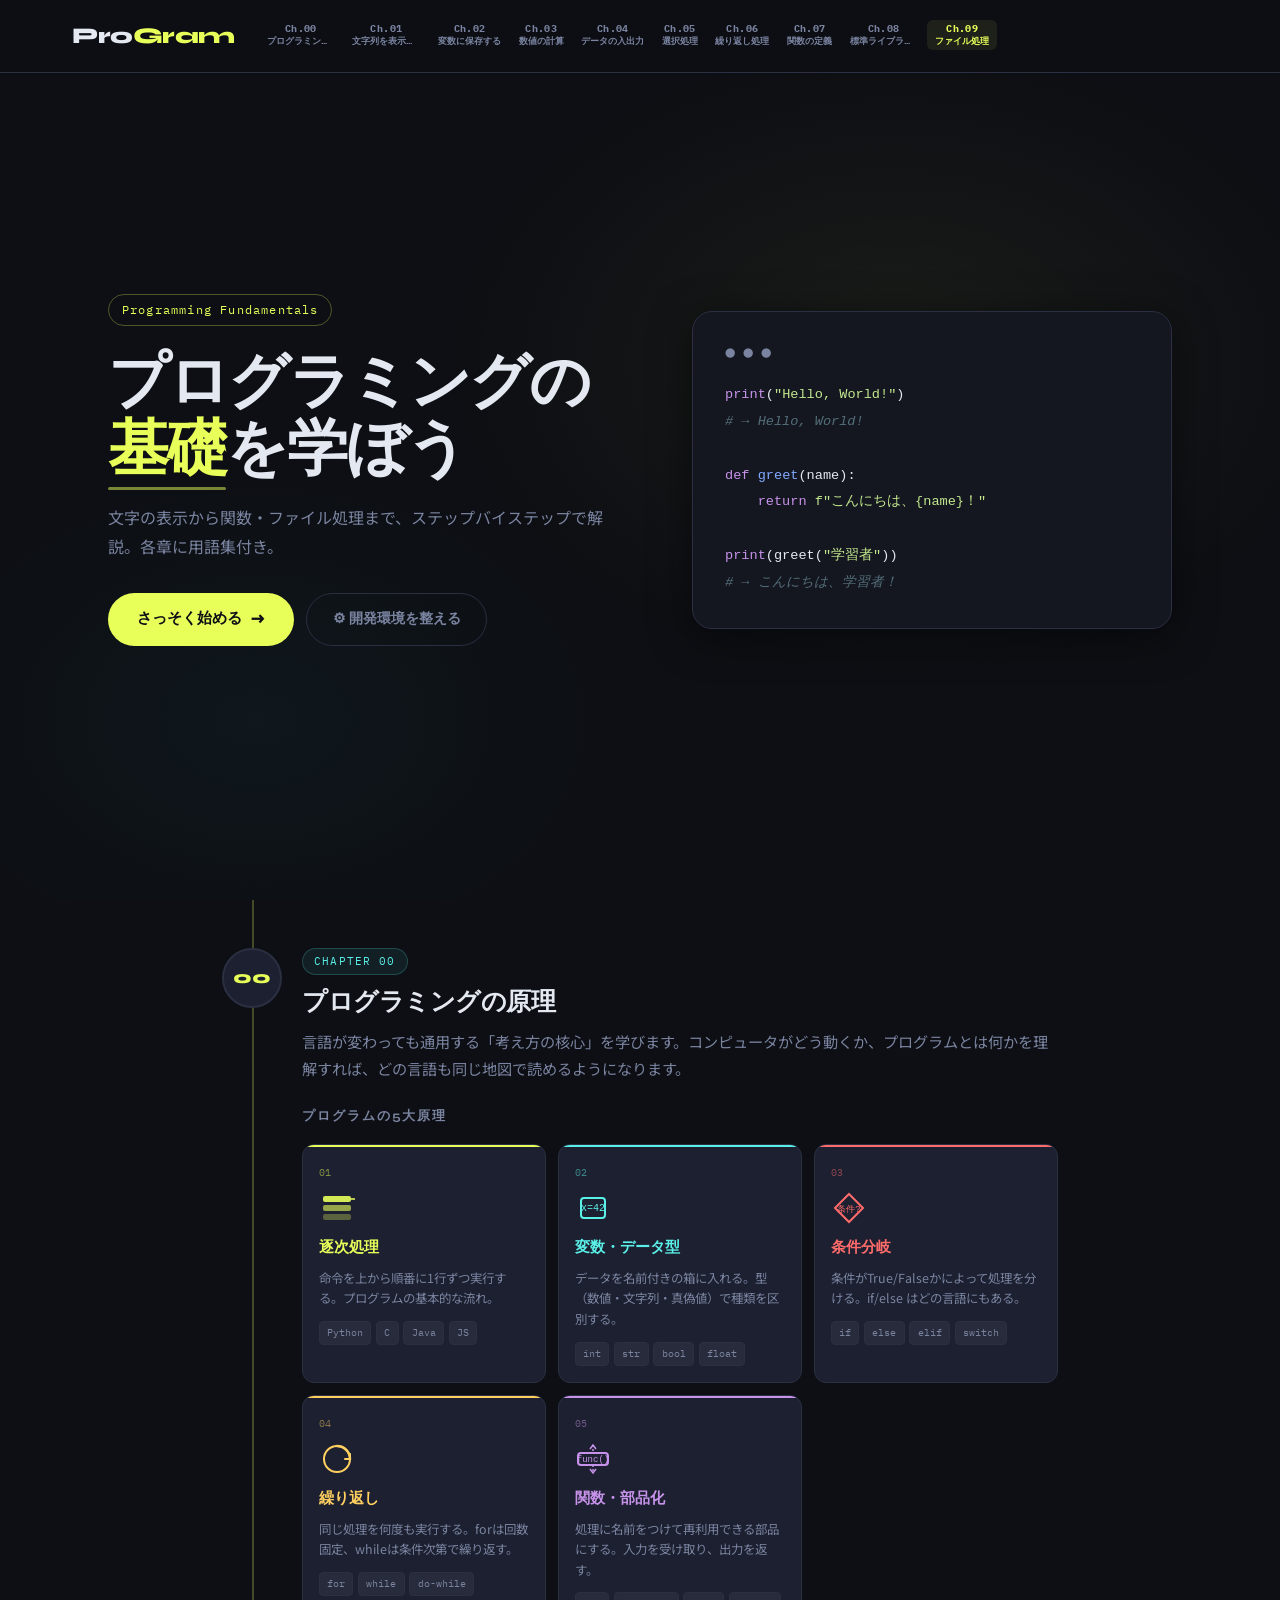
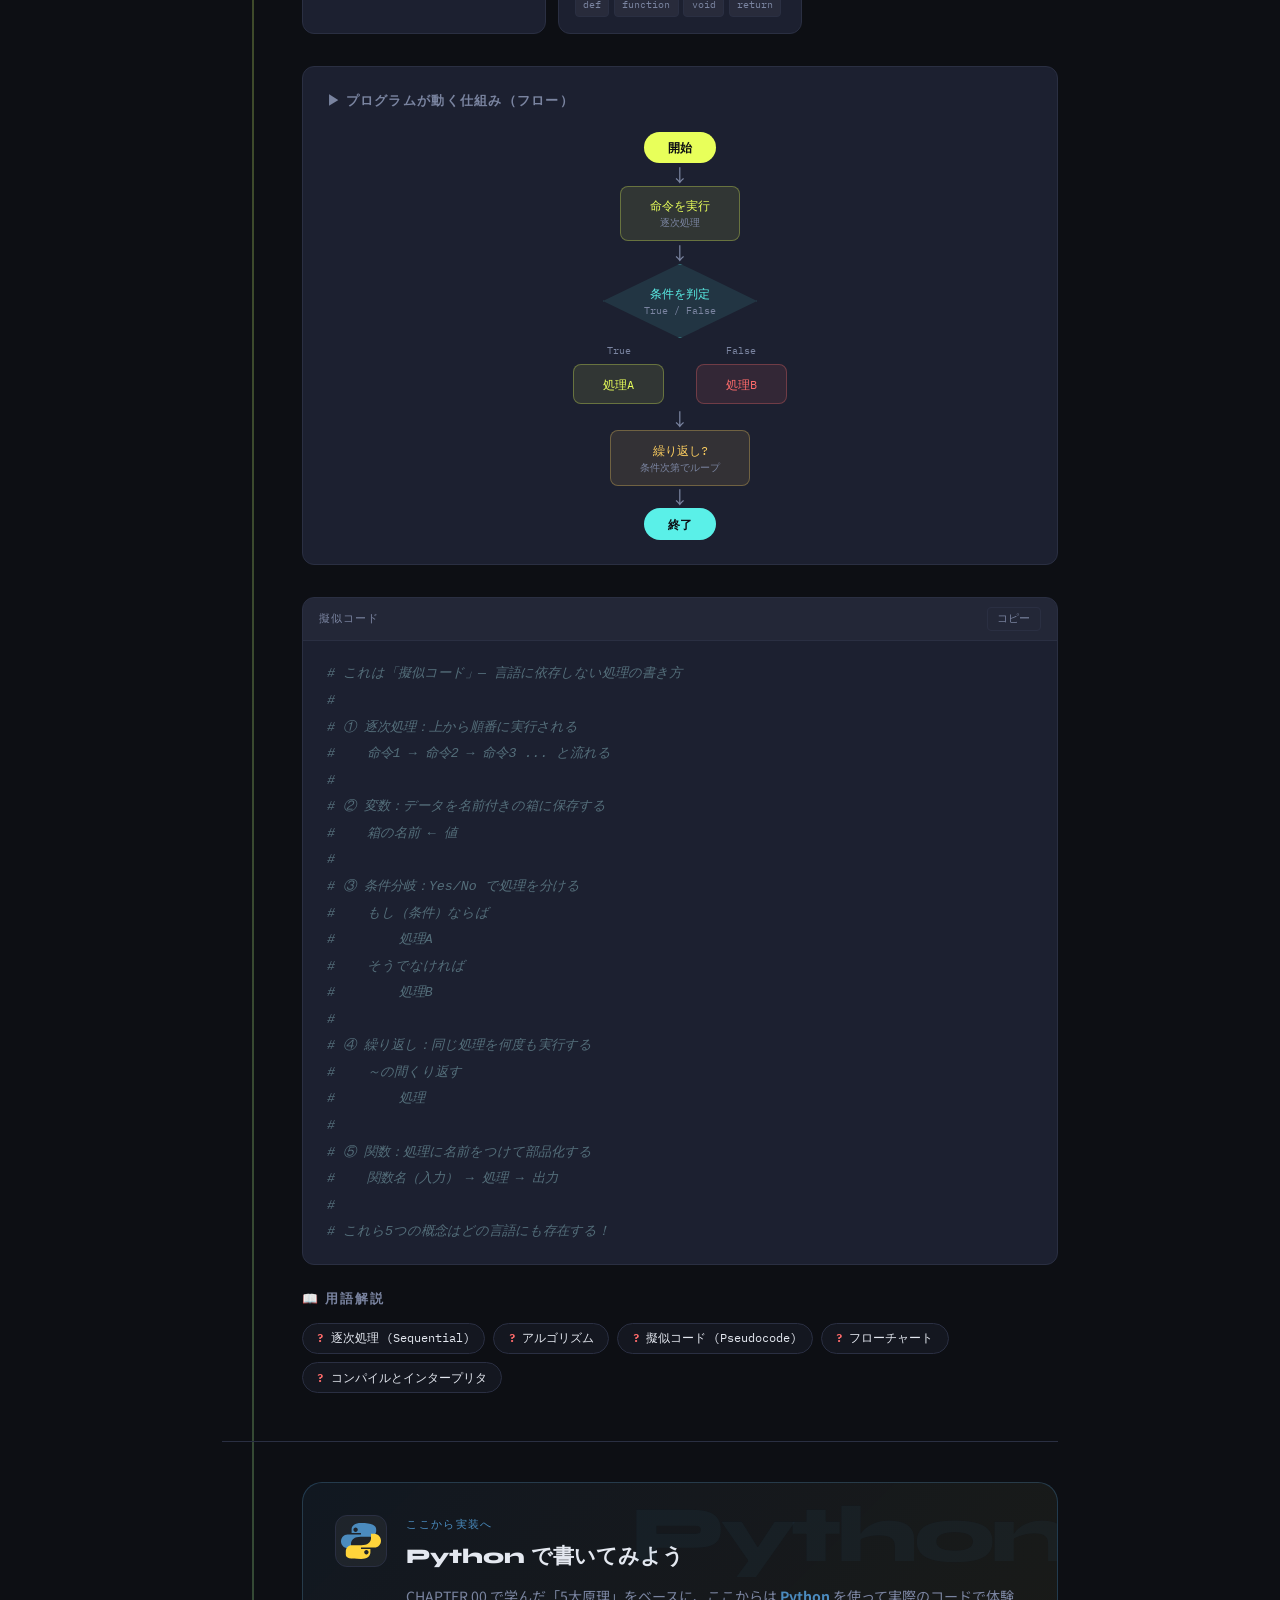
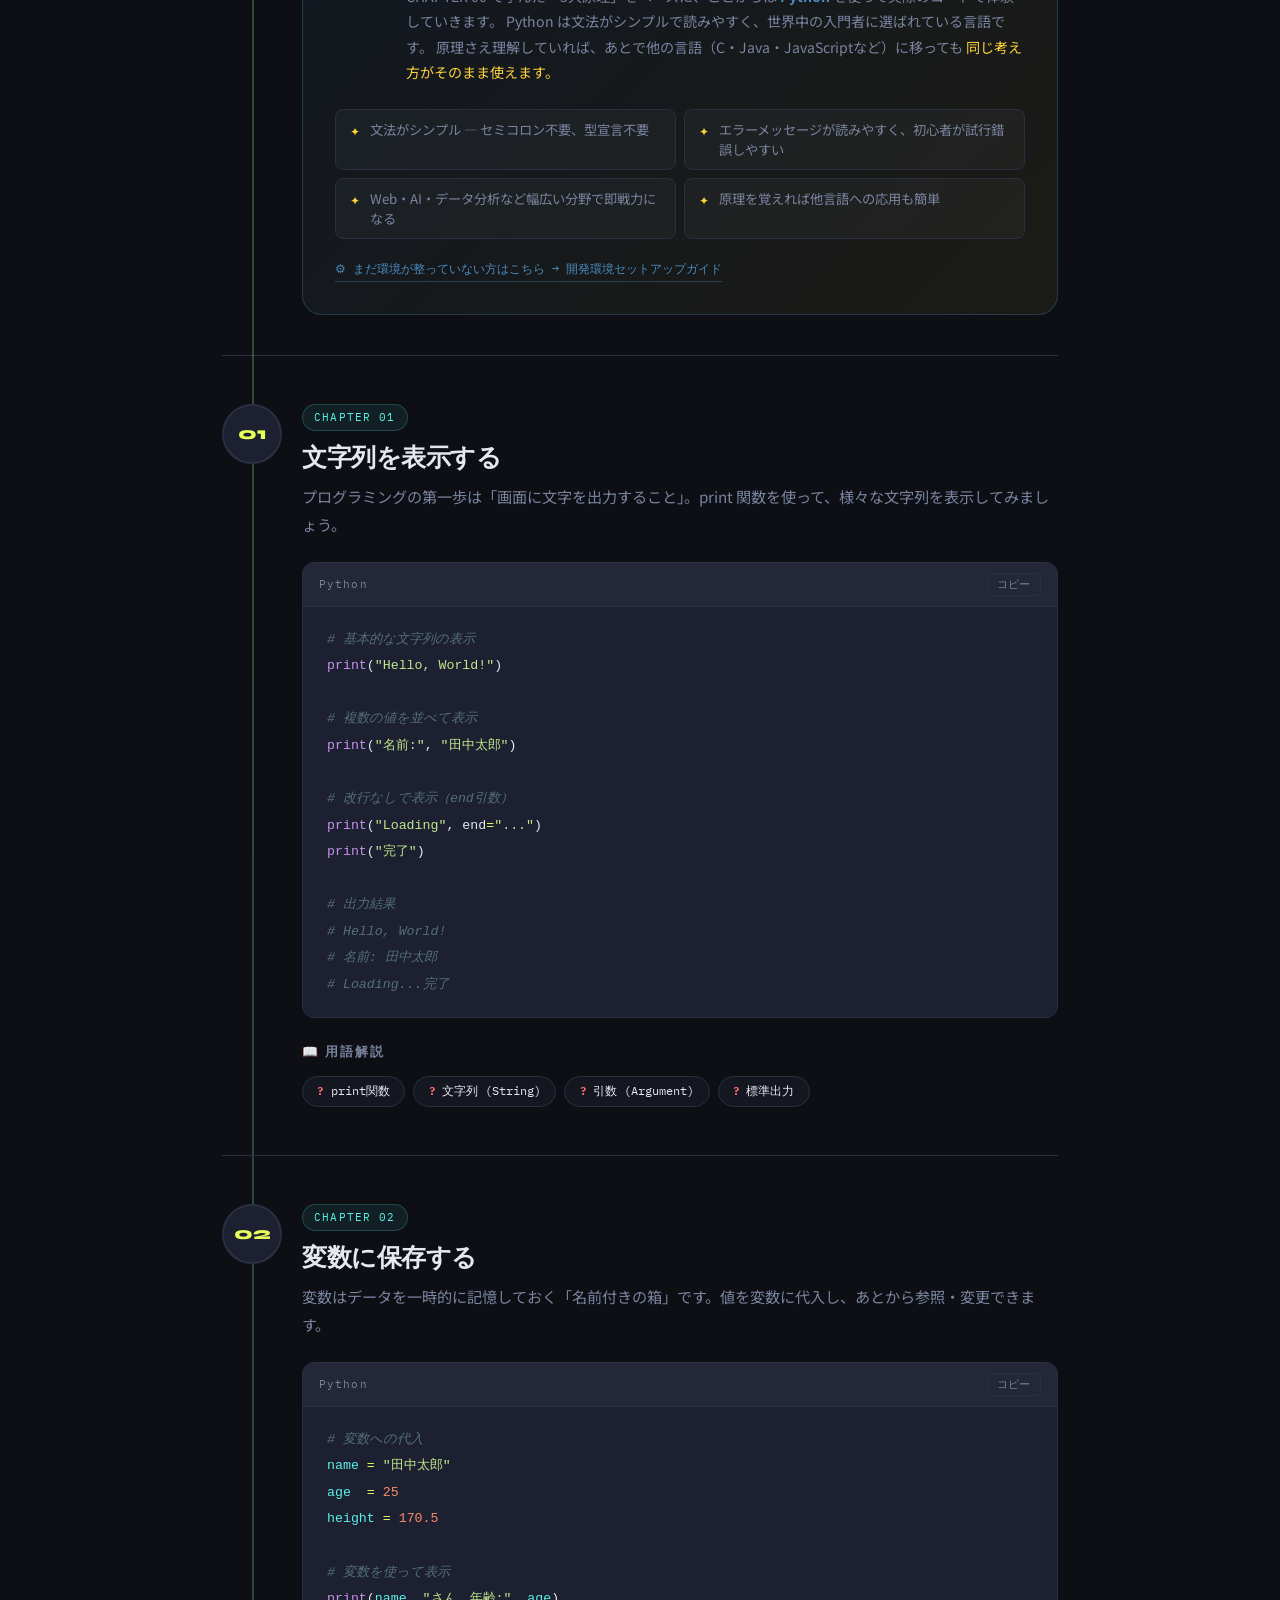
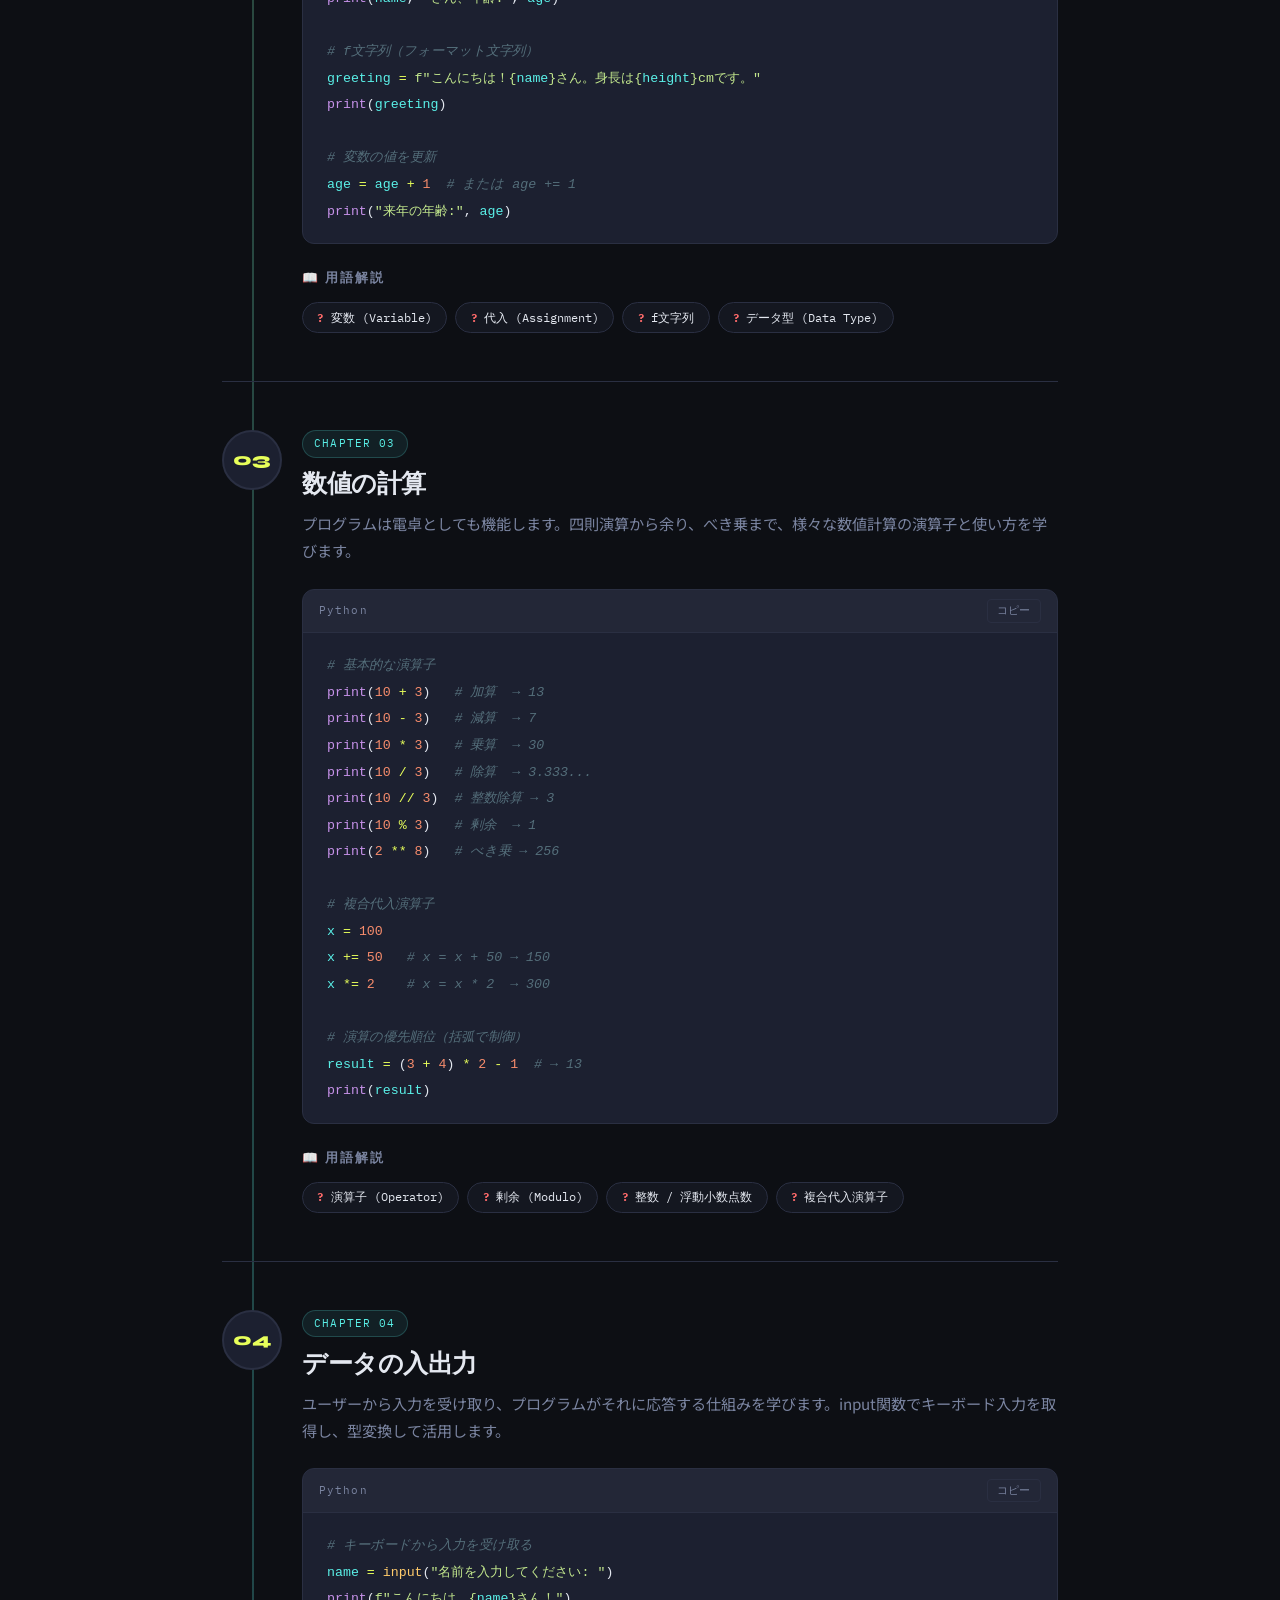
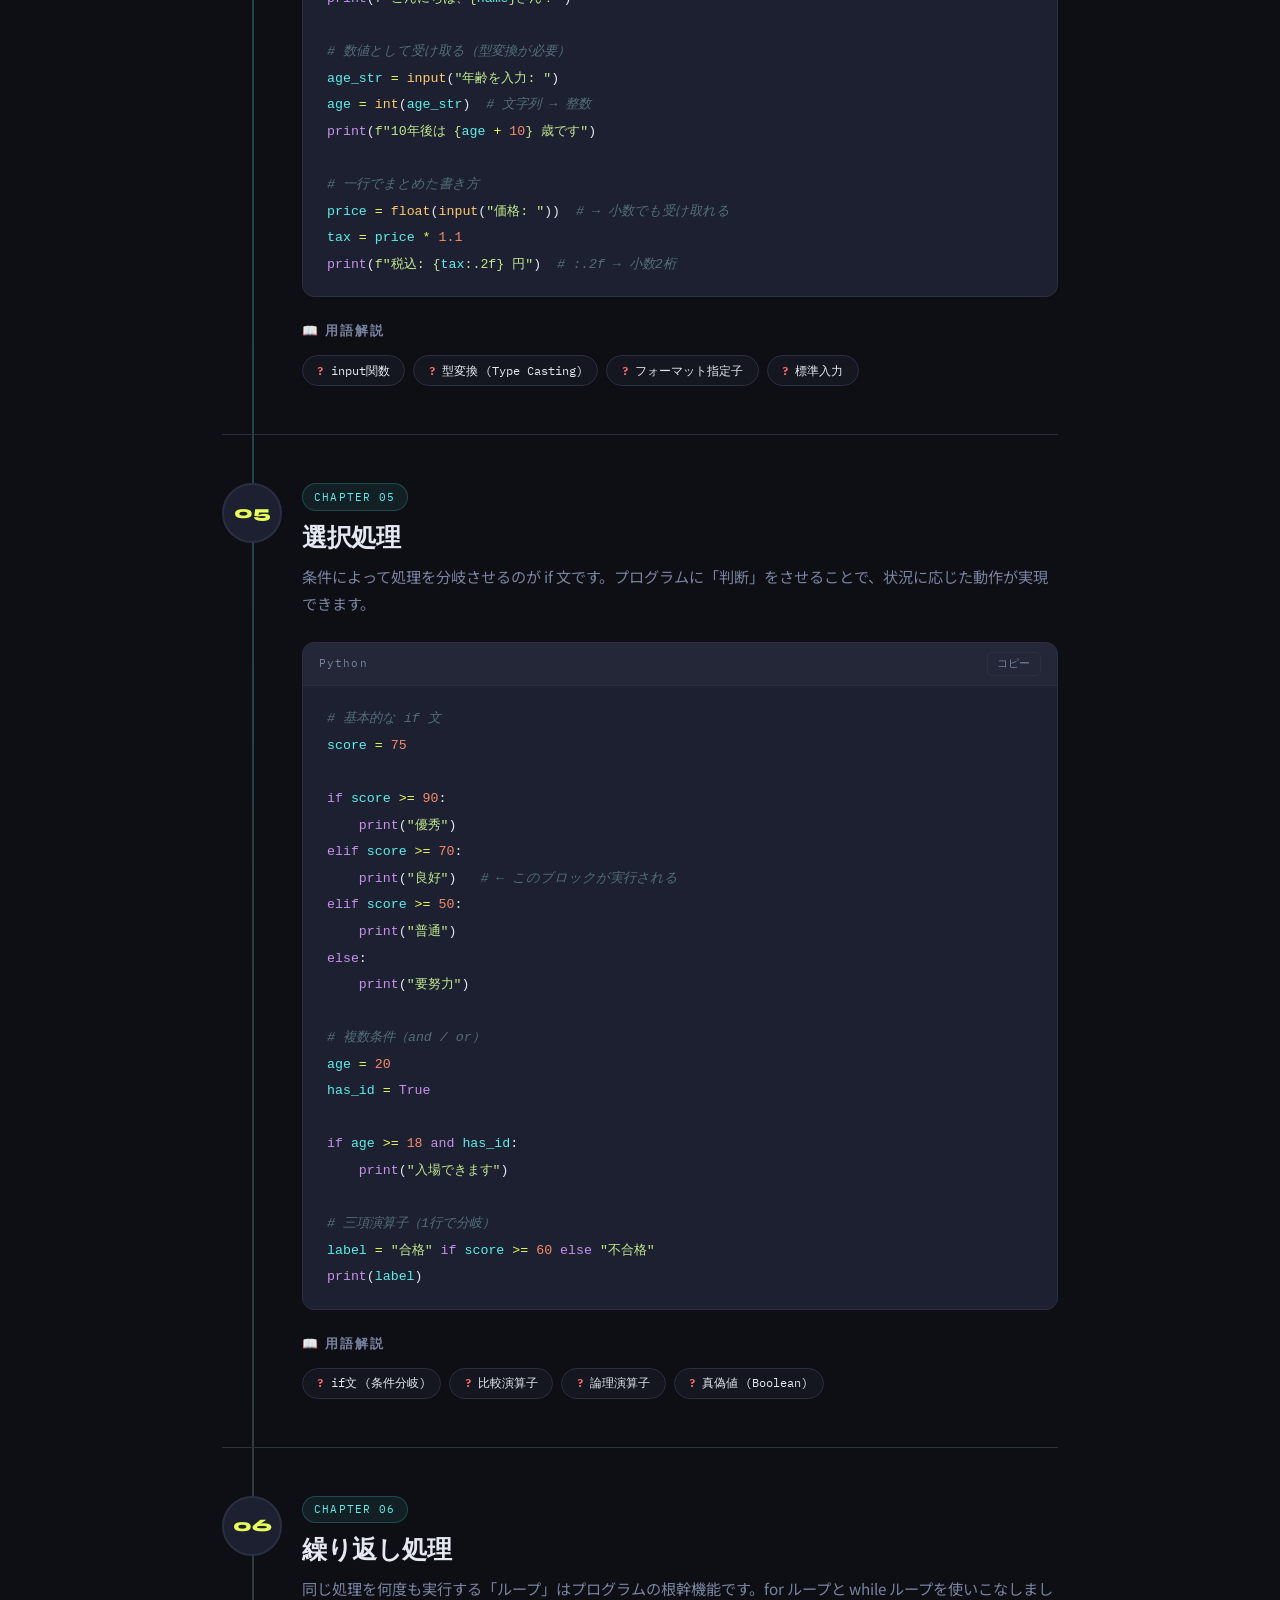
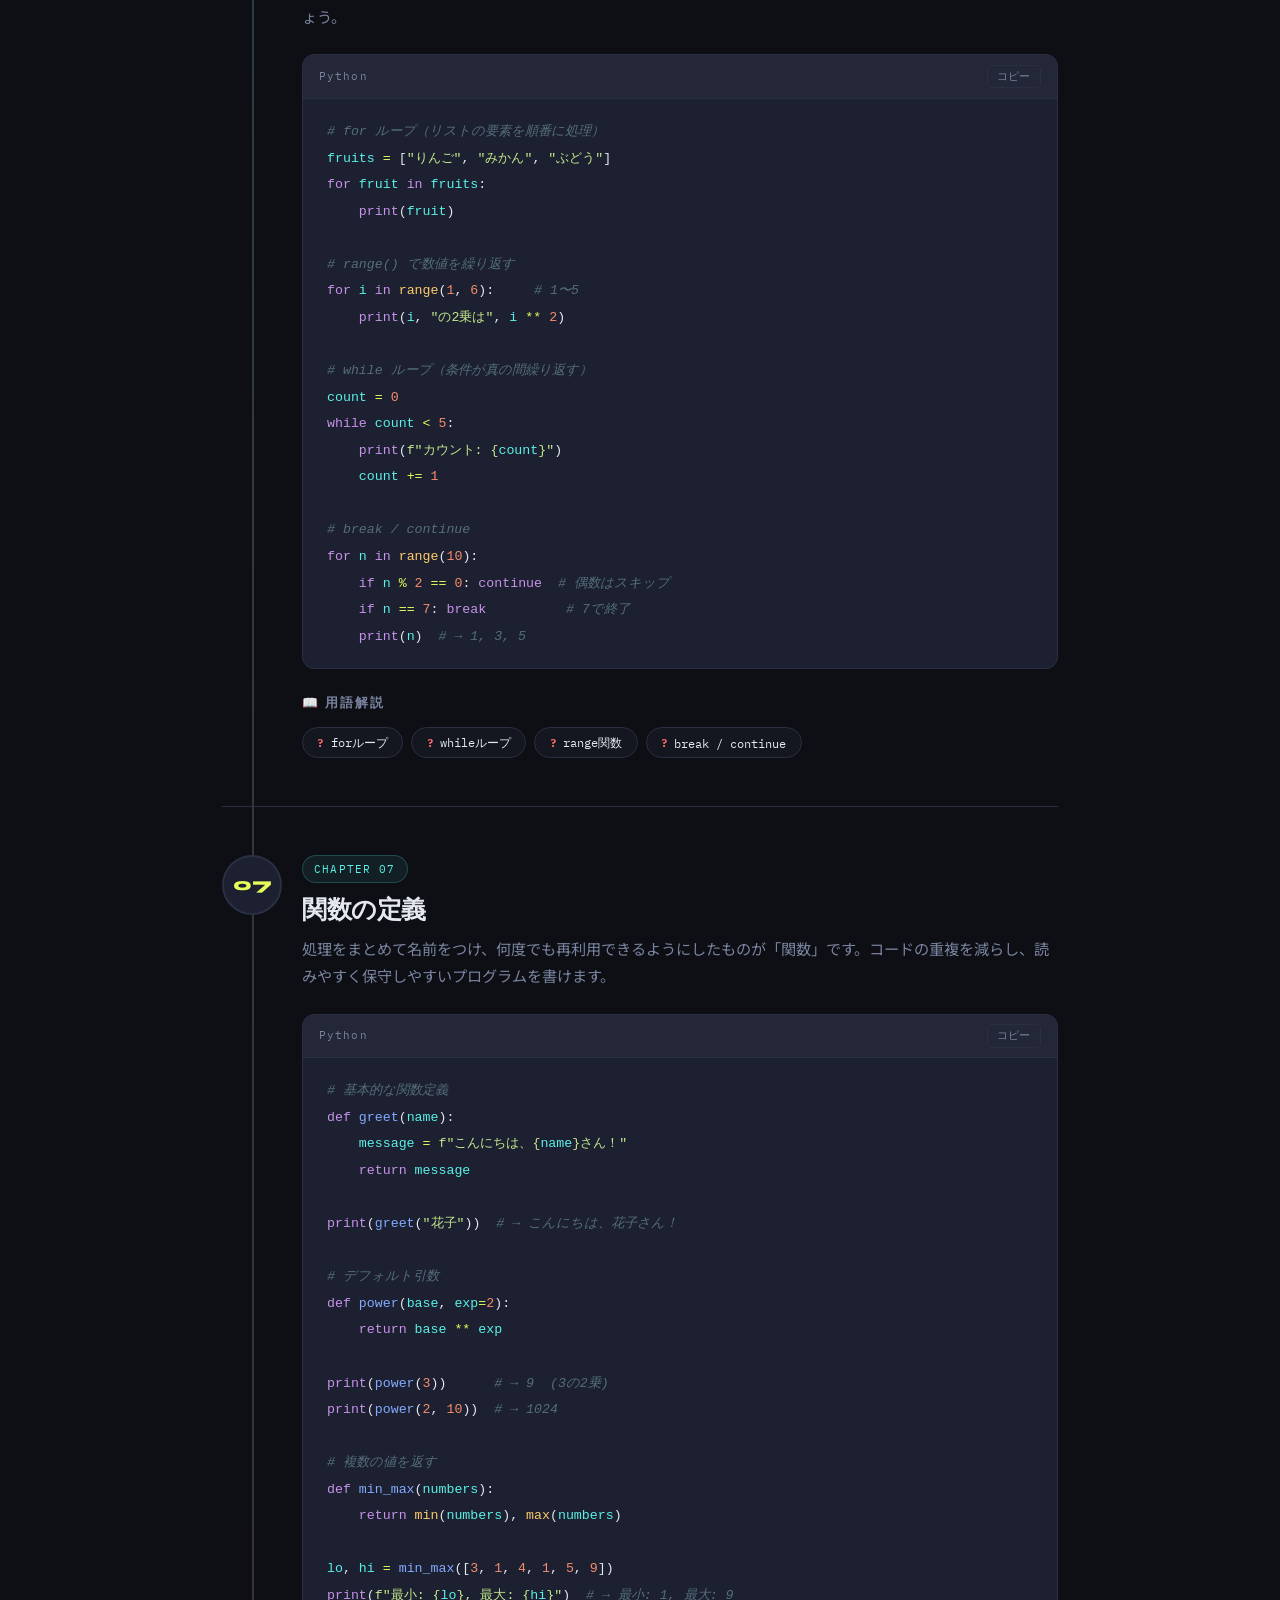
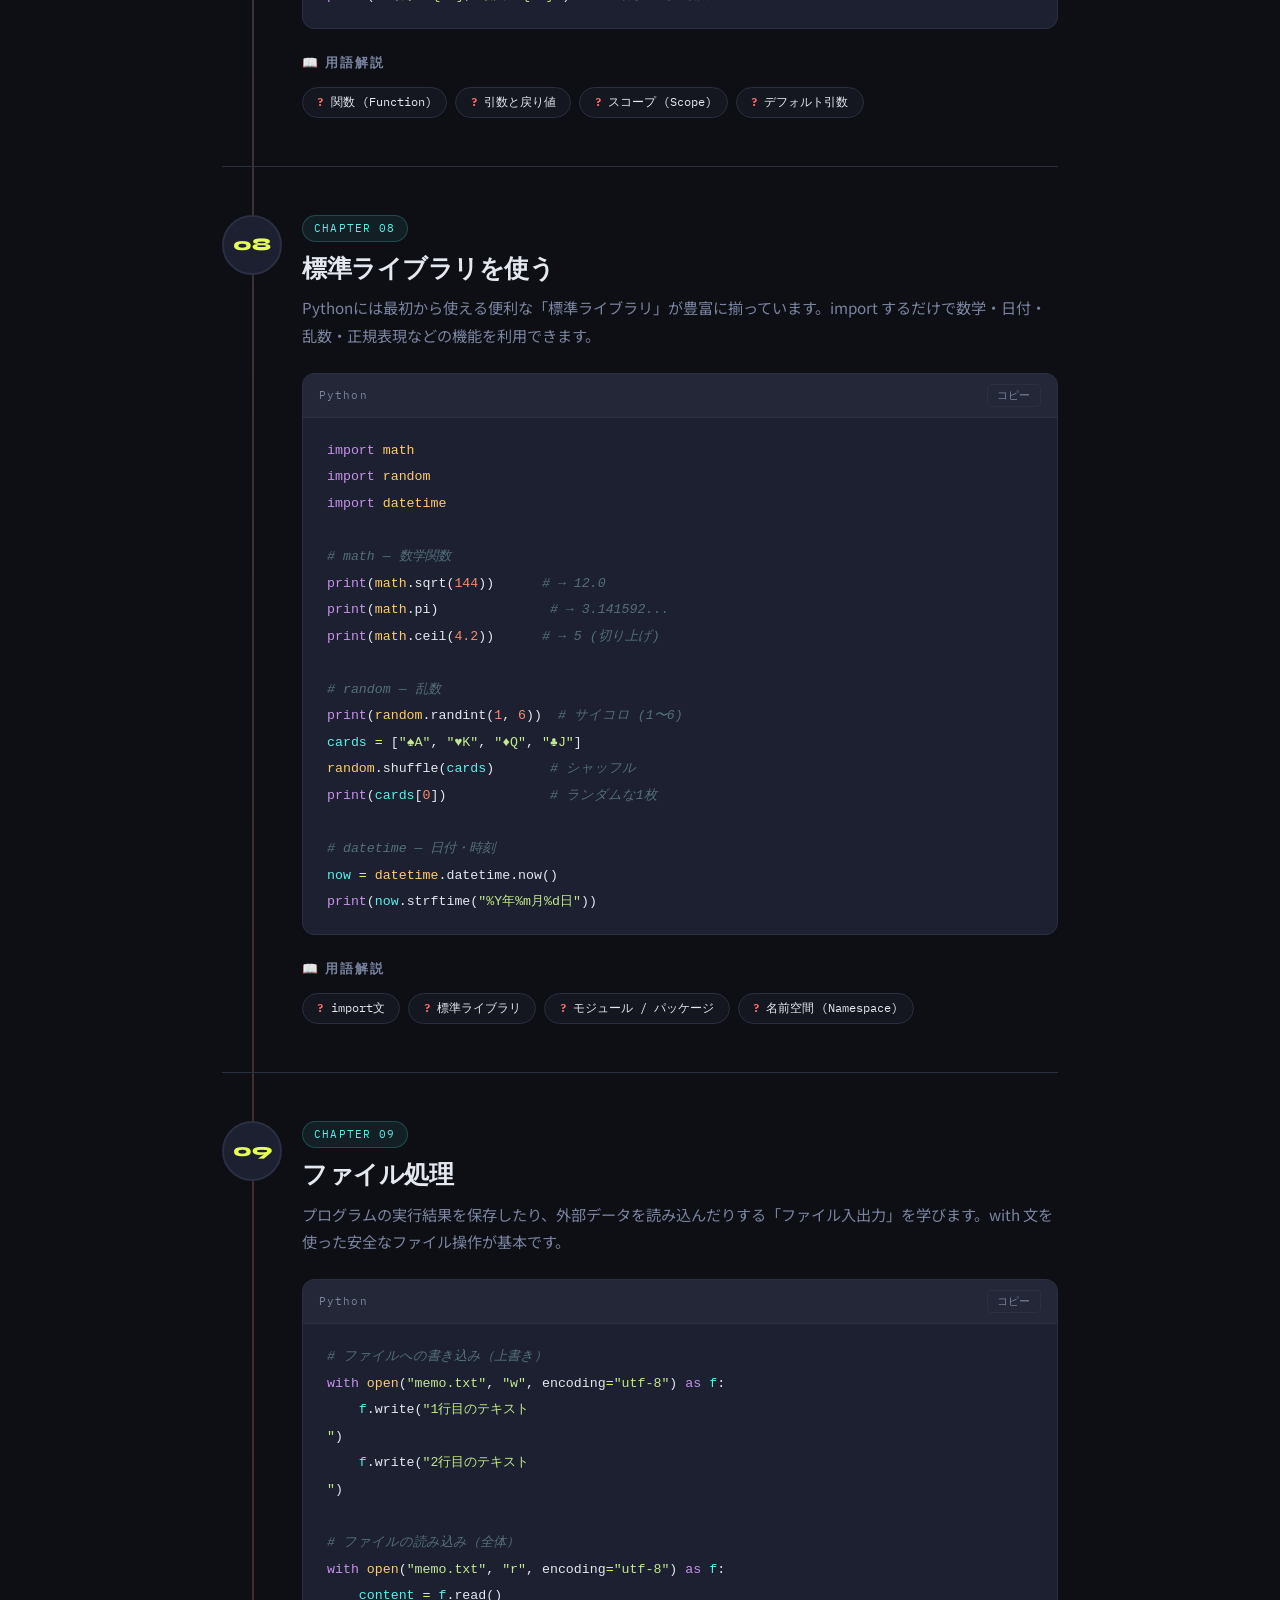
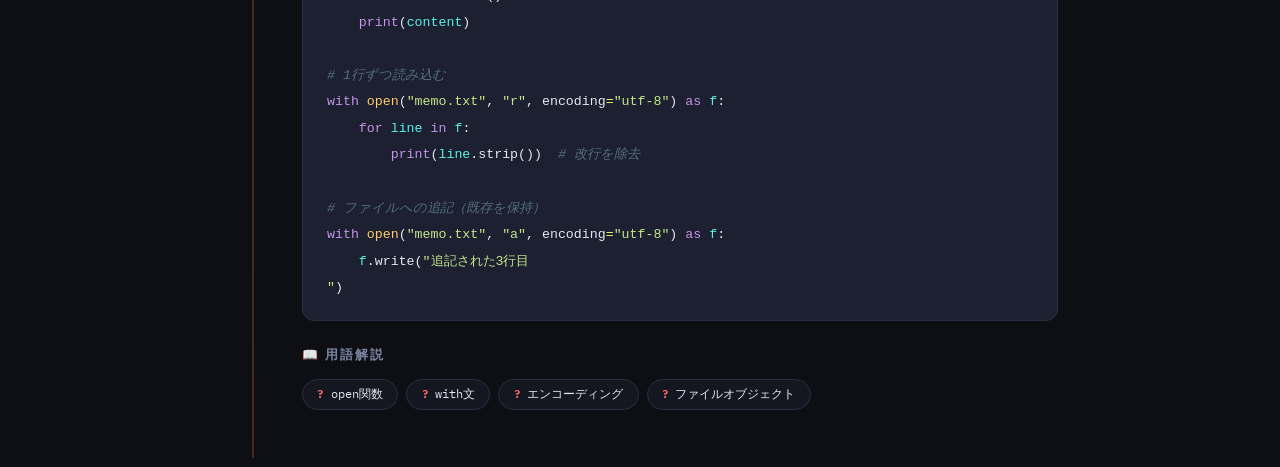
==== program.html @ 0e1cc7a9 "Add files via upload" ====
<!DOCTYPE html>
<html lang="ja">
<head>
  <meta charset="UTF-8">
  <meta name="viewport" content="width=device-width, initial-scale=1.0">
  <title>ProGram — プログラミング基礎ガイド</title>
  <link rel="stylesheet" href="style.css">
  <link rel="preconnect" href="https://fonts.googleapis.com">
  <link href="https://fonts.googleapis.com/css2?family=Syne:wght@400;700;800&family=IBM+Plex+Mono:wght@400;600&family=Noto+Sans+JP:wght@300;400;500;700&display=swap" rel="stylesheet">
</head>
<body>

  <!-- ヘッダー -->
  <header class="site-header">
    <div class="header-inner">
      <div class="logo">Pro<span class="accent">Gram</span></div>
      <nav class="main-nav">
        <ul id="nav-list"></ul>
      </nav>
      <button class="hamburger" id="hamburger" aria-label="メニュー">
        <span></span><span></span><span></span>
      </button>
    </div>
    <div class="progress-bar" id="progress-bar"></div>
  </header>

  <!-- モバイルドロワー -->
  <div class="drawer" id="drawer">
    <ul id="drawer-nav-list"></ul>
  </div>
  <div class="drawer-overlay" id="drawer-overlay"></div>

  <!-- ヒーロー -->
  <section class="hero">
    <div class="hero-bg"></div>
    <div class="hero-content">
      <div class="hero-label">Programming Fundamentals</div>
      <h1 class="hero-title">プログラミングの<br><em>基礎</em>を学ぼう</h1>
      <p class="hero-desc">文字の表示から関数・ファイル処理まで、ステップバイステップで解説。各章に用語集付き。</p>
      <div class="hero-actions">
        <a href="#chapter-1" class="btn-start">さっそく始める <span class="arrow">→</span></a>
        <a href="setup.html" class="btn-setup">⚙ 開発環境を整える</a>
      </div>
    </div>
    <div class="hero-code-preview">
<pre><code><span class="kw">print</span>(<span class="str">"Hello, World!"</span>)
<span class="cm"># → Hello, World!</span>

<span class="kw">def</span> <span class="fn">greet</span>(name):
    <span class="kw">return</span> <span class="str">f"こんにちは、{name}！"</span>

<span class="kw">print</span>(greet(<span class="str">"学習者"</span>))
<span class="cm"># → こんにちは、学習者！</span></code></pre>
    </div>
  </section>

  <!-- チャプター一覧 -->
  <main class="main-content">
    <div class="chapter-timeline" id="chapters-container"></div>
  </main>

  <!-- フッター -->
  <footer class="site-footer">
    <div class="footer-inner">
      <div class="footer-logo">Pro<span class="accent">Gram</span></div>
      <p class="footer-copy">プログラミング学習リファレンス</p>
    </div>
  </footer>

  <!-- 用語モーダル -->
  <div class="modal-overlay" id="modal-overlay">
    <div class="modal" id="modal">
      <button class="modal-close" id="modal-close">×</button>
      <div class="modal-tag">用語解説</div>
      <h3 class="modal-term" id="modal-term"></h3>
      <p class="modal-desc" id="modal-desc"></p>
      <div class="modal-example" id="modal-example"></div>
    </div>
  </div>

  <script src="script.js"></script>
</body>
</html>
---- style.css ----
/* ===========================
   ProGram — style.css
   =========================== */

/* --- リセット & 変数 --- */
*, *::before, *::after { box-sizing: border-box; margin: 0; padding: 0; }

:root {
  --bg:        #0d0f14;
  --bg2:       #141720;
  --bg3:       #1c2030;
  --line:      #2a2f42;
  --accent:    #e8ff5a;
  --accent2:   #5af0e8;
  --accent3:   #ff6b6b;
  --text:      #e4e8f0;
  --text-dim:  #7a84a0;
  --font-head: 'Syne', sans-serif;
  --font-body: 'Noto Sans JP', sans-serif;
  --font-code: 'IBM Plex Mono', monospace;
  --radius:    12px;
  --radius-lg: 20px;
  --shadow:    0 8px 40px rgba(0,0,0,.5);
}

html { scroll-behavior: smooth; }

body {
  background: var(--bg);
  color: var(--text);
  font-family: var(--font-body);
  font-weight: 400;
  line-height: 1.7;
  overflow-x: hidden;
}

/* --- スクロールバー --- */
::-webkit-scrollbar { width: 6px; }
::-webkit-scrollbar-track { background: var(--bg); }
::-webkit-scrollbar-thumb { background: var(--line); border-radius: 3px; }
::-webkit-scrollbar-thumb:hover { background: var(--accent); }

/* ===========================
   ヘッダー
   =========================== */
.site-header {
  position: fixed;
  top: 0; left: 0; right: 0;
  z-index: 100;
  background: rgba(13,15,20,.85);
  backdrop-filter: blur(16px);
  border-bottom: 1px solid var(--line);
}

.header-inner {
  max-width: 1200px;
  margin: 0 auto;
  padding: 0 2rem;
  height: 72px;
  display: flex;
  align-items: center;
  gap: 1.5rem;
}

.logo {
  font-family: var(--font-head);
  font-size: 1.4rem;
  font-weight: 800;
  letter-spacing: -.02em;
  white-space: nowrap;
}
.logo .accent { color: var(--accent); }

.main-nav { flex: 1; overflow: hidden; }
.main-nav ul {
  display: flex;
  gap: .1rem;
  list-style: none;
  flex-wrap: nowrap;
  overflow-x: auto;
  padding-bottom: 2px;
  scrollbar-width: none;
  -ms-overflow-style: none;
}
.main-nav ul::-webkit-scrollbar { display: none; }

.main-nav a {
  display: flex;
  flex-direction: column;
  align-items: center;
  padding: .2rem .5rem;
  border-radius: 6px;
  text-decoration: none;
  transition: color .2s, background .2s;
}
.main-nav a:hover,
.main-nav a.active { background: rgba(232,255,90,.08); }

.nav-num {
  font-family: var(--font-code);
  font-size: .62rem;
  font-weight: 700;
  color: var(--text-dim);
  letter-spacing: .04em;
  line-height: 1.3;
  transition: color .2s;
}
.nav-name {
  font-family: var(--font-head);
  font-size: .58rem;
  font-weight: 700;
  color: var(--text-dim);
  line-height: 1.2;
  transition: color .2s;
  max-width: 68px;
  overflow: hidden;
  text-overflow: ellipsis;
  white-space: nowrap;
}
.main-nav a:hover .nav-num,
.main-nav a:hover .nav-name,
.main-nav a.active .nav-num,
.main-nav a.active .nav-name { color: var(--accent); }

.hamburger {
  display: none;
  flex-direction: column;
  gap: 5px;
  background: none;
  border: none;
  cursor: pointer;
  padding: .4rem;
  margin-left: auto;
}
.hamburger span {
  display: block;
  width: 24px;
  height: 2px;
  background: var(--text);
  border-radius: 2px;
  transition: .3s;
}

.progress-bar {
  height: 2px;
  background: var(--accent);
  width: 0%;
  transition: width .1s;
  position: absolute;
  bottom: -1px; left: 0;
}

/* ドロワー */
.drawer {
  position: fixed;
  top: 64px; right: 0;
  width: 260px;
  height: calc(100vh - 64px);
  background: var(--bg2);
  border-left: 1px solid var(--line);
  z-index: 99;
  transform: translateX(100%);
  transition: transform .3s ease;
  overflow-y: auto;
  padding: 1rem;
}
.drawer.open { transform: translateX(0); }
.drawer ul { list-style: none; display: flex; flex-direction: column; gap: .25rem; }
.drawer a {
  display: block;
  padding: .6rem 1rem;
  font-size: .85rem;
  color: var(--text-dim);
  text-decoration: none;
  border-radius: 8px;
  transition: .2s;
}
.drawer a:hover { color: var(--accent); background: rgba(232,255,90,.08); }

.drawer-overlay {
  position: fixed;
  inset: 64px 0 0 0;
  background: rgba(0,0,0,.6);
  z-index: 98;
  opacity: 0;
  pointer-events: none;
  transition: opacity .3s;
}
.drawer-overlay.open { opacity: 1; pointer-events: auto; }

/* ===========================
   ヒーロー
   =========================== */
.hero {
  min-height: 100vh;
  padding: 120px 2rem 80px;
  display: flex;
  align-items: center;
  justify-content: center;
  gap: 4rem;
  max-width: 1200px;
  margin: 0 auto;
  flex-wrap: wrap;
  position: relative;
}

.hero-bg {
  position: fixed;
  inset: 0;
  background: radial-gradient(ellipse 60% 60% at 70% 40%, rgba(232,255,90,.06) 0%, transparent 60%),
              radial-gradient(ellipse 50% 50% at 20% 80%, rgba(90,240,232,.04) 0%, transparent 60%);
  pointer-events: none;
  z-index: 0;
}

.hero-content {
  flex: 1 1 380px;
  max-width: 520px;
  position: relative;
  z-index: 1;
}

.hero-label {
  display: inline-block;
  font-family: var(--font-code);
  font-size: .75rem;
  color: var(--accent);
  border: 1px solid rgba(232,255,90,.3);
  padding: .3rem .8rem;
  border-radius: 100px;
  margin-bottom: 1.5rem;
  letter-spacing: .1em;
}

.hero-title {
  font-family: var(--font-head);
  font-size: clamp(2.4rem, 5vw, 3.8rem);
  font-weight: 800;
  line-height: 1.1;
  letter-spacing: -.03em;
  margin-bottom: 1.2rem;
}
.hero-title em {
  font-style: normal;
  color: var(--accent);
  position: relative;
}
.hero-title em::after {
  content: '';
  position: absolute;
  left: 0; bottom: -4px;
  width: 100%; height: 3px;
  background: var(--accent);
  border-radius: 2px;
  opacity: .5;
}

.hero-desc {
  font-size: 1rem;
  color: var(--text-dim);
  margin-bottom: 2rem;
  line-height: 1.8;
}

.btn-start {
  display: inline-flex;
  align-items: center;
  gap: .6rem;
  background: var(--accent);
  color: #0d0f14;
  font-family: var(--font-head);
  font-weight: 800;
  font-size: .95rem;
  padding: .85rem 1.8rem;
  border-radius: 100px;
  text-decoration: none;
  transition: transform .2s, box-shadow .2s;
}
.btn-start:hover {
  transform: translateY(-2px);
  box-shadow: 0 12px 32px rgba(232,255,90,.35);
}
.btn-start .arrow { transition: transform .2s; }
.btn-start:hover .arrow { transform: translateX(4px); }

.hero-code-preview {
  flex: 1 1 320px;
  max-width: 480px;
  background: var(--bg2);
  border: 1px solid var(--line);
  border-radius: var(--radius-lg);
  padding: 2rem;
  position: relative;
  z-index: 1;
  box-shadow: var(--shadow);
}
.hero-code-preview::before {
  content: '● ● ●';
  display: block;
  color: var(--text-dim);
  font-size: .65rem;
  letter-spacing: .3em;
  margin-bottom: 1.2rem;
}

.hero-code-preview pre {
  font-family: var(--font-code);
  font-size: .85rem;
  line-height: 1.9;
  overflow-x: auto;
}

/* ===========================
   メインコンテンツ
   =========================== */
.main-content {
  max-width: 900px;
  margin: 0 auto;
  padding: 0 2rem 6rem;
  position: relative;
  z-index: 1;
}

/* タイムライン */
.chapter-timeline {
  position: relative;
  display: flex;
  flex-direction: column;
  gap: 0;
}
.chapter-timeline::before {
  content: '';
  position: absolute;
  left: 30px;
  top: 0; bottom: 0;
  width: 2px;
  background: linear-gradient(to bottom, var(--accent) 0%, var(--accent2) 50%, var(--accent3) 100%);
  opacity: .25;
}

/* --- チャプターカード --- */
.chapter {
  position: relative;
  padding: 3rem 0 3rem 80px;
  border-bottom: 1px solid var(--line);
  opacity: 0;
  transform: translateY(30px);
  transition: opacity .6s ease, transform .6s ease;
}
.chapter.visible { opacity: 1; transform: translateY(0); }
.chapter:last-child { border-bottom: none; }

/* ナンバーバッジ */
.chapter-badge {
  position: absolute;
  left: 0;
  top: 3rem;
  width: 60px;
  height: 60px;
  border-radius: 50%;
  background: var(--bg3);
  border: 2px solid var(--line);
  display: flex;
  align-items: center;
  justify-content: center;
  font-family: var(--font-head);
  font-weight: 800;
  font-size: 1.1rem;
  color: var(--accent);
  transition: border-color .3s, box-shadow .3s;
  z-index: 2;
}
.chapter:hover .chapter-badge {
  border-color: var(--accent);
  box-shadow: 0 0 20px rgba(232,255,90,.2);
}

.chapter-meta {
  display: flex;
  align-items: center;
  gap: .75rem;
  margin-bottom: .8rem;
}
.chapter-tag {
  font-family: var(--font-code);
  font-size: .7rem;
  letter-spacing: .1em;
  color: var(--accent2);
  background: rgba(90,240,232,.08);
  border: 1px solid rgba(90,240,232,.2);
  padding: .2rem .7rem;
  border-radius: 100px;
}

.chapter-title {
  font-family: var(--font-head);
  font-size: 1.55rem;
  font-weight: 800;
  letter-spacing: -.02em;
  margin-bottom: .6rem;
  line-height: 1.2;
}

.chapter-intro {
  font-size: .95rem;
  color: var(--text-dim);
  margin-bottom: 1.5rem;
  line-height: 1.8;
}

/* コードブロック */
.code-block {
  background: var(--bg3);
  border: 1px solid var(--line);
  border-radius: var(--radius);
  overflow: hidden;
  margin-bottom: 1.5rem;
}

.code-header {
  display: flex;
  align-items: center;
  justify-content: space-between;
  padding: .6rem 1rem;
  background: rgba(255,255,255,.03);
  border-bottom: 1px solid var(--line);
}

.code-lang {
  font-family: var(--font-code);
  font-size: .7rem;
  letter-spacing: .1em;
  color: var(--text-dim);
}

.copy-btn {
  font-family: var(--font-code);
  font-size: .7rem;
  color: var(--text-dim);
  background: none;
  border: 1px solid var(--line);
  padding: .2rem .6rem;
  border-radius: 4px;
  cursor: pointer;
  transition: .2s;
}
.copy-btn:hover { color: var(--accent); border-color: var(--accent); }
.copy-btn.copied { color: var(--accent2); border-color: var(--accent2); }

.code-block pre {
  padding: 1.2rem 1.5rem;
  font-family: var(--font-code);
  font-size: .83rem;
  line-height: 1.85;
  overflow-x: auto;
  tab-size: 2;
}

/* --- 用語集セクション --- */
.terms-section {
  margin-top: 1.2rem;
}

.terms-title {
  font-family: var(--font-head);
  font-size: .8rem;
  font-weight: 700;
  letter-spacing: .15em;
  color: var(--text-dim);
  text-transform: uppercase;
  margin-bottom: .75rem;
}

.terms-grid {
  display: flex;
  flex-wrap: wrap;
  gap: .5rem;
}

.term-pill {
  display: inline-flex;
  align-items: center;
  gap: .4rem;
  font-family: var(--font-code);
  font-size: .78rem;
  color: var(--text);
  background: var(--bg2);
  border: 1px solid var(--line);
  padding: .35rem .9rem;
  border-radius: 100px;
  cursor: pointer;
  transition: border-color .2s, color .2s, background .2s, transform .15s;
  user-select: none;
}
.term-pill::before { content: '?'; font-size: .7rem; color: var(--accent3); font-weight: 700; }
.term-pill:hover {
  border-color: var(--accent3);
  color: var(--accent3);
  background: rgba(255,107,107,.06);
  transform: translateY(-1px);
}

/* コードシンタックスカラー */
.kw  { color: #c792ea; }
.fn  { color: #82aaff; }
.str { color: #c3e88d; }
.cm  { color: #546e7a; font-style: italic; }
.num { color: #f78c6c; }
.op  { color: var(--accent); }
.var { color: var(--accent2); }
.bi  { color: #ffcb6b; }


/* ===========================
   0章 プログラミング原理ビジュアル
   =========================== */
.principle-visual { margin-bottom: 2rem; }

.pv-title {
  font-family: var(--font-head);
  font-size: .8rem; font-weight: 700;
  letter-spacing: .15em; color: var(--text-dim);
  text-transform: uppercase; margin-bottom: 1rem;
}

.pv-grid {
  display: grid;
  grid-template-columns: repeat(auto-fill, minmax(185px, 1fr));
  gap: .75rem; margin-bottom: 2rem;
}

.pv-card {
  background: var(--bg3); border: 1px solid var(--line);
  border-radius: var(--radius); padding: 1.2rem 1rem 1rem;
  transition: border-color .25s, transform .2s, box-shadow .25s;
  position: relative; overflow: hidden;
}
.pv-card::before {
  content: ""; position: absolute;
  top: 0; left: 0; right: 0; height: 2px; border-radius: 2px 2px 0 0;
}
.pv-card[data-color="accent"]::before  { background: var(--accent); }
.pv-card[data-color="accent2"]::before { background: var(--accent2); }
.pv-card[data-color="accent3"]::before { background: var(--accent3); }
.pv-card[data-color="yellow"]::before  { background: #ffd060; }
.pv-card[data-color="purple"]::before  { background: #c792ea; }
.pv-card[data-color="accent"]  { color: var(--accent); }
.pv-card[data-color="accent2"] { color: var(--accent2); }
.pv-card[data-color="accent3"] { color: var(--accent3); }
.pv-card[data-color="yellow"]  { color: #ffd060; }
.pv-card[data-color="purple"]  { color: #c792ea; }
.pv-card:hover { transform: translateY(-3px); box-shadow: 0 8px 24px rgba(0,0,0,.4); }
.pv-card[data-color="accent"]:hover   { border-color: var(--accent); }
.pv-card[data-color="accent2"]:hover  { border-color: var(--accent2); }
.pv-card[data-color="accent3"]:hover  { border-color: var(--accent3); }
.pv-card[data-color="yellow"]:hover   { border-color: #ffd060; }
.pv-card[data-color="purple"]:hover   { border-color: #c792ea; }

.pv-num { font-family: var(--font-code); font-size: .65rem; opacity: .5; margin-bottom: .5rem; }
.pv-icon { margin-bottom: .6rem; }
.pv-icon svg { display: block; }
.pv-name { font-family: var(--font-head); font-size: .95rem; font-weight: 700; margin-bottom: .4rem; }
.pv-desc { font-size: .78rem; color: var(--text-dim); line-height: 1.65; margin-bottom: .75rem; }
.pv-langs { display: flex; flex-wrap: wrap; gap: .3rem; }
.pv-langs span {
  font-family: var(--font-code); font-size: .65rem;
  background: rgba(255,255,255,.05); border: 1px solid var(--line);
  border-radius: 4px; padding: .15rem .45rem; color: var(--text-dim);
}

.pv-flow { background: var(--bg3); border: 1px solid var(--line); border-radius: var(--radius); padding: 1.5rem; }
.pv-flow-title { font-family: var(--font-head); font-size: .8rem; font-weight: 700; color: var(--text-dim); letter-spacing: .1em; margin-bottom: 1.2rem; }
.pv-flow-diagram { display: flex; flex-direction: column; align-items: center; gap: 0; }

.pf-node { padding: .6rem 1.8rem; border-radius: 8px; font-family: var(--font-code); font-size: .78rem; text-align: center; line-height: 1.5; }
.pf-node small { font-size: .65rem; color: var(--text-dim); display: block; }
.pf-start, .pf-end { background: var(--accent); color: #0d0f14; font-weight: 700; border-radius: 100px; padding: .4rem 1.5rem; }
.pf-end { background: var(--accent2); }
.pf-seq  { background: rgba(232,255,90,.1);  border: 1px solid rgba(232,255,90,.3);  color: var(--accent); }
.pf-branch { background: rgba(90,240,232,.1); border: 1px solid rgba(90,240,232,.3); color: var(--accent2); clip-path: polygon(50% 0%,100% 50%,50% 100%,0% 50%); padding: 1.2rem 2.5rem; }
.pf-loop { background: rgba(255,208,96,.1); border: 1px solid rgba(255,208,96,.3); color: #ffd060; }
.pf-yes  { background: rgba(232,255,90,.1);  border: 1px solid rgba(232,255,90,.3);  color: var(--accent); }
.pf-no   { background: rgba(255,107,107,.1); border: 1px solid rgba(255,107,107,.3); color: var(--accent3); }
.pf-arrow { font-size: 1.1rem; color: var(--text-dim); line-height: 1; padding: .15rem 0; }
.pf-branch-row { display: flex; gap: 2rem; margin: .25rem 0; }
.pf-branch-col { display: flex; flex-direction: column; align-items: center; gap: .25rem; }
.pf-label { font-family: var(--font-code); font-size: .65rem; color: var(--text-dim); }

/* ===========================
   モーダル
   =========================== */
.modal-overlay {
  position: fixed;
  inset: 0;
  background: rgba(0,0,0,.75);
  z-index: 200;
  display: flex;
  align-items: center;
  justify-content: center;
  padding: 1.5rem;
  opacity: 0;
  pointer-events: none;
  transition: opacity .25s;
  backdrop-filter: blur(8px);
}
.modal-overlay.open { opacity: 1; pointer-events: auto; }

.modal {
  background: var(--bg2);
  border: 1px solid var(--accent3);
  border-radius: var(--radius-lg);
  padding: 2rem 2rem 1.8rem;
  max-width: 480px;
  width: 100%;
  position: relative;
  transform: scale(.92) translateY(20px);
  transition: transform .3s cubic-bezier(.34,1.56,.64,1);
  box-shadow: 0 0 60px rgba(255,107,107,.15);
}
.modal-overlay.open .modal { transform: scale(1) translateY(0); }

.modal-close {
  position: absolute;
  top: 1rem; right: 1rem;
  background: none;
  border: 1px solid var(--line);
  color: var(--text-dim);
  width: 28px; height: 28px;
  border-radius: 50%;
  font-size: 1rem;
  cursor: pointer;
  transition: .2s;
  display: flex; align-items: center; justify-content: center;
}
.modal-close:hover { border-color: var(--accent3); color: var(--accent3); }

.modal-tag {
  font-family: var(--font-code);
  font-size: .7rem;
  letter-spacing: .12em;
  color: var(--accent3);
  margin-bottom: .6rem;
  text-transform: uppercase;
}

.modal-term {
  font-family: var(--font-head);
  font-size: 1.5rem;
  font-weight: 800;
  margin-bottom: .8rem;
  color: var(--text);
}

.modal-desc {
  font-size: .93rem;
  color: var(--text-dim);
  line-height: 1.8;
  margin-bottom: 1.2rem;
}

.modal-example {
  background: var(--bg3);
  border-radius: var(--radius);
  padding: 1rem 1.2rem;
  font-family: var(--font-code);
  font-size: .8rem;
  line-height: 1.8;
  color: var(--text);
  border: 1px solid var(--line);
  white-space: pre-wrap;
  display: none;
}
.modal-example.visible { display: block; }

/* ===========================
   フッター
   =========================== */
.site-footer {
  border-top: 1px solid var(--line);
  background: var(--bg2);
}
.footer-inner {
  max-width: 1200px;
  margin: 0 auto;
  padding: 2rem;
  display: flex;
  align-items: center;
  gap: 1.5rem;
}
.footer-logo {
  font-family: var(--font-head);
  font-weight: 800;
  font-size: 1.1rem;
}
.footer-copy {
  font-size: .8rem;
  color: var(--text-dim);
}

/* ===========================
   レスポンシブ
   =========================== */
@media (max-width: 768px) {
  .main-nav { display: none; }
  .hamburger { display: flex; }

  .hero {
    flex-direction: column;
    padding-top: 100px;
    gap: 2.5rem;
  }
  .hero-code-preview { display: none; }
  .chapter-timeline::before { left: 20px; }
  .chapter { padding-left: 56px; }
  .chapter-badge { width: 42px; height: 42px; font-size: .9rem; }
  .chapter-title { font-size: 1.25rem; }
}

/* アニメーション delay */
.chapter:nth-child(1)  { transition-delay: .05s; }
.chapter:nth-child(2)  { transition-delay: .1s; }
.chapter:nth-child(3)  { transition-delay: .15s; }
.chapter:nth-child(4)  { transition-delay: .2s; }
.chapter:nth-child(5)  { transition-delay: .05s; }
.chapter:nth-child(6)  { transition-delay: .1s; }
.chapter:nth-child(7)  { transition-delay: .15s; }
.chapter:nth-child(8)  { transition-delay: .2s; }
.chapter:nth-child(9)  { transition-delay: .25s; }

/* ===========================
   Python移行バナー
   =========================== */
.chapter-banner-wrap {
  padding: 2.5rem 0 2.5rem 80px;
  border-bottom: 1px solid var(--line);
}

.python-banner {
  background: linear-gradient(135deg, rgba(75,139,190,.08) 0%, rgba(255,212,59,.06) 100%);
  border: 1px solid rgba(75,139,190,.3);
  border-radius: var(--radius-lg);
  padding: 2rem;
  position: relative;
  overflow: hidden;
}
.python-banner::before {
  content: 'Python';
  position: absolute;
  right: -10px; top: -16px;
  font-family: var(--font-head);
  font-size: 5rem;
  font-weight: 800;
  color: rgba(75,139,190,.06);
  pointer-events: none;
  letter-spacing: -.05em;
}

.pb-left {
  display: flex;
  gap: 1.2rem;
  align-items: flex-start;
  margin-bottom: 1.5rem;
}

.pb-logo {
  flex-shrink: 0;
  width: 52px; height: 52px;
  background: rgba(255,255,255,.05);
  border: 1px solid var(--line);
  border-radius: 12px;
  display: flex; align-items: center; justify-content: center;
}

.pb-label {
  font-family: var(--font-code);
  font-size: .7rem;
  letter-spacing: .12em;
  color: #4B8BBE;
  margin-bottom: .3rem;
  text-transform: uppercase;
}

.pb-title {
  font-family: var(--font-head);
  font-size: 1.3rem;
  font-weight: 800;
  color: var(--text);
  margin-bottom: .6rem;
}

.pb-desc {
  font-size: .88rem;
  color: var(--text-dim);
  line-height: 1.8;
}
.pb-desc strong { color: #4B8BBE; font-weight: 700; }
.pb-desc em { font-style: normal; color: #FFD43B; }

.pb-reasons {
  display: grid;
  grid-template-columns: repeat(auto-fill, minmax(260px, 1fr));
  gap: .5rem;
}

.pb-reason {
  display: flex;
  align-items: flex-start;
  gap: .6rem;
  font-size: .83rem;
  color: var(--text-dim);
  background: rgba(255,255,255,.03);
  border: 1px solid var(--line);
  border-radius: 8px;
  padding: .6rem .9rem;
  line-height: 1.5;
}

.pb-icon {
  color: #FFD43B;
  font-size: .75rem;
  flex-shrink: 0;
  margin-top: .15rem;
}

@media (max-width: 768px) {
  .chapter-banner-wrap {
    padding-left: 56px;
  }
}

/* ===========================
   ヒーロー ボタン群
   =========================== */
.hero-actions {
  display: flex;
  flex-wrap: wrap;
  gap: .75rem;
  align-items: center;
}

.btn-setup {
  display: inline-flex;
  align-items: center;
  gap: .5rem;
  background: transparent;
  color: var(--text-dim);
  font-family: var(--font-head);
  font-weight: 700;
  font-size: .9rem;
  padding: .82rem 1.6rem;
  border-radius: 100px;
  text-decoration: none;
  border: 1px solid var(--line);
  transition: color .2s, border-color .2s, background .2s;
}
.btn-setup:hover {
  color: var(--accent2);
  border-color: var(--accent2);
  background: rgba(90,240,232,.06);
}

/* Python バナー内セットアップリンク */
.pb-setup-link {
  display: inline-flex;
  align-items: center;
  margin-top: 1.2rem;
  font-family: var(--font-code);
  font-size: .78rem;
  color: var(--blue, #4B8BBE);
  text-decoration: none;
  border-bottom: 1px solid rgba(75,139,190,.35);
  padding-bottom: 1px;
  transition: border-color .2s, color .2s;
}
.pb-setup-link:hover {
  color: var(--accent2);
  border-bottom-color: var(--accent2);
}
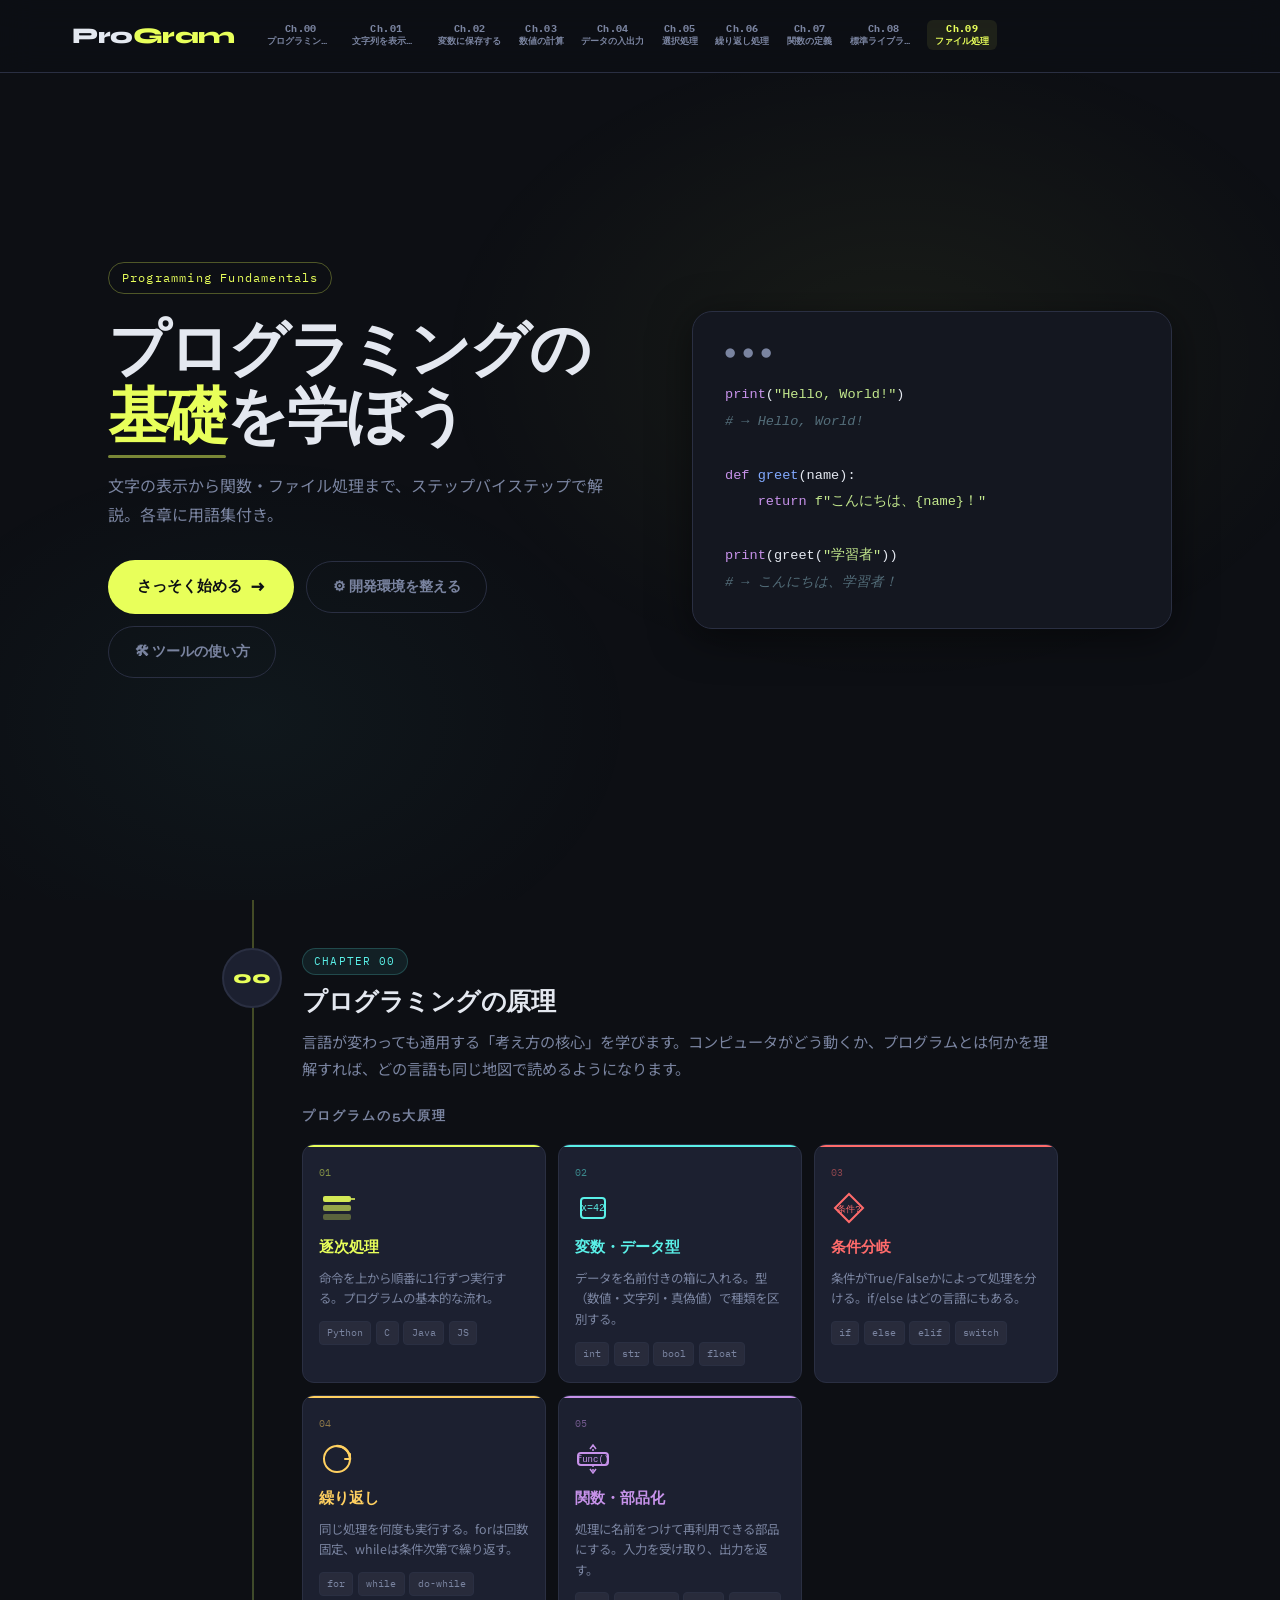
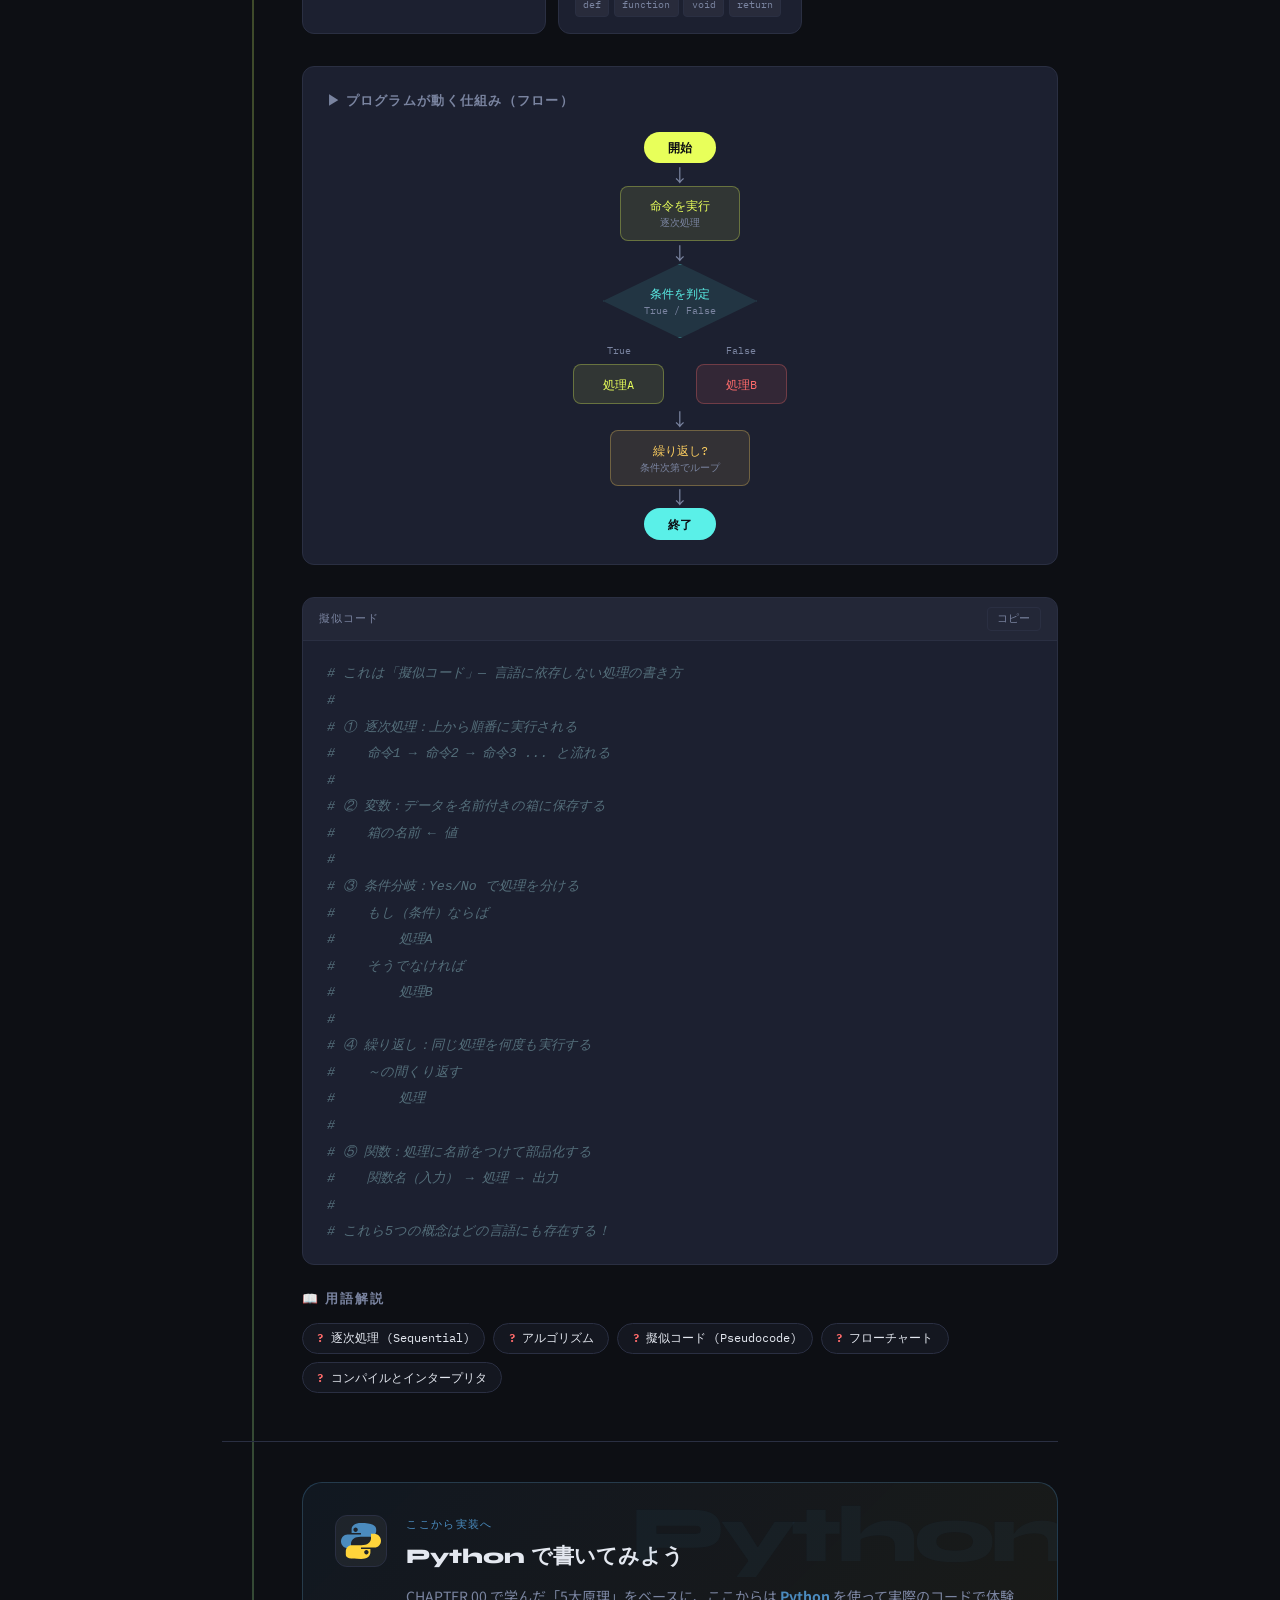
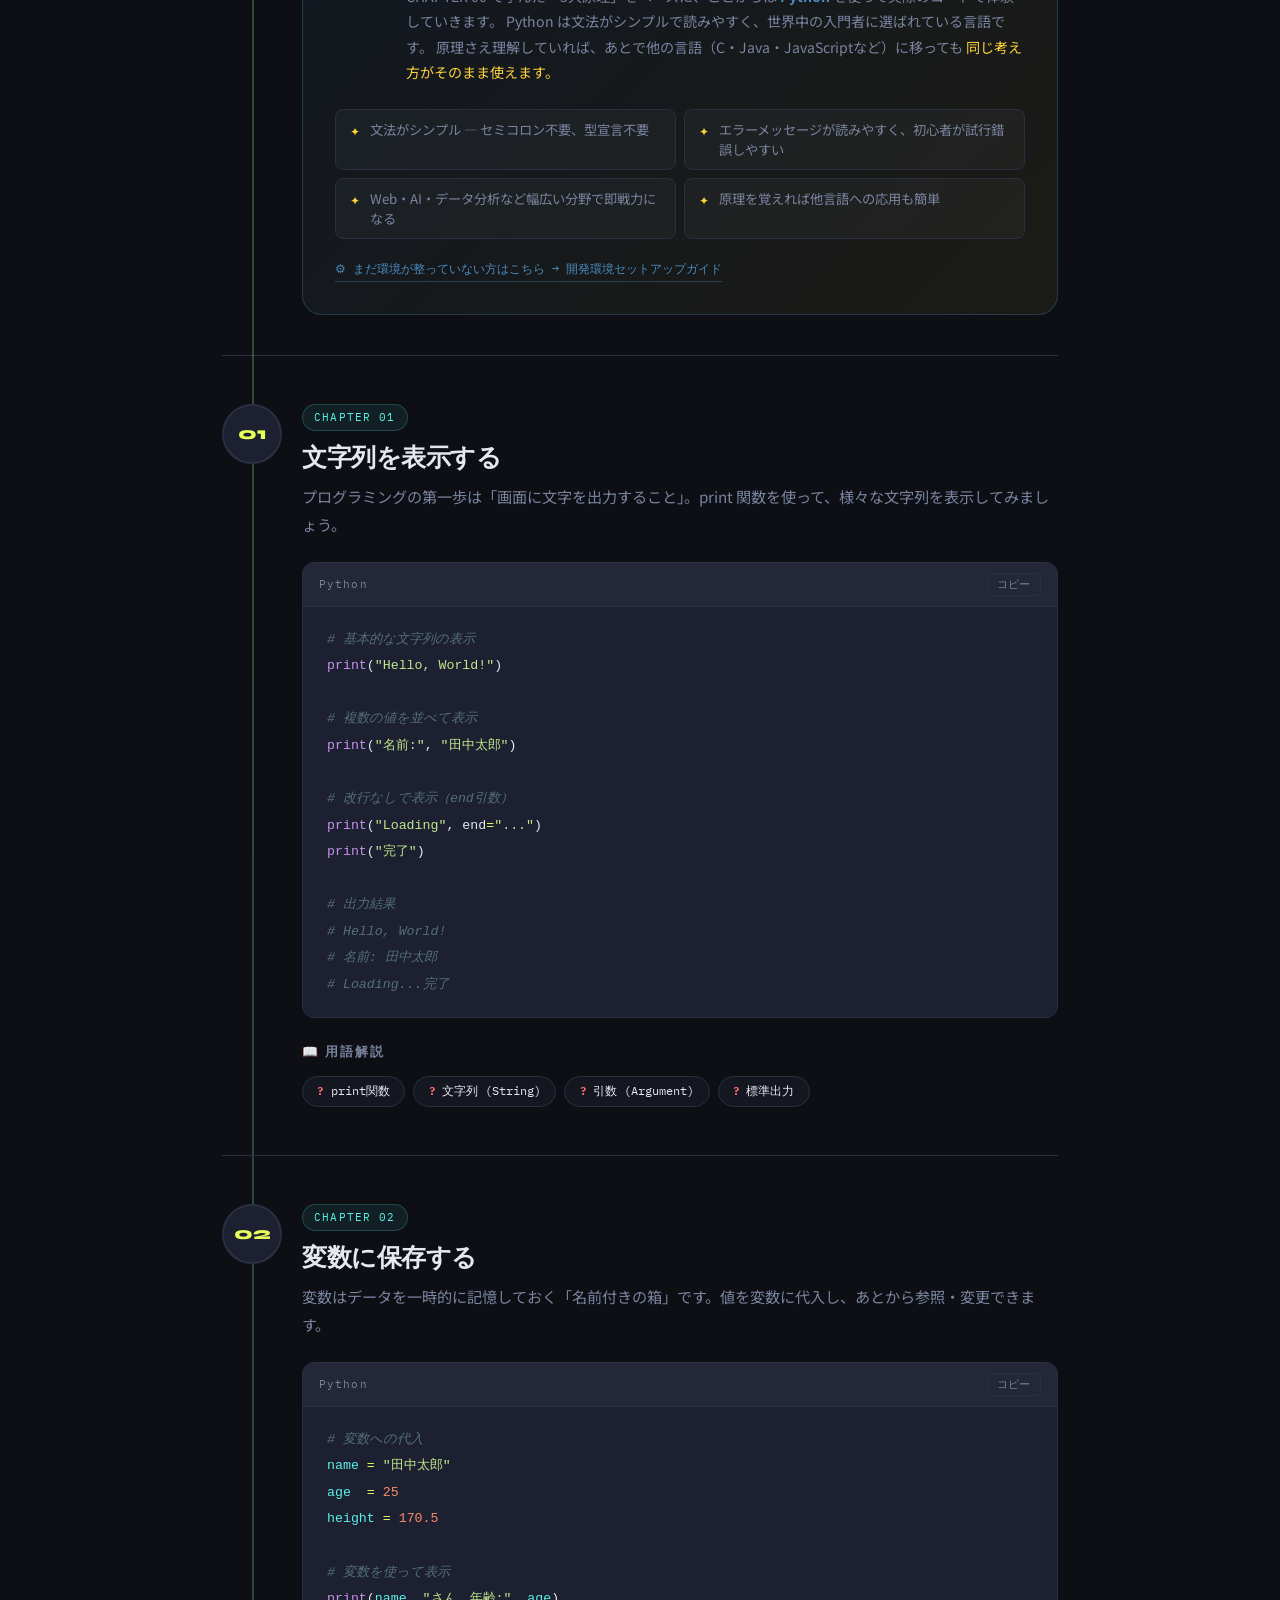
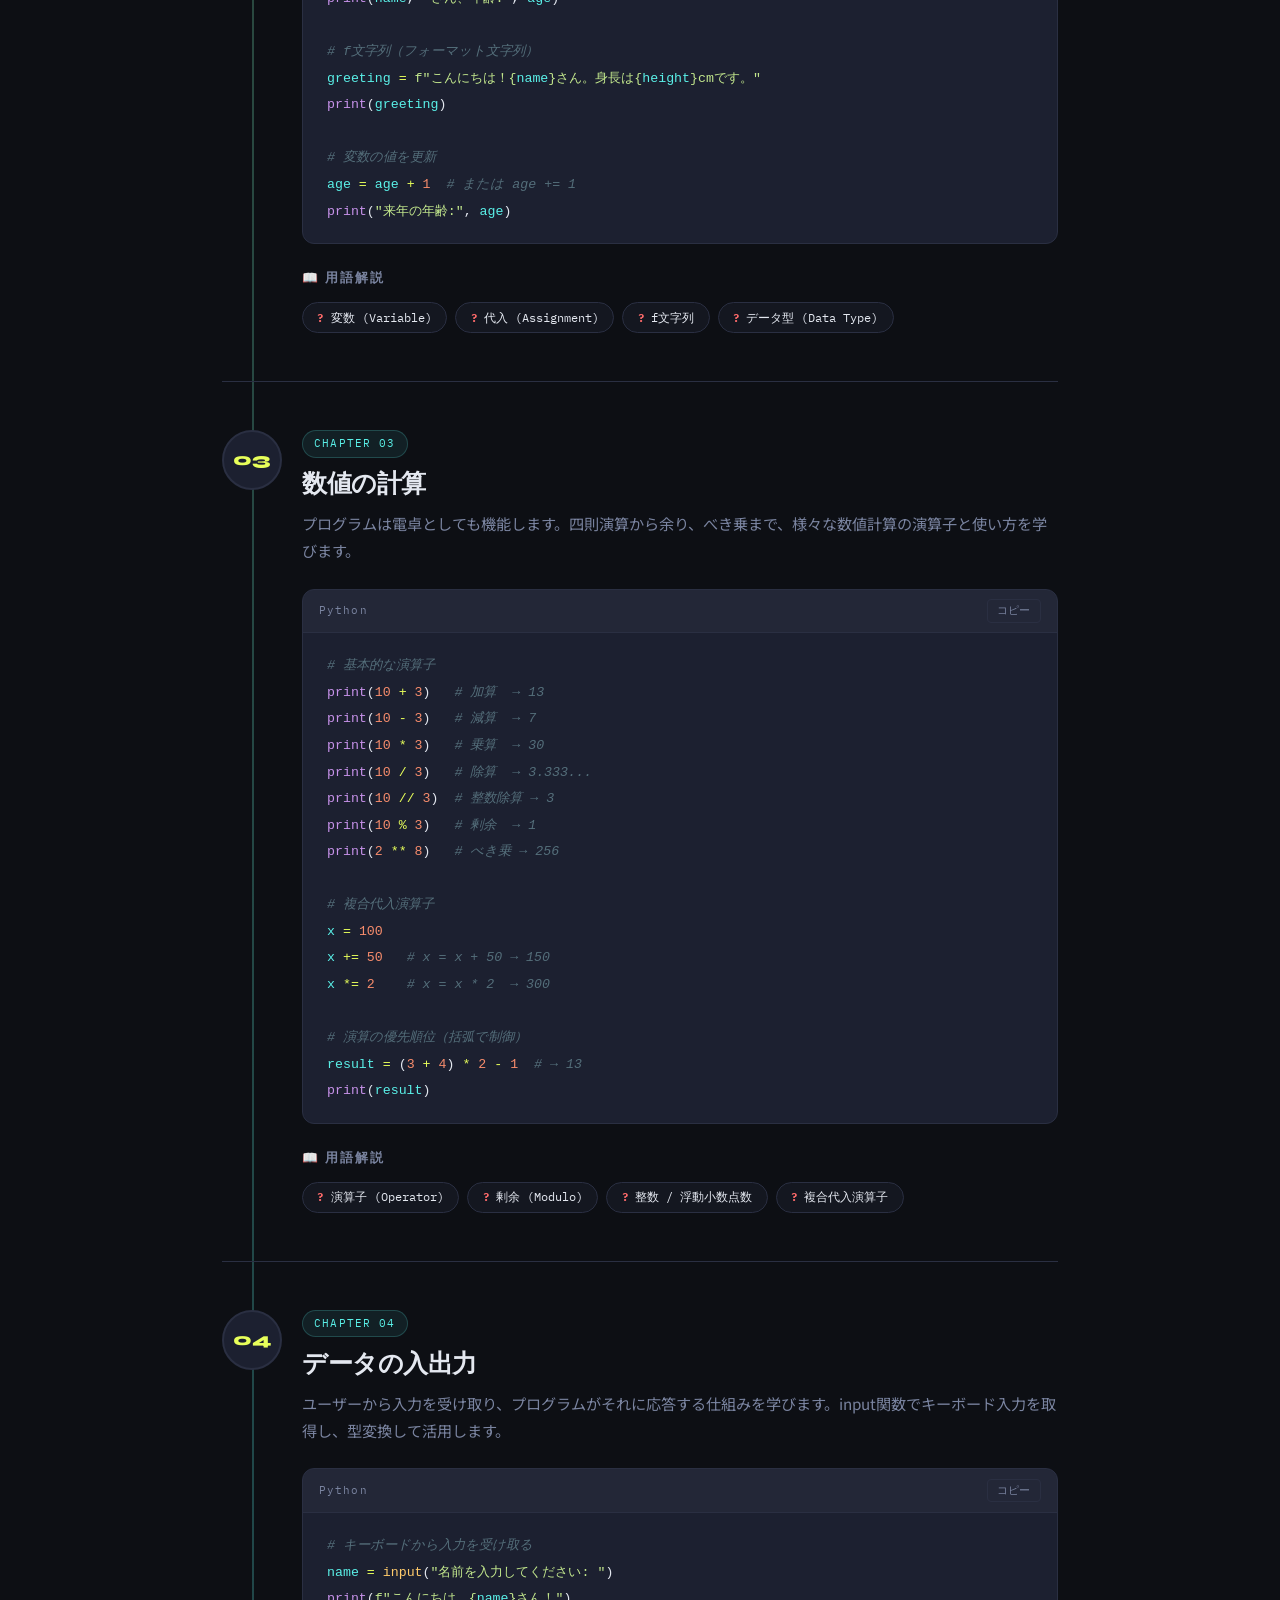
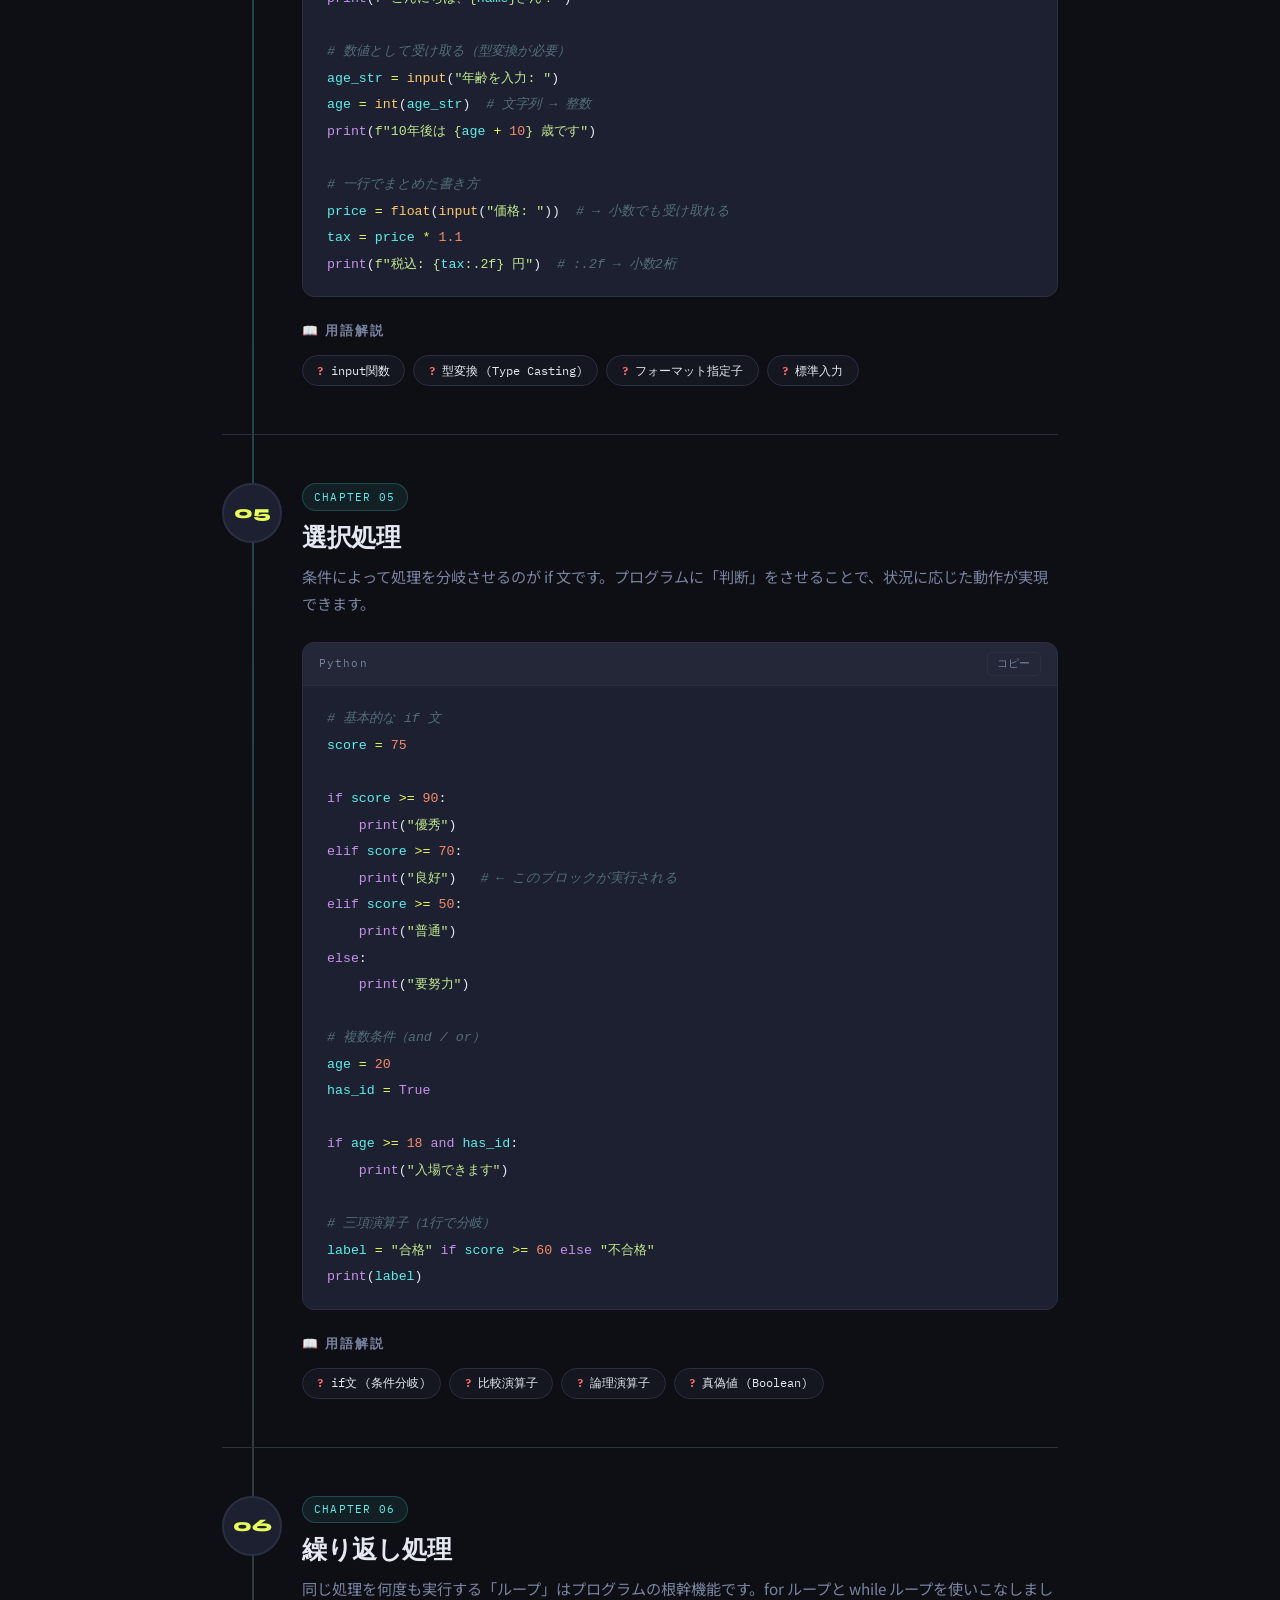
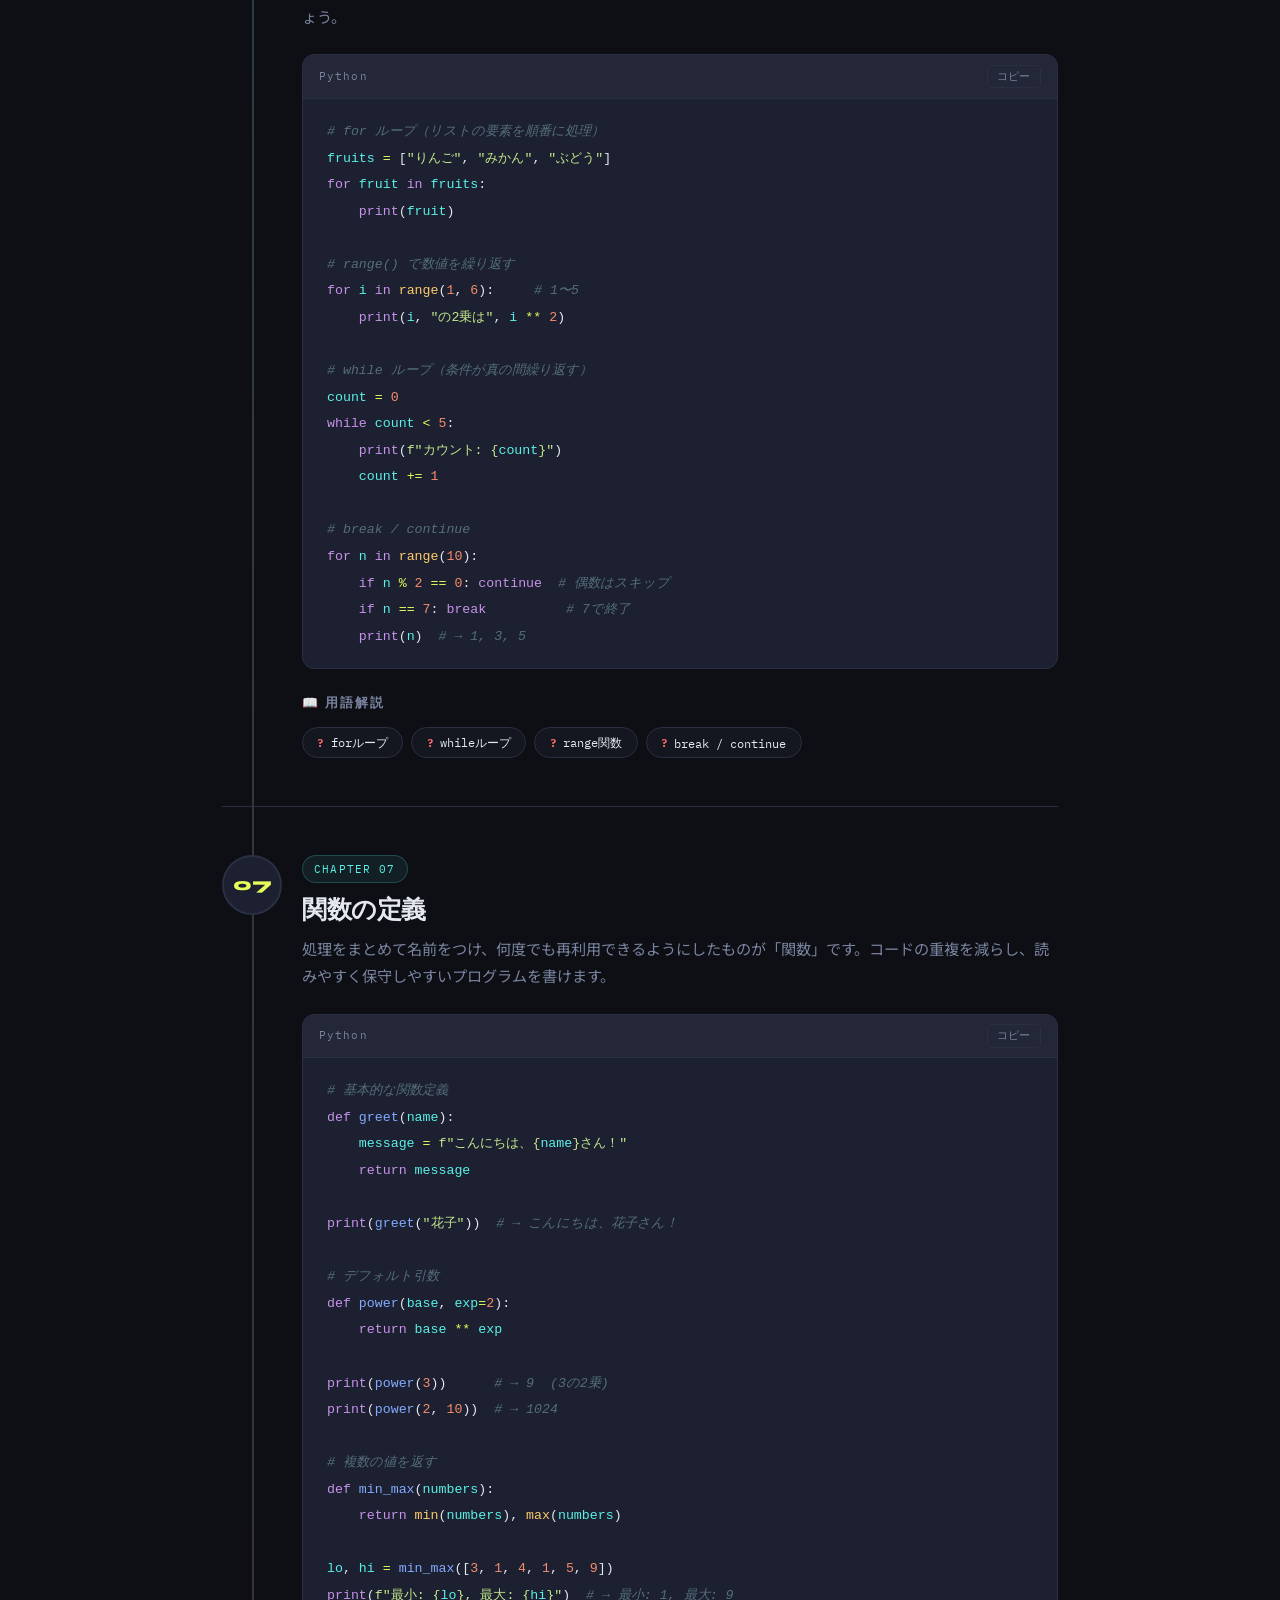
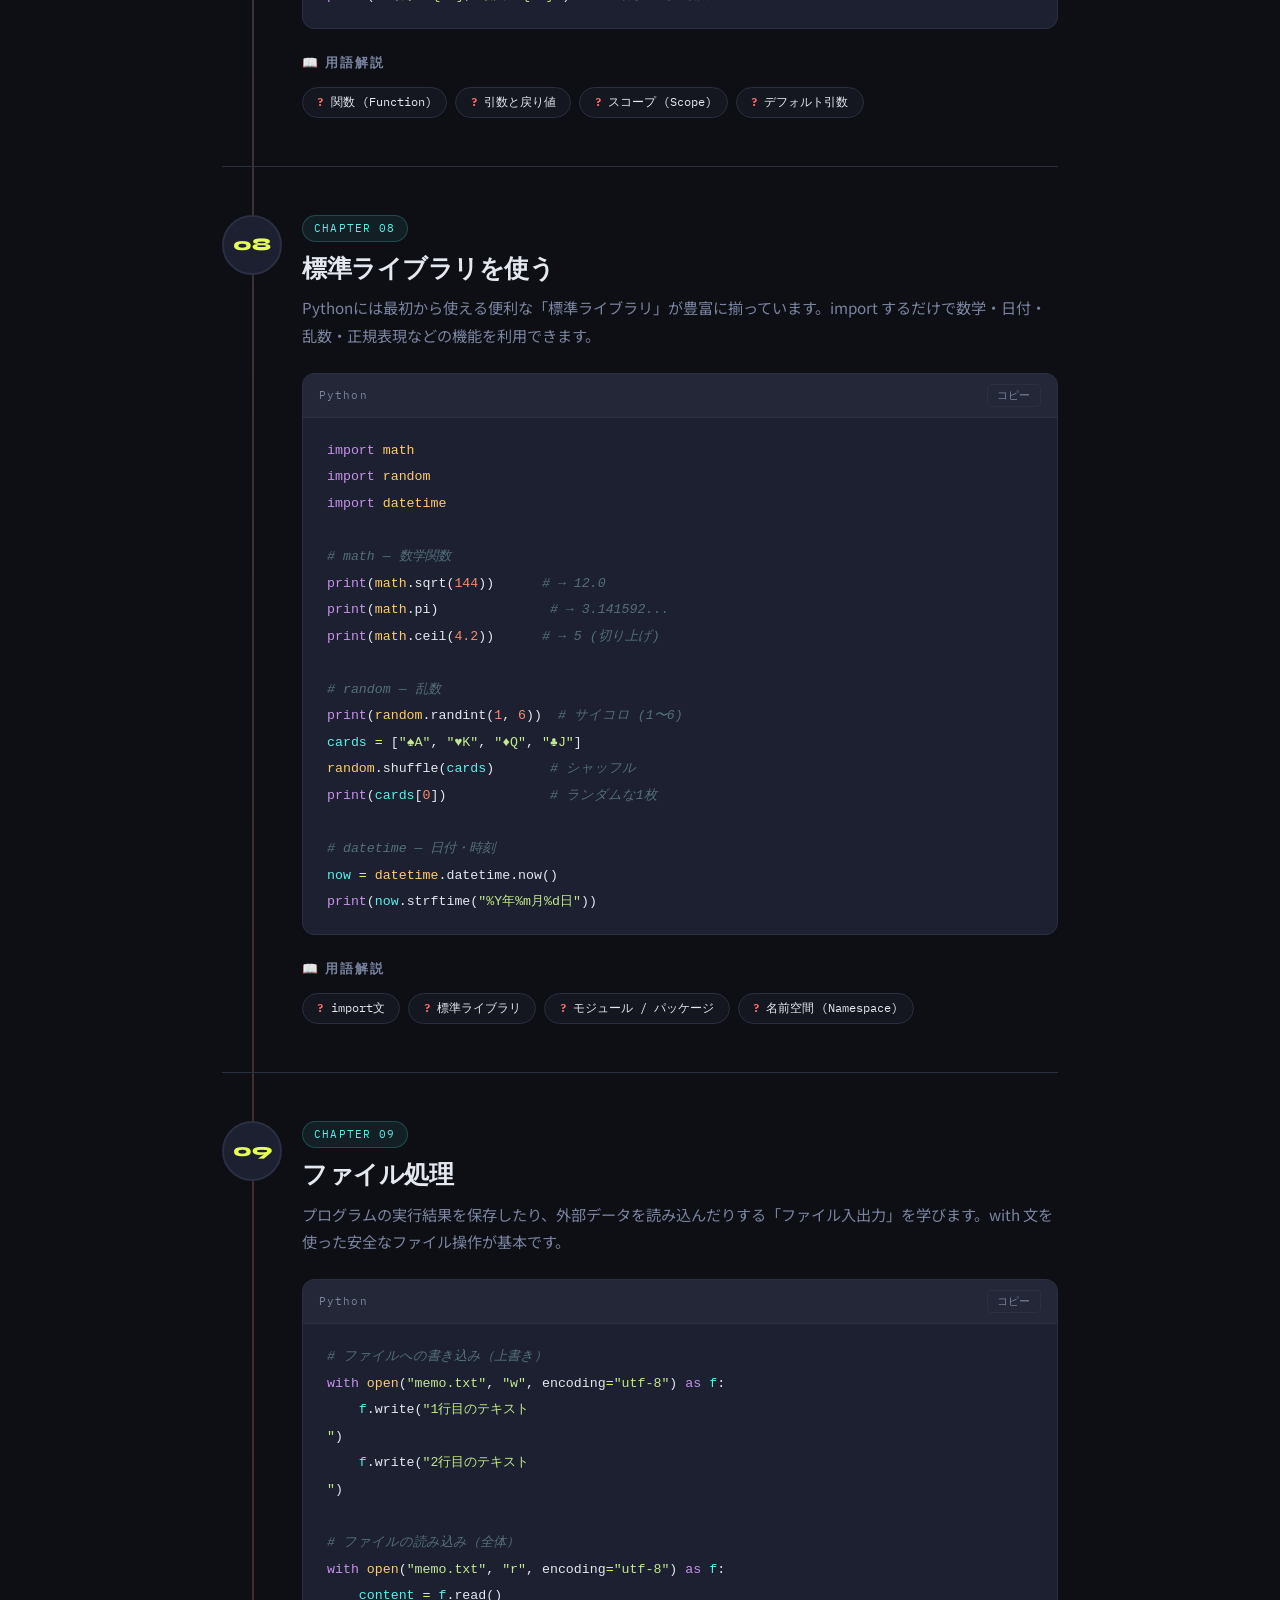
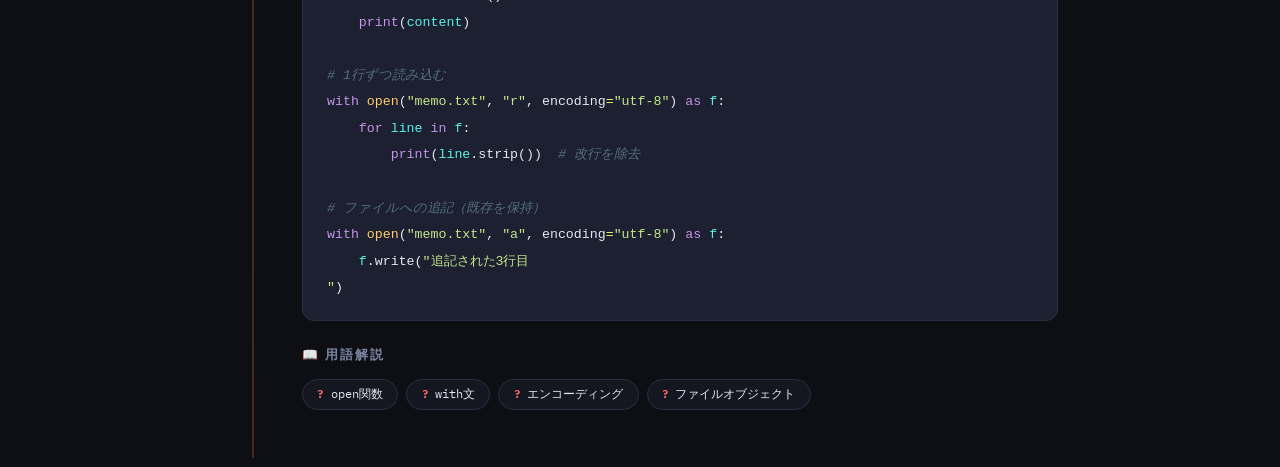
==== commit c877ddfa: "Add tools page link in hero section Added a link to the tools page in the hero section." ====
--- a/program.html
+++ b/program.html
@@ -40,6 +40,7 @@
       <div class="hero-actions">
         <a href="#chapter-1" class="btn-start">さっそく始める <span class="arrow">→</span></a>
         <a href="setup.html" class="btn-setup">⚙ 開発環境を整える</a>
+        <a href="tools.html" class="btn-setup btn-tools">🛠 ツールの使い方</a>
       </div>
     </div>
     <div class="hero-code-preview">
@@ -80,4 +81,4 @@
 
   <script src="script.js"></script>
 </body>
-</html>+</html>
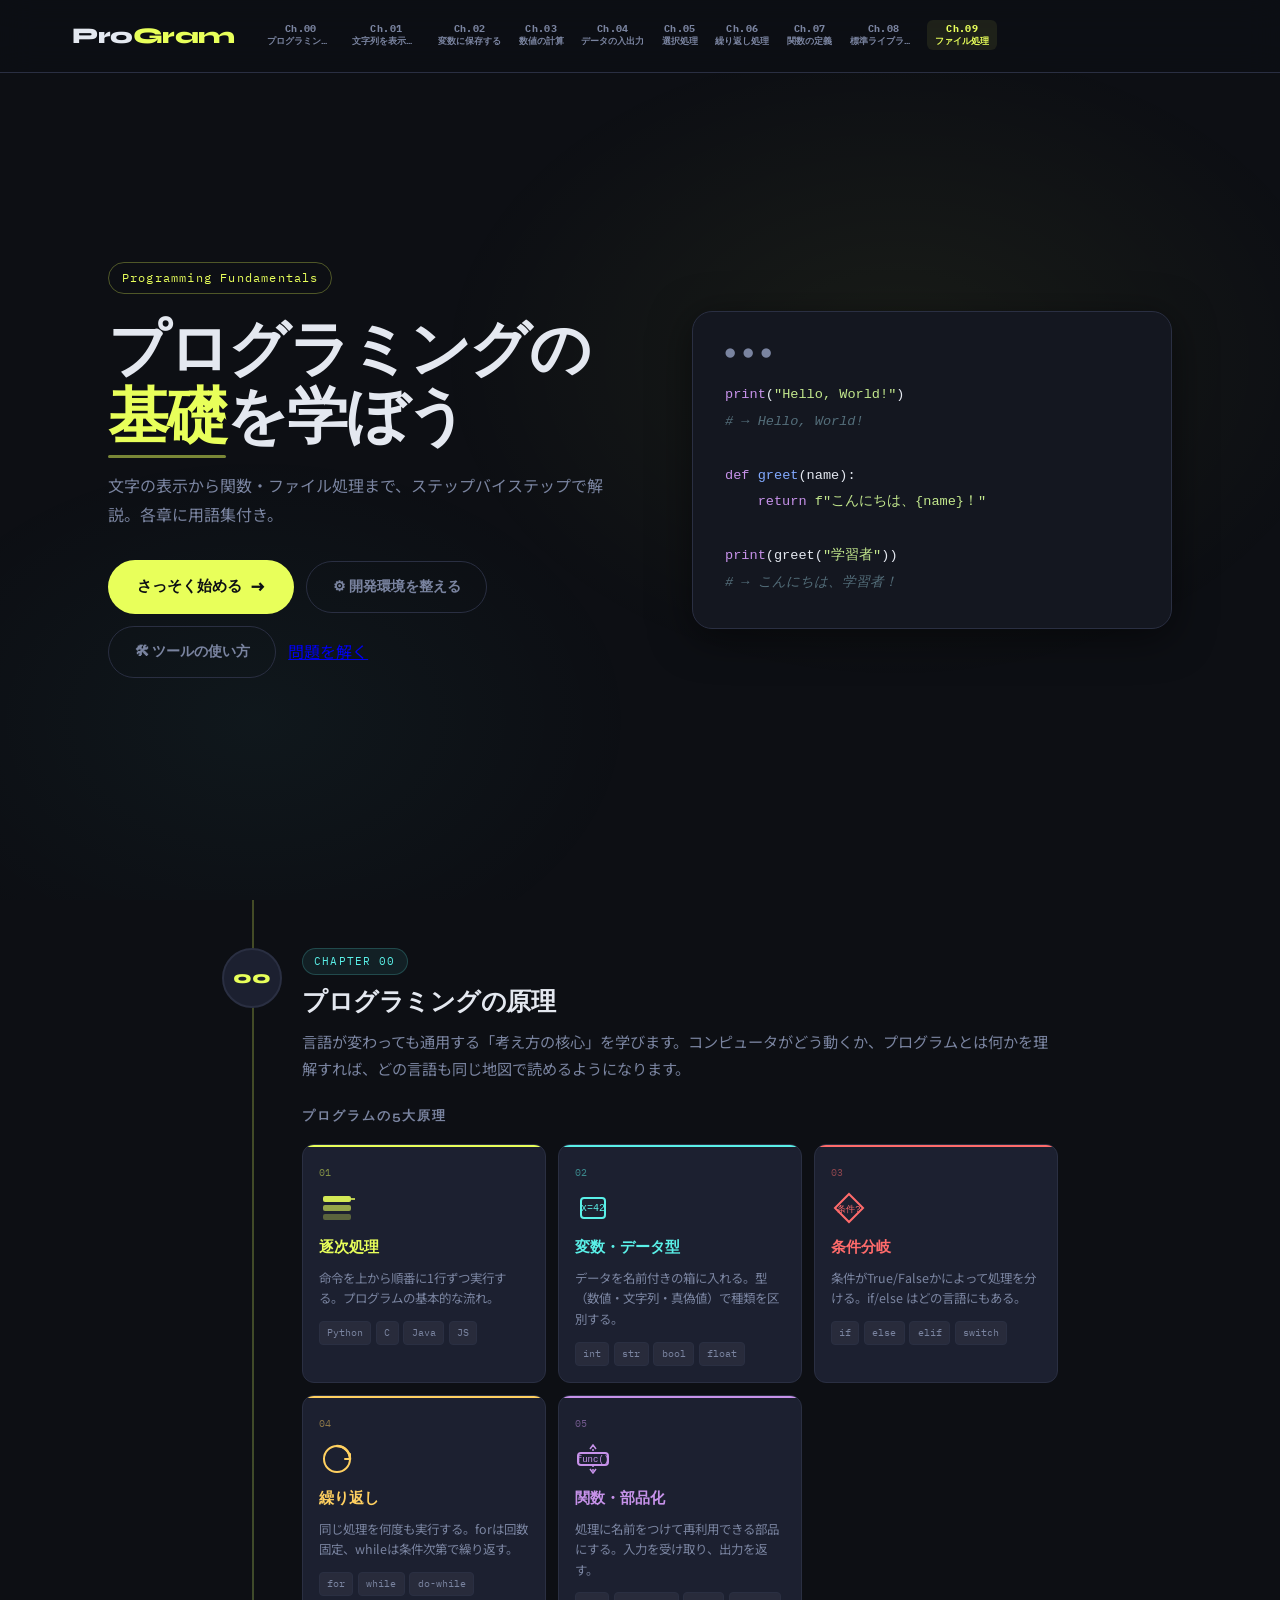
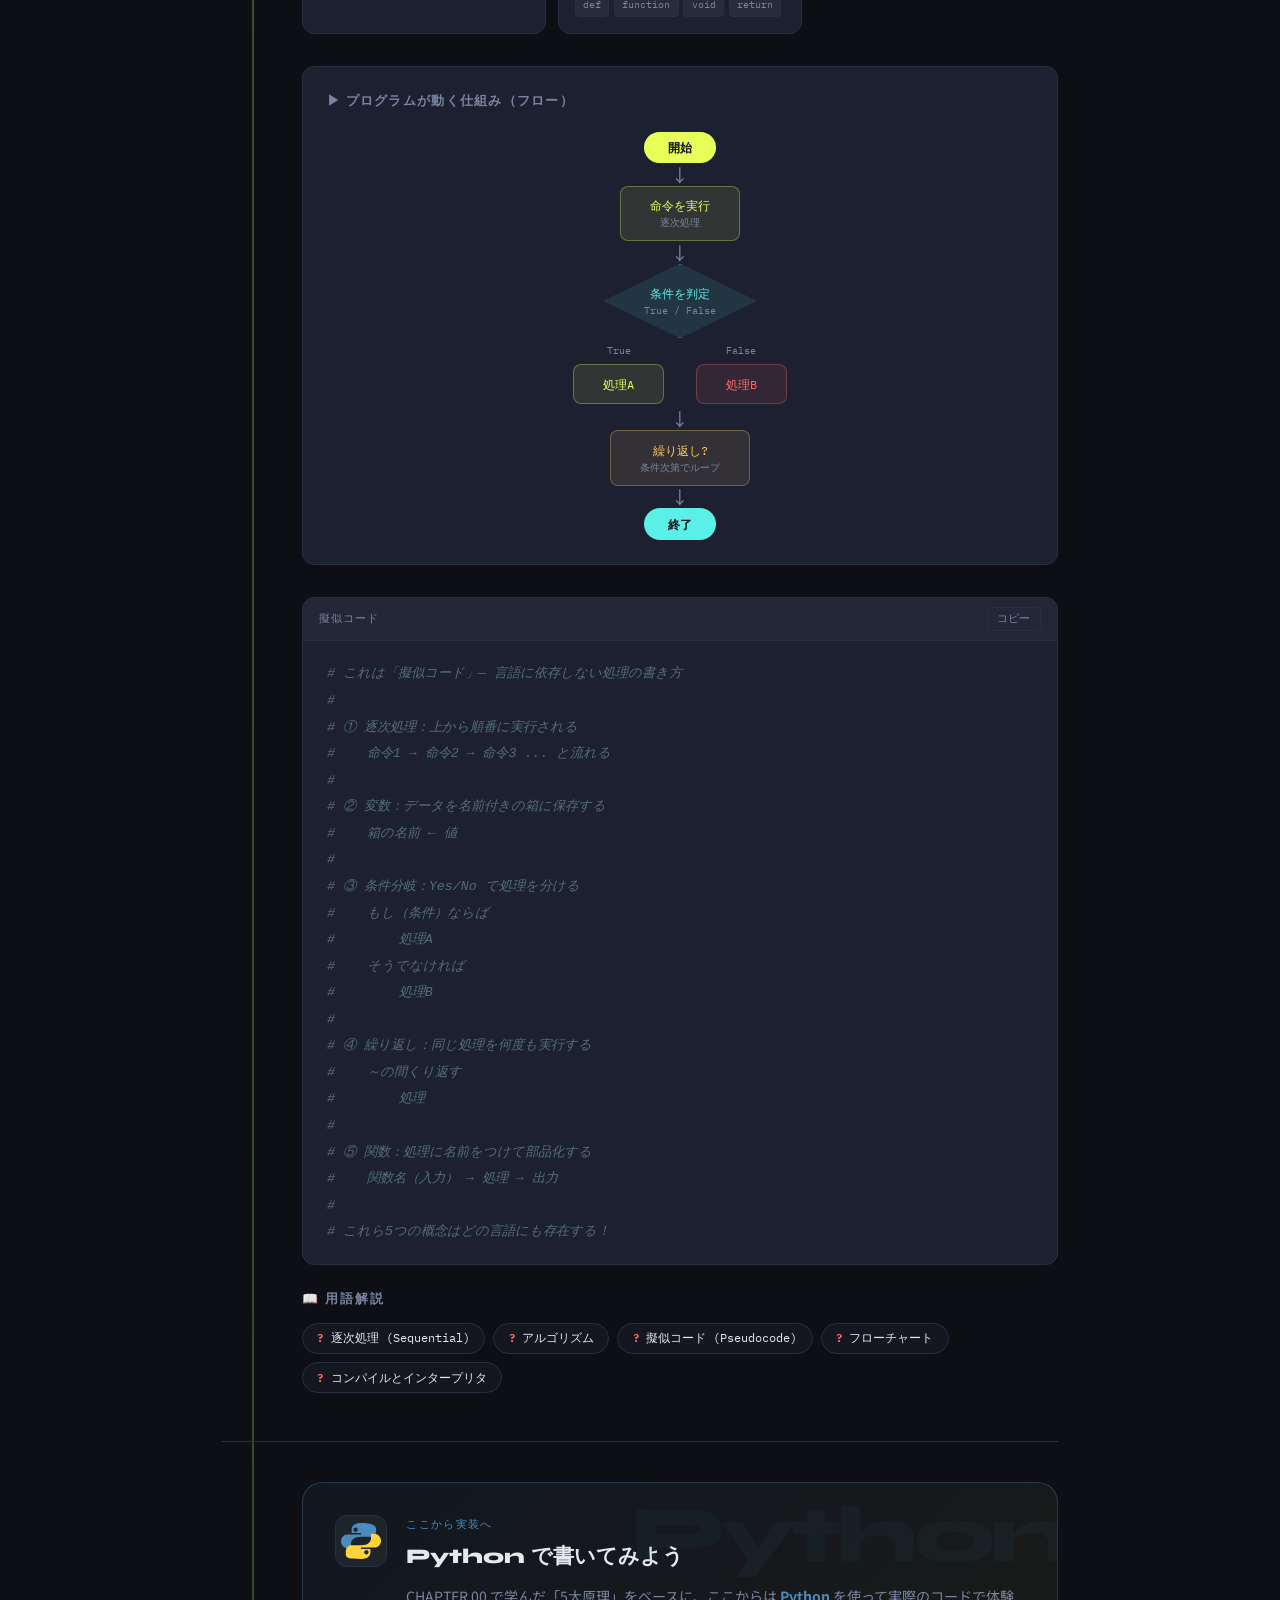
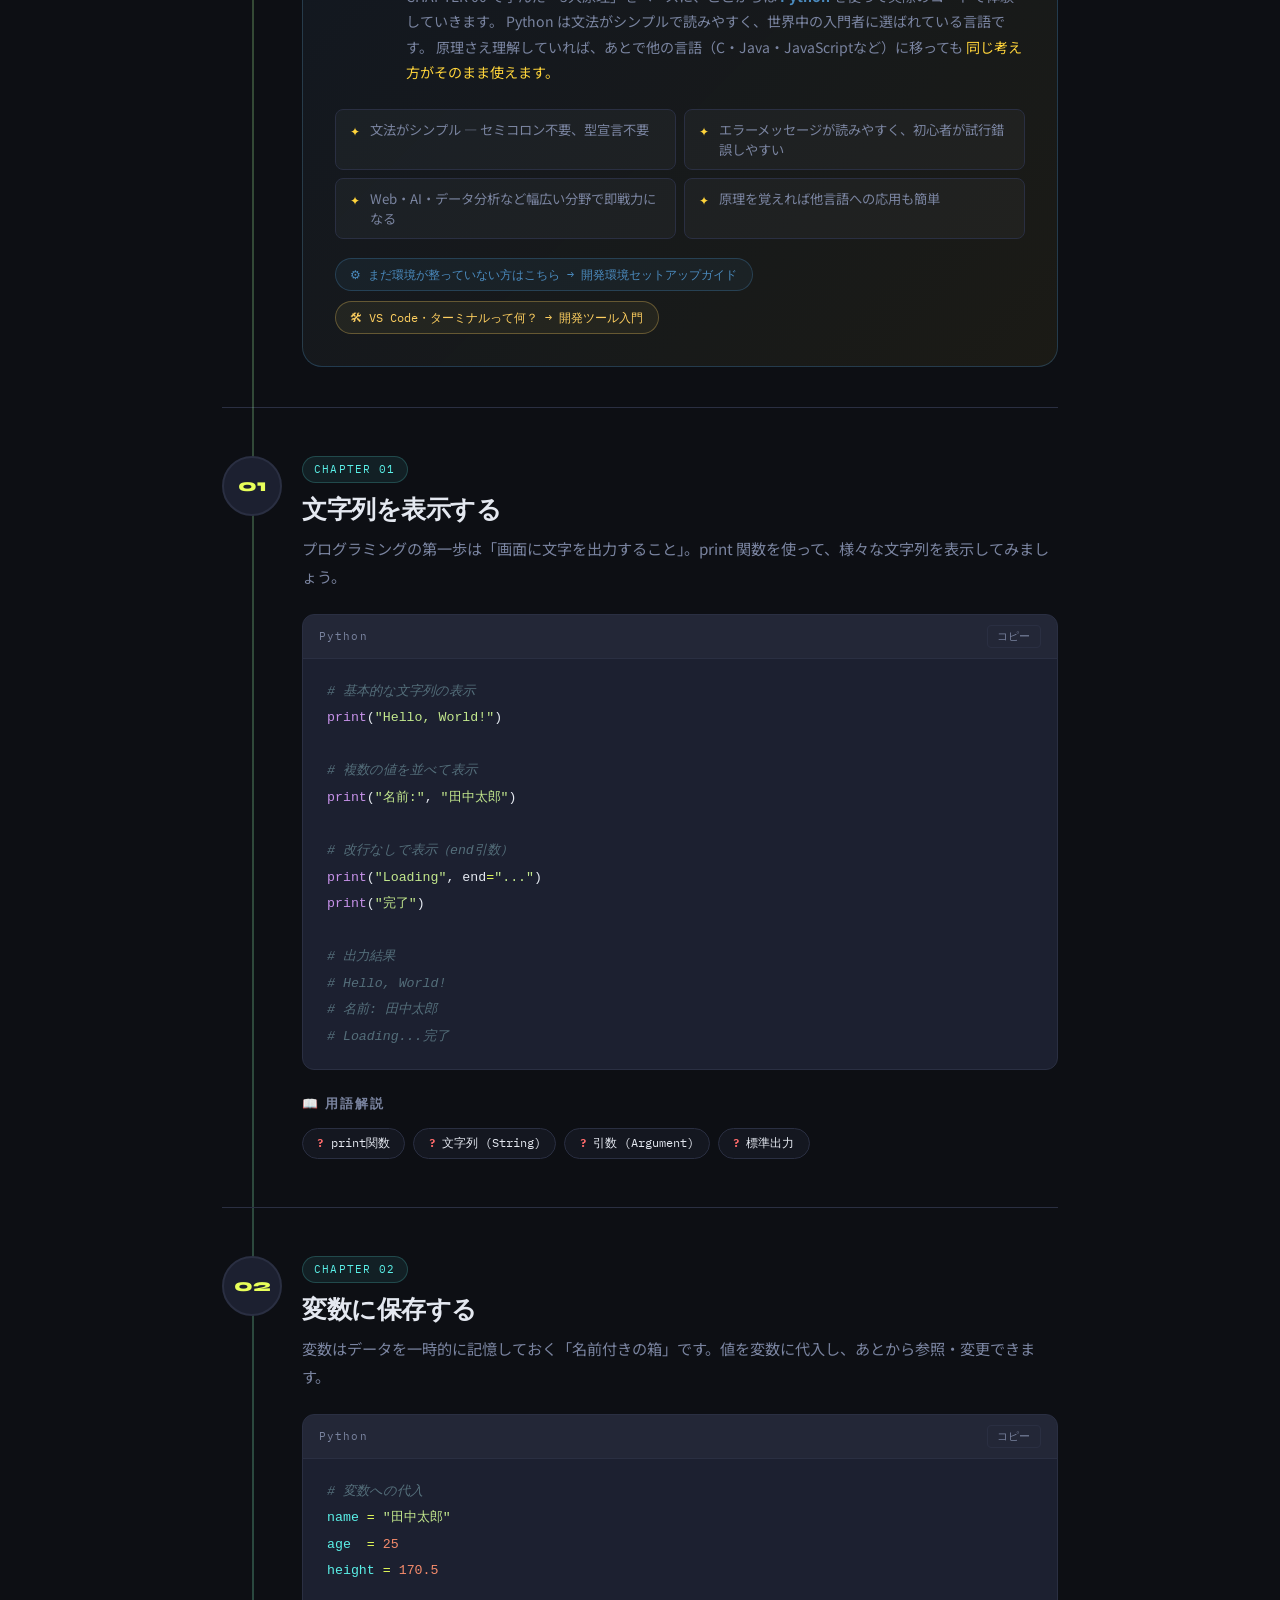
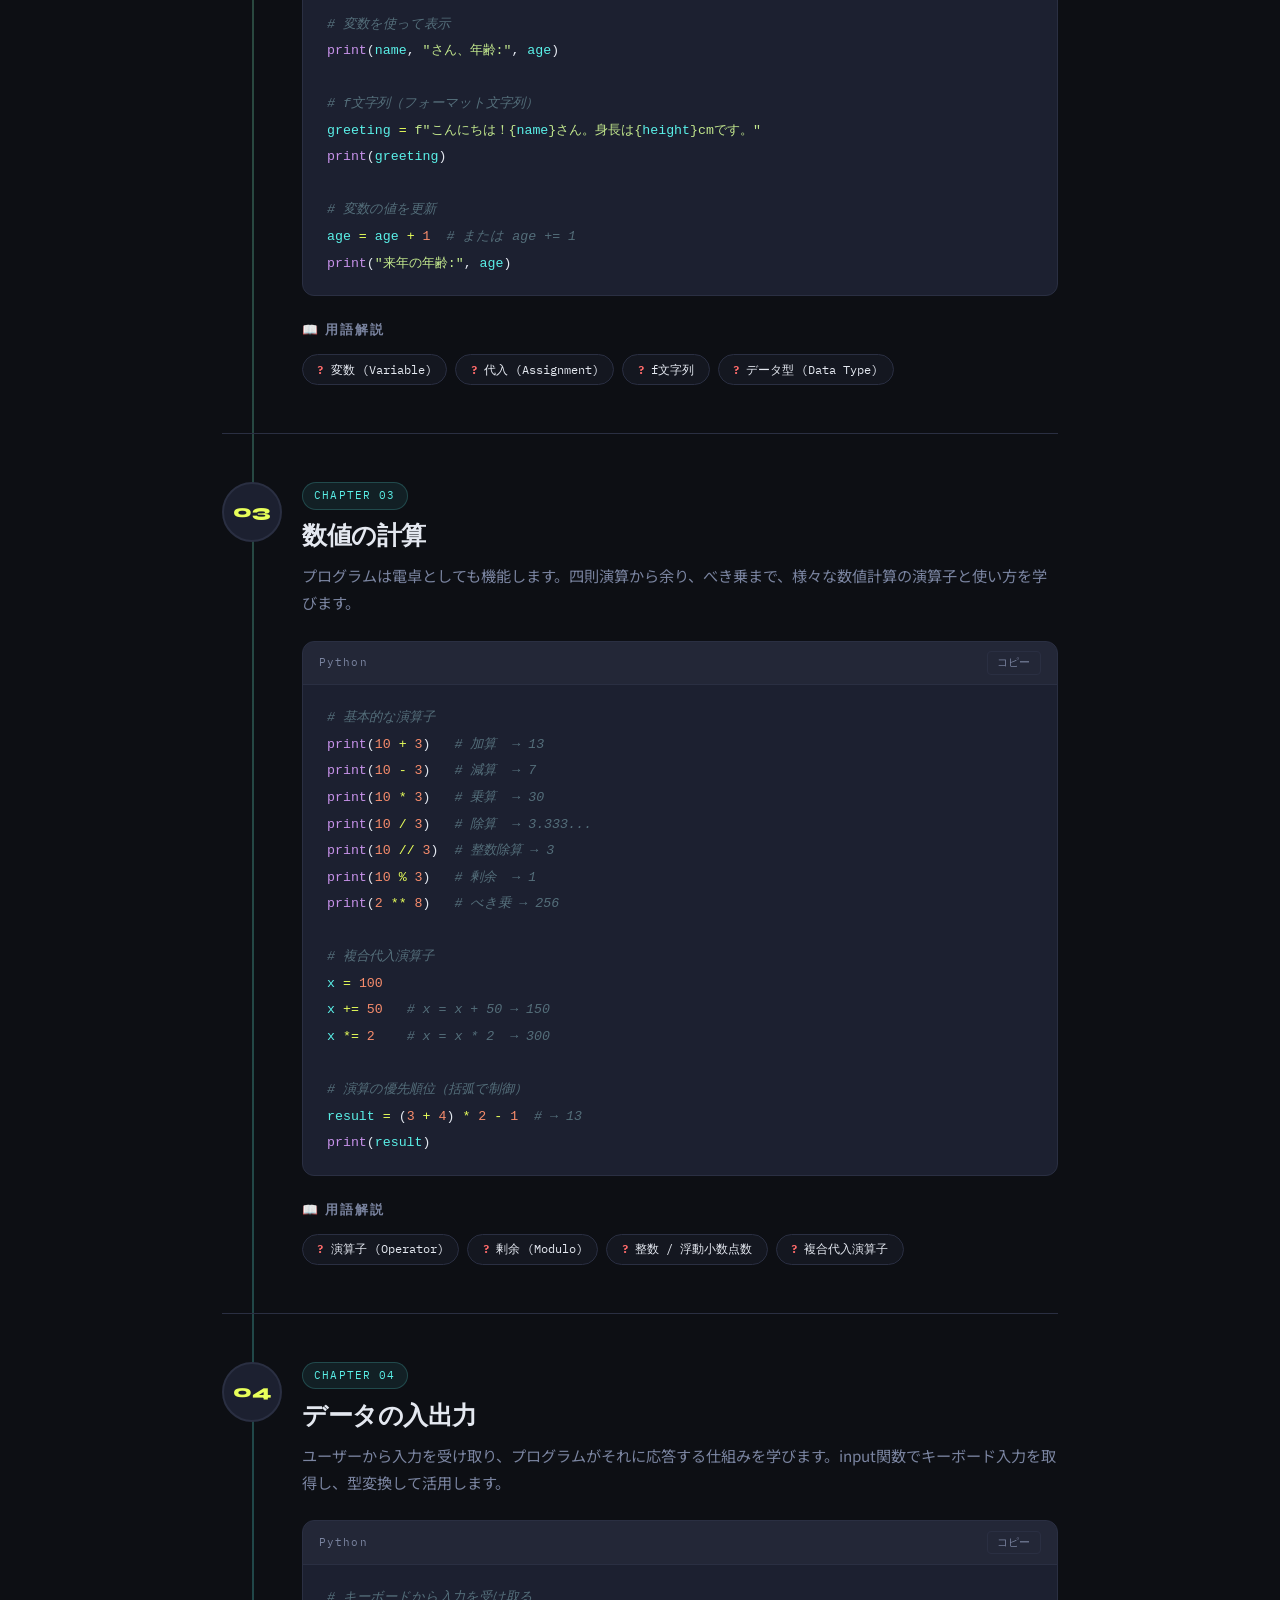
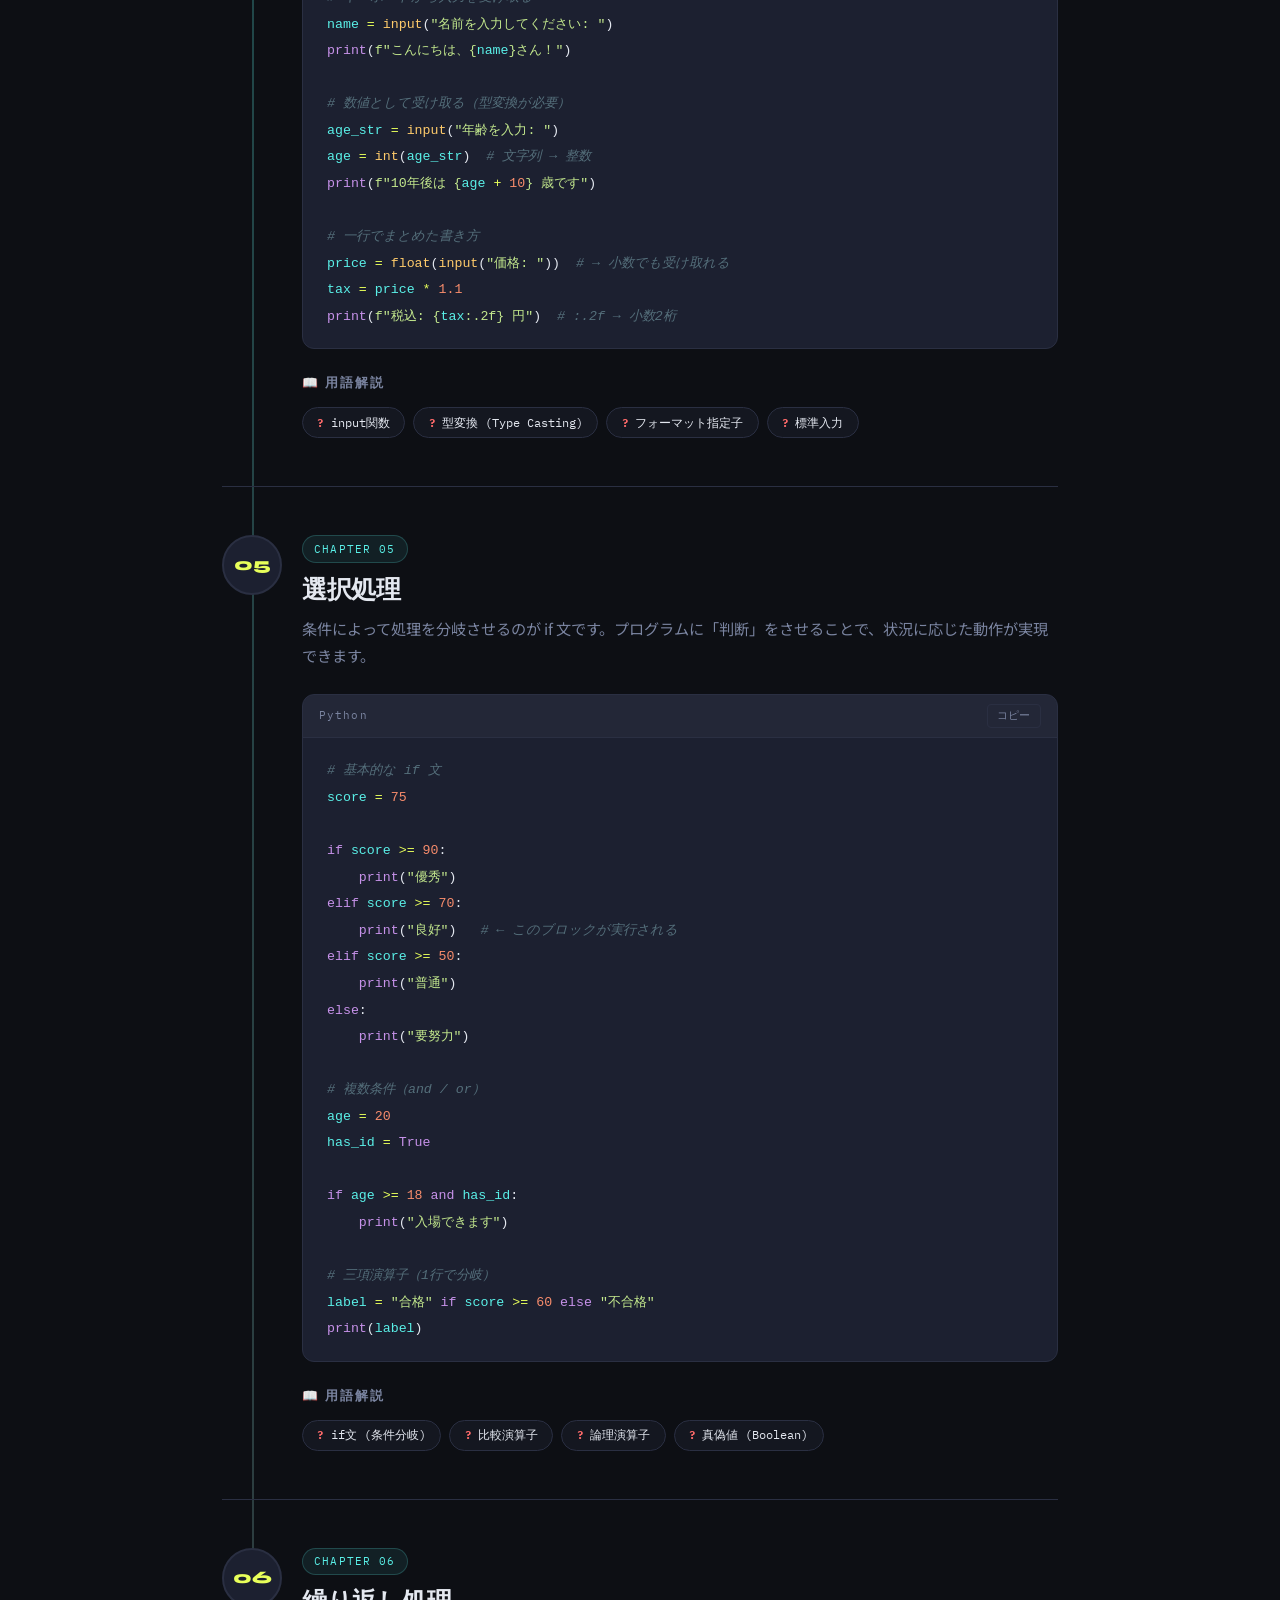
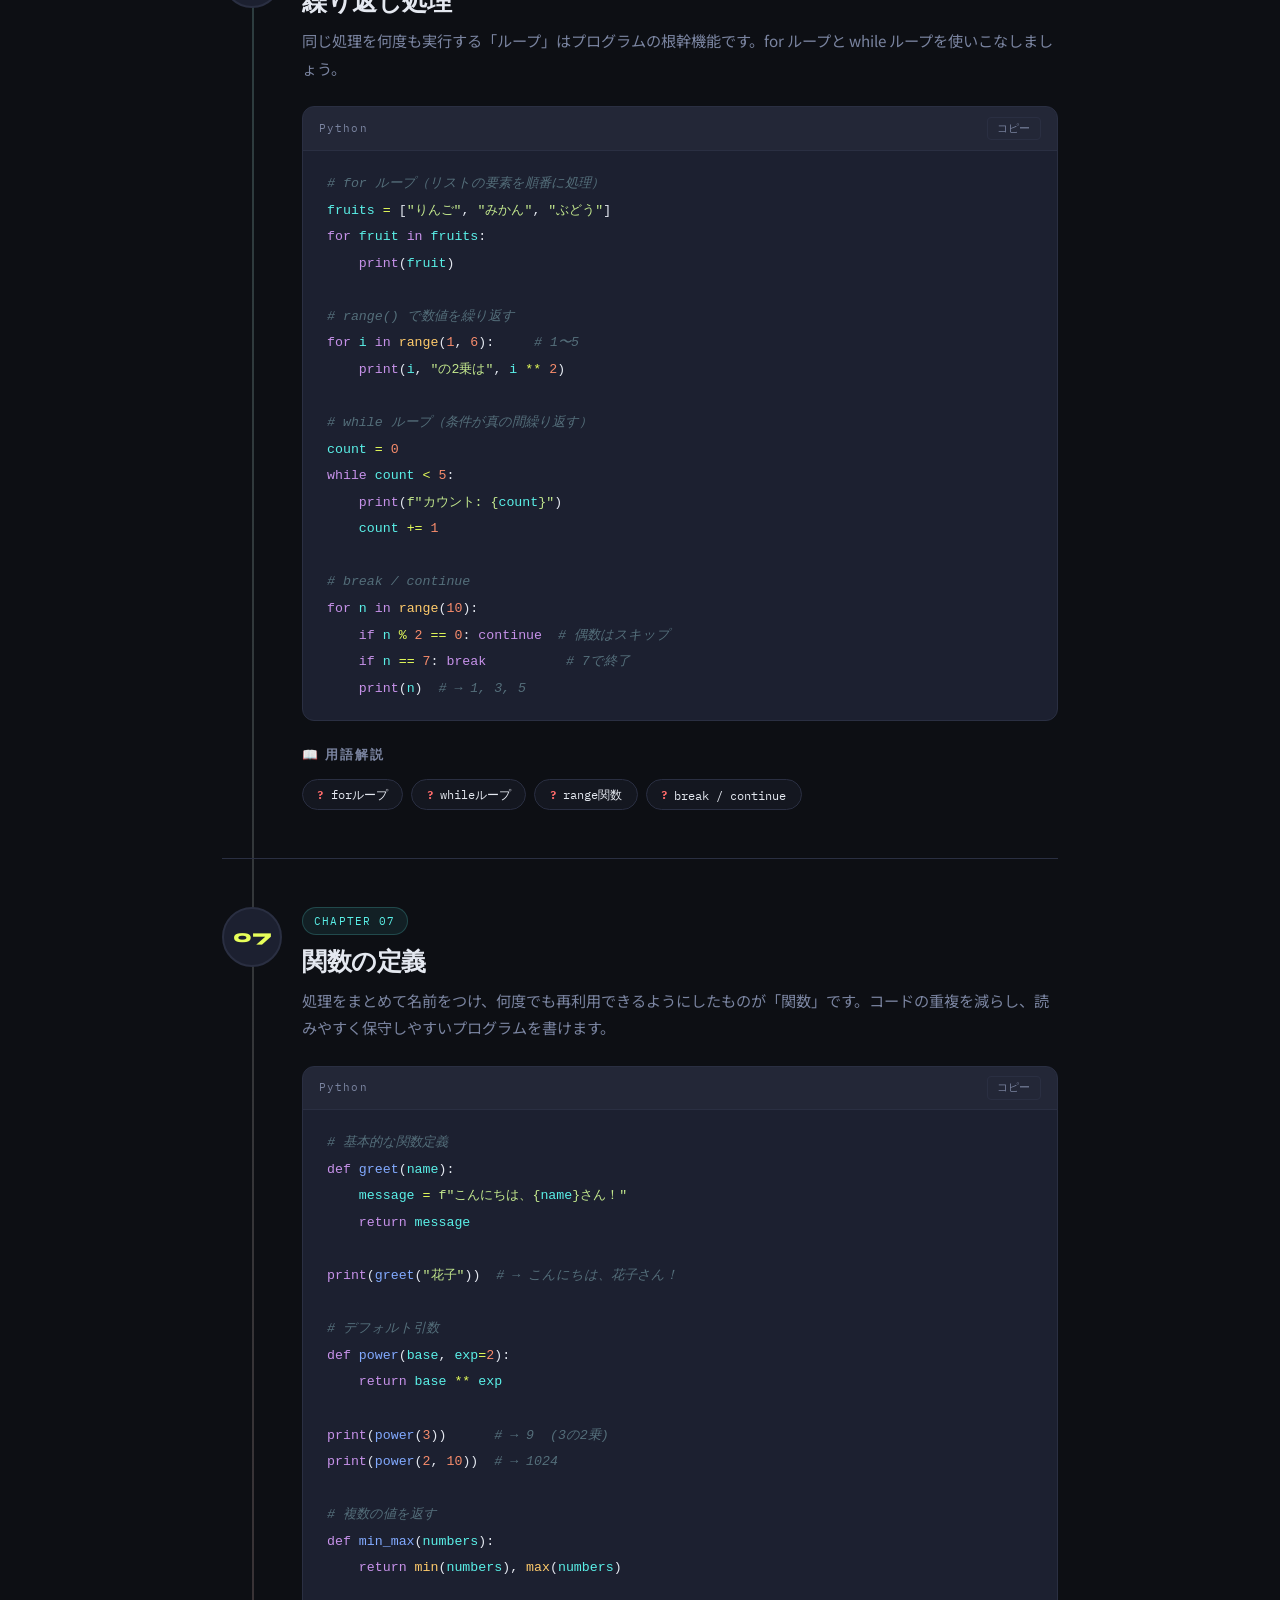
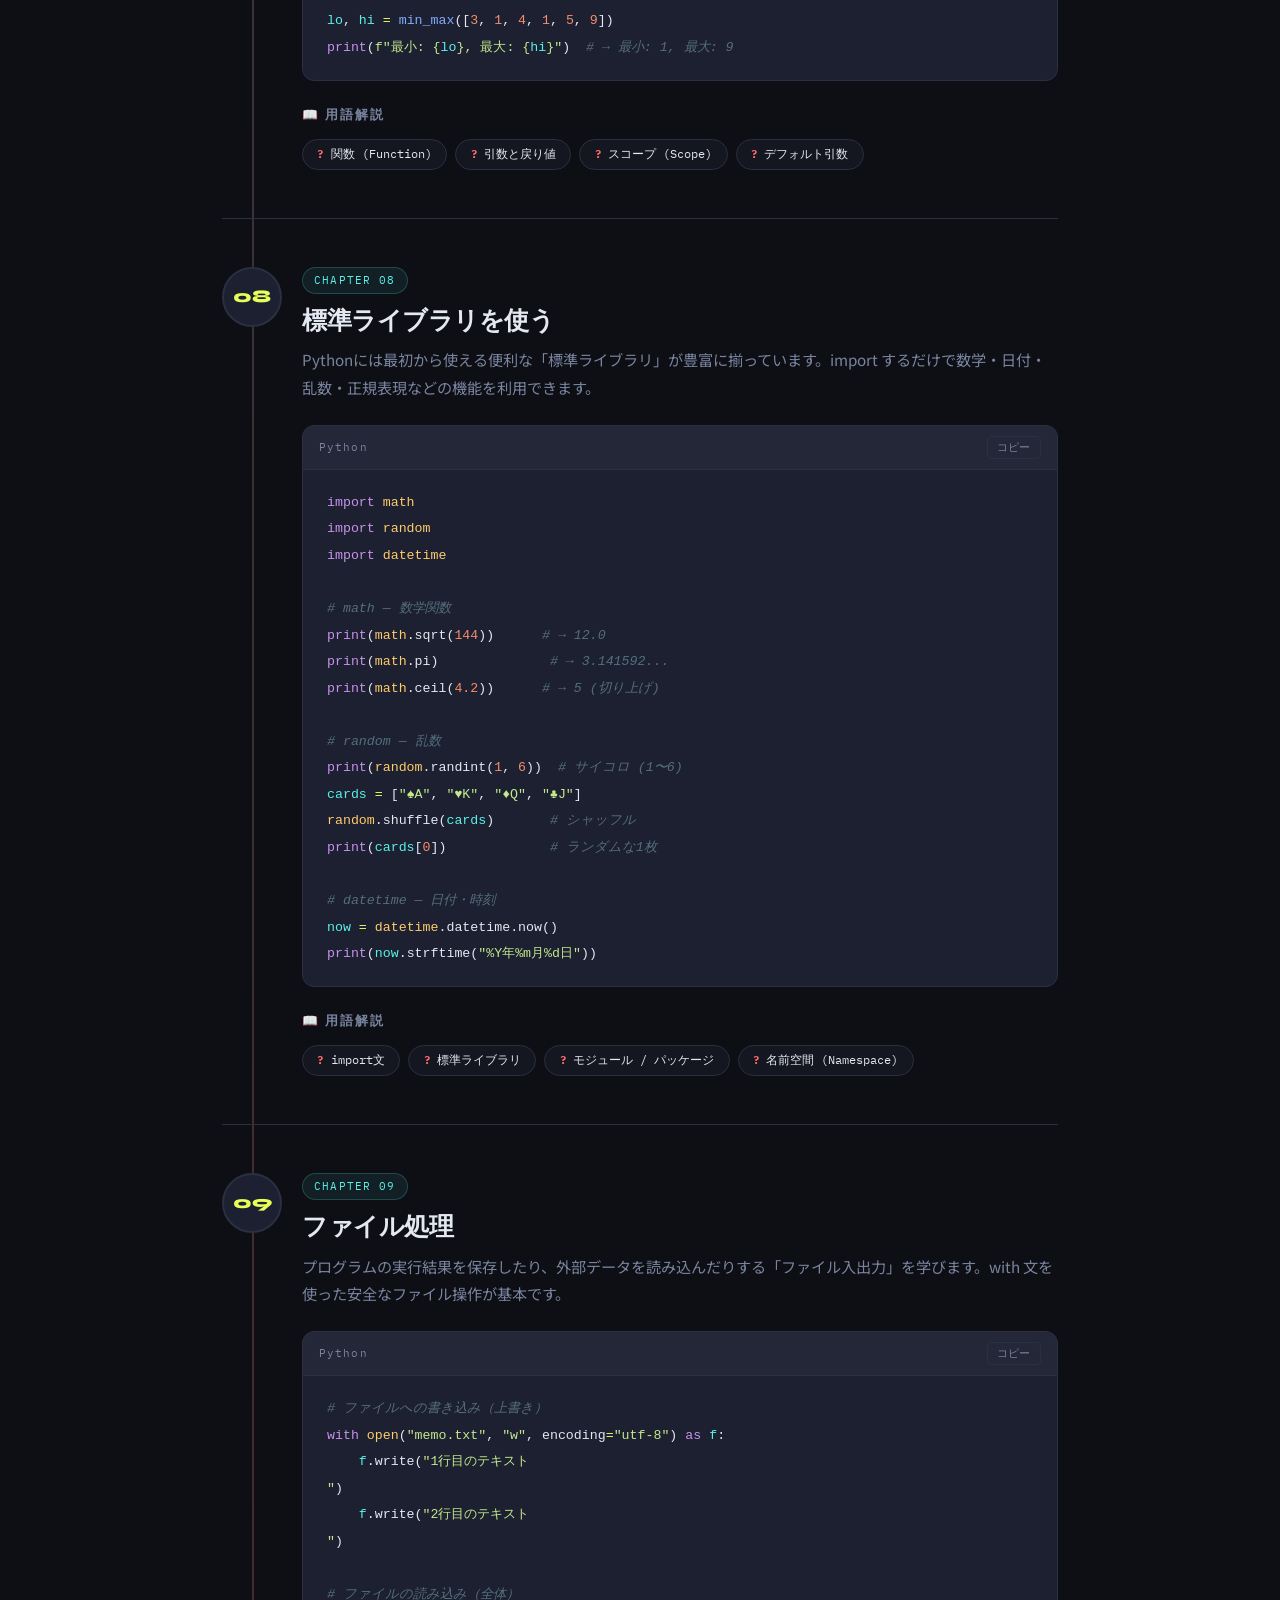
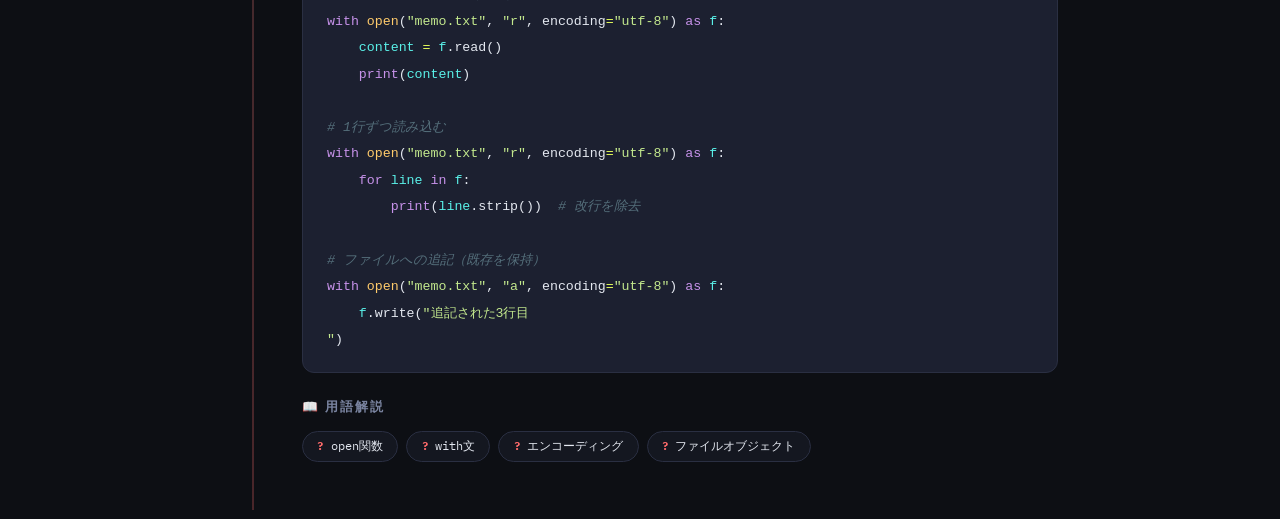
==== commit efc79b9f: "Add files via upload" ====
--- a/program.html
+++ b/program.html
@@ -41,6 +41,7 @@
         <a href="#chapter-1" class="btn-start">さっそく始める <span class="arrow">→</span></a>
         <a href="setup.html" class="btn-setup">⚙ 開発環境を整える</a>
         <a href="tools.html" class="btn-setup btn-tools">🛠 ツールの使い方</a>
+        <a href="problem.html" class="btn-setupbtn-problem">問題を解く</a>
       </div>
     </div>
     <div class="hero-code-preview">
@@ -81,4 +82,4 @@
 
   <script src="script.js"></script>
 </body>
-</html>
+</html>
--- a/style.css
+++ b/style.css
@@ -177,6 +177,31 @@
 }
 .drawer a:hover { color: var(--accent); background: rgba(232,255,90,.08); }
 
+/* ドロワー内のリンクセクション（他ページへのナビ） */
+.drawer-links {
+  margin-top: 1rem;
+  padding-top: 1rem;
+  border-top: 1px solid var(--line);
+  display: flex;
+  flex-direction: column;
+  gap: .25rem;
+}
+.drawer-link-item {
+  display: block;
+  padding: .6rem 1rem;
+  font-size: .82rem;
+  color: var(--text-dim);
+  text-decoration: none;
+  border-radius: 8px;
+  border: 1px solid transparent;
+  transition: .2s;
+}
+.drawer-link-item:hover {
+  color: var(--accent2);
+  border-color: rgba(90,240,232,.25);
+  background: rgba(90,240,232,.05);
+}
+
 .drawer-overlay {
   position: fixed;
   inset: 64px 0 0 0;
@@ -822,6 +847,14 @@
   margin-top: .15rem;
 }
 
+/* バナー内リンク群 */
+.pb-links {
+  display: flex;
+  flex-wrap: wrap;
+  gap: .6rem;
+  margin-top: 1.2rem;
+}
+
 @media (max-width: 768px) {
   .chapter-banner-wrap {
     padding-left: 56px;
@@ -859,20 +892,64 @@
   background: rgba(90,240,232,.06);
 }
 
+/* ツールボタン：accent3（赤橙系）でsetupと区別 */
+.btn-tools {
+  color: var(--text-dim);
+  border-color: var(--line);
+}
+.btn-tools:hover {
+  color: #ffd060;
+  border-color: rgba(255,208,96,.4);
+  background: rgba(255,208,96,.06);
+}
+
+.btn-problem {
+  color:var(--text-dim);
+  border-color: var(--line);
+}
+
+.btn-problem:hover {
+  color:#ff6b6b;
+  border-color: rgba(255,107,107,.4);
+  background:rgba(255,208,96,.06);
+}
+
 /* Python バナー内セットアップリンク */
 .pb-setup-link {
   display: inline-flex;
   align-items: center;
-  margin-top: 1.2rem;
   font-family: var(--font-code);
   font-size: .78rem;
-  color: var(--blue, #4B8BBE);
+  color: #4B8BBE;
   text-decoration: none;
-  border-bottom: 1px solid rgba(75,139,190,.35);
-  padding-bottom: 1px;
-  transition: border-color .2s, color .2s;
+  border: 1px solid rgba(75,139,190,.3);
+  background: rgba(75,139,190,.07);
+  padding: .3rem .9rem;
+  border-radius: 100px;
+  transition: border-color .2s, color .2s, background .2s;
 }
 .pb-setup-link:hover {
   color: var(--accent2);
-  border-bottom-color: var(--accent2);
+  border-color: rgba(90,240,232,.4);
+  background: rgba(90,240,232,.07);
+}
+
+/* バナー内ツールリンク */
+.pb-tools-link {
+  display: inline-flex;
+  align-items: center;
+  font-family: var(--font-code);
+  font-size: .78rem;
+  color: #ffd060;
+  text-decoration: none;
+  border: 1px solid rgba(255,208,96,.3);
+  background: rgba(255,208,96,.06);
+  padding: .3rem .9rem;
+  border-radius: 100px;
+  transition: border-color .2s, color .2s, background .2s;
+}
+.pb-tools-link:hover {
+  color: var(--accent);
+  border-color: rgba(232,255,90,.4);
+  background: rgba(232,255,90,.07);
 }
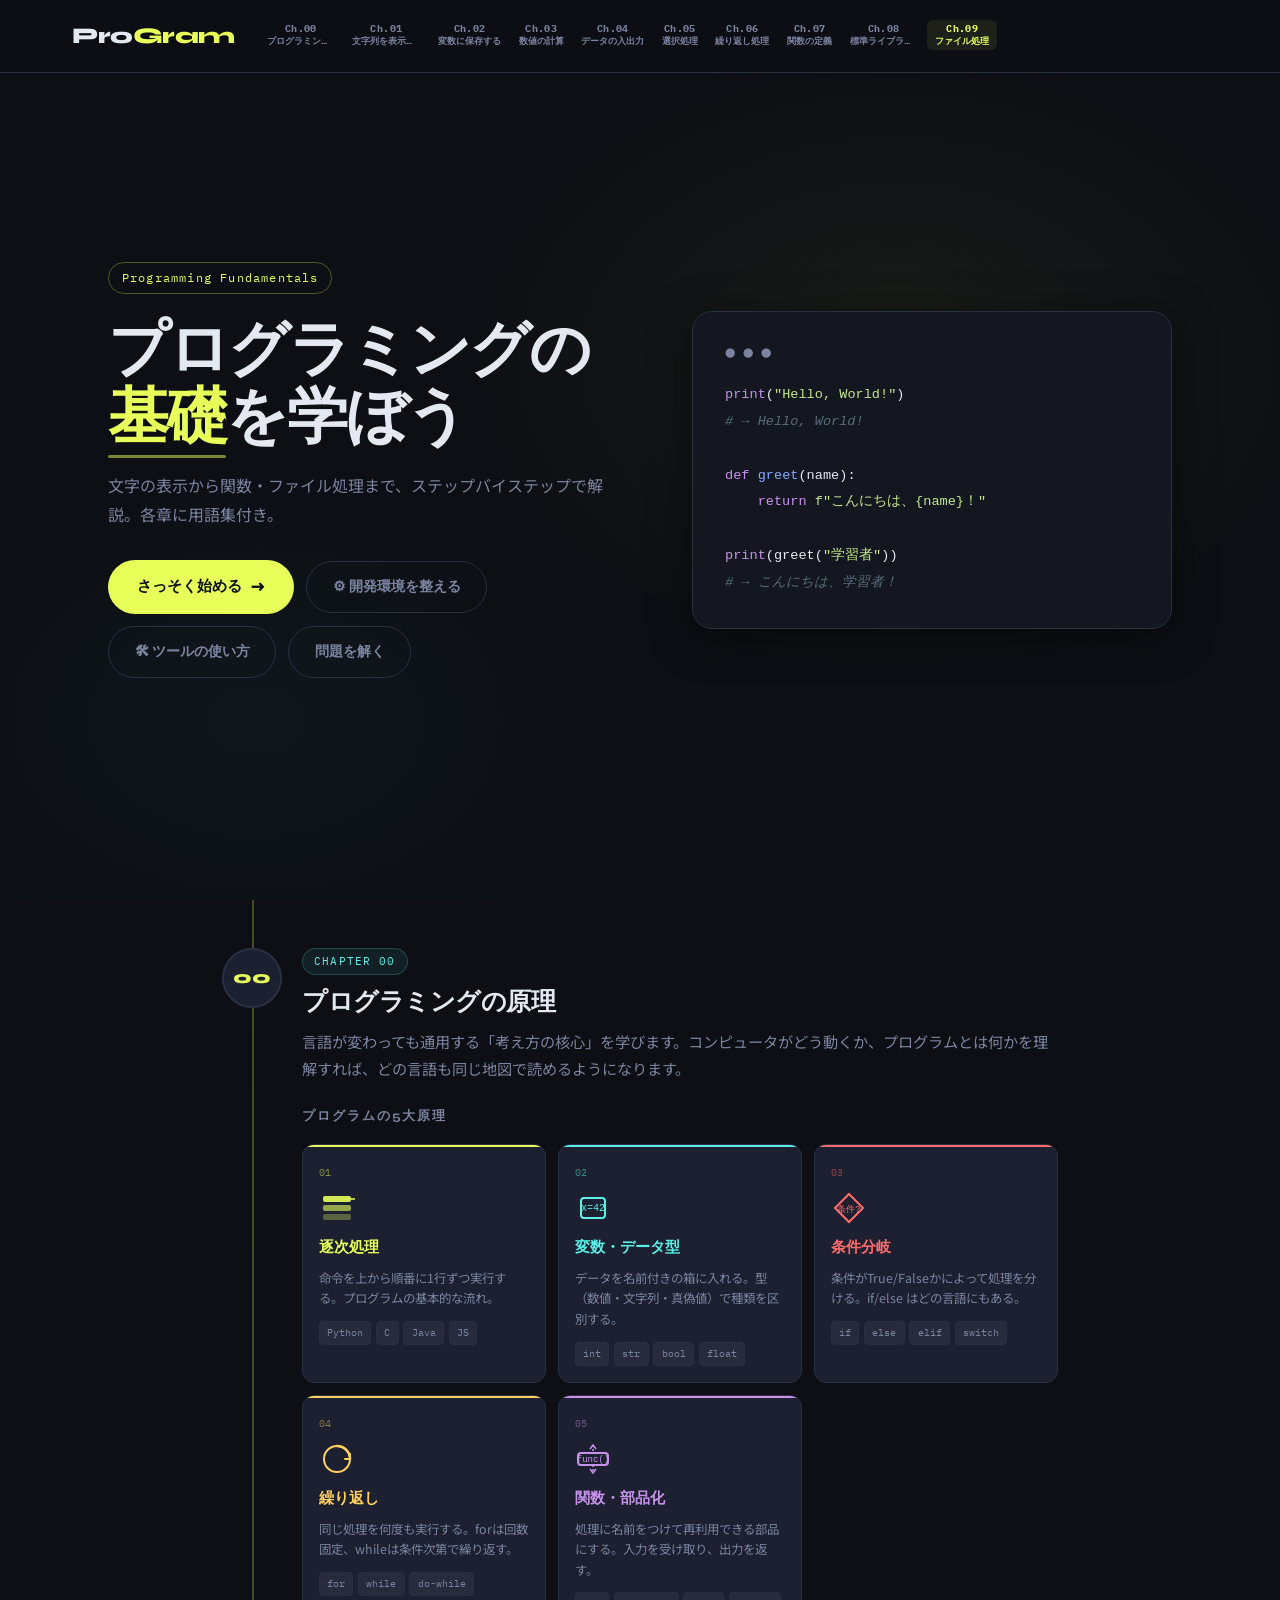
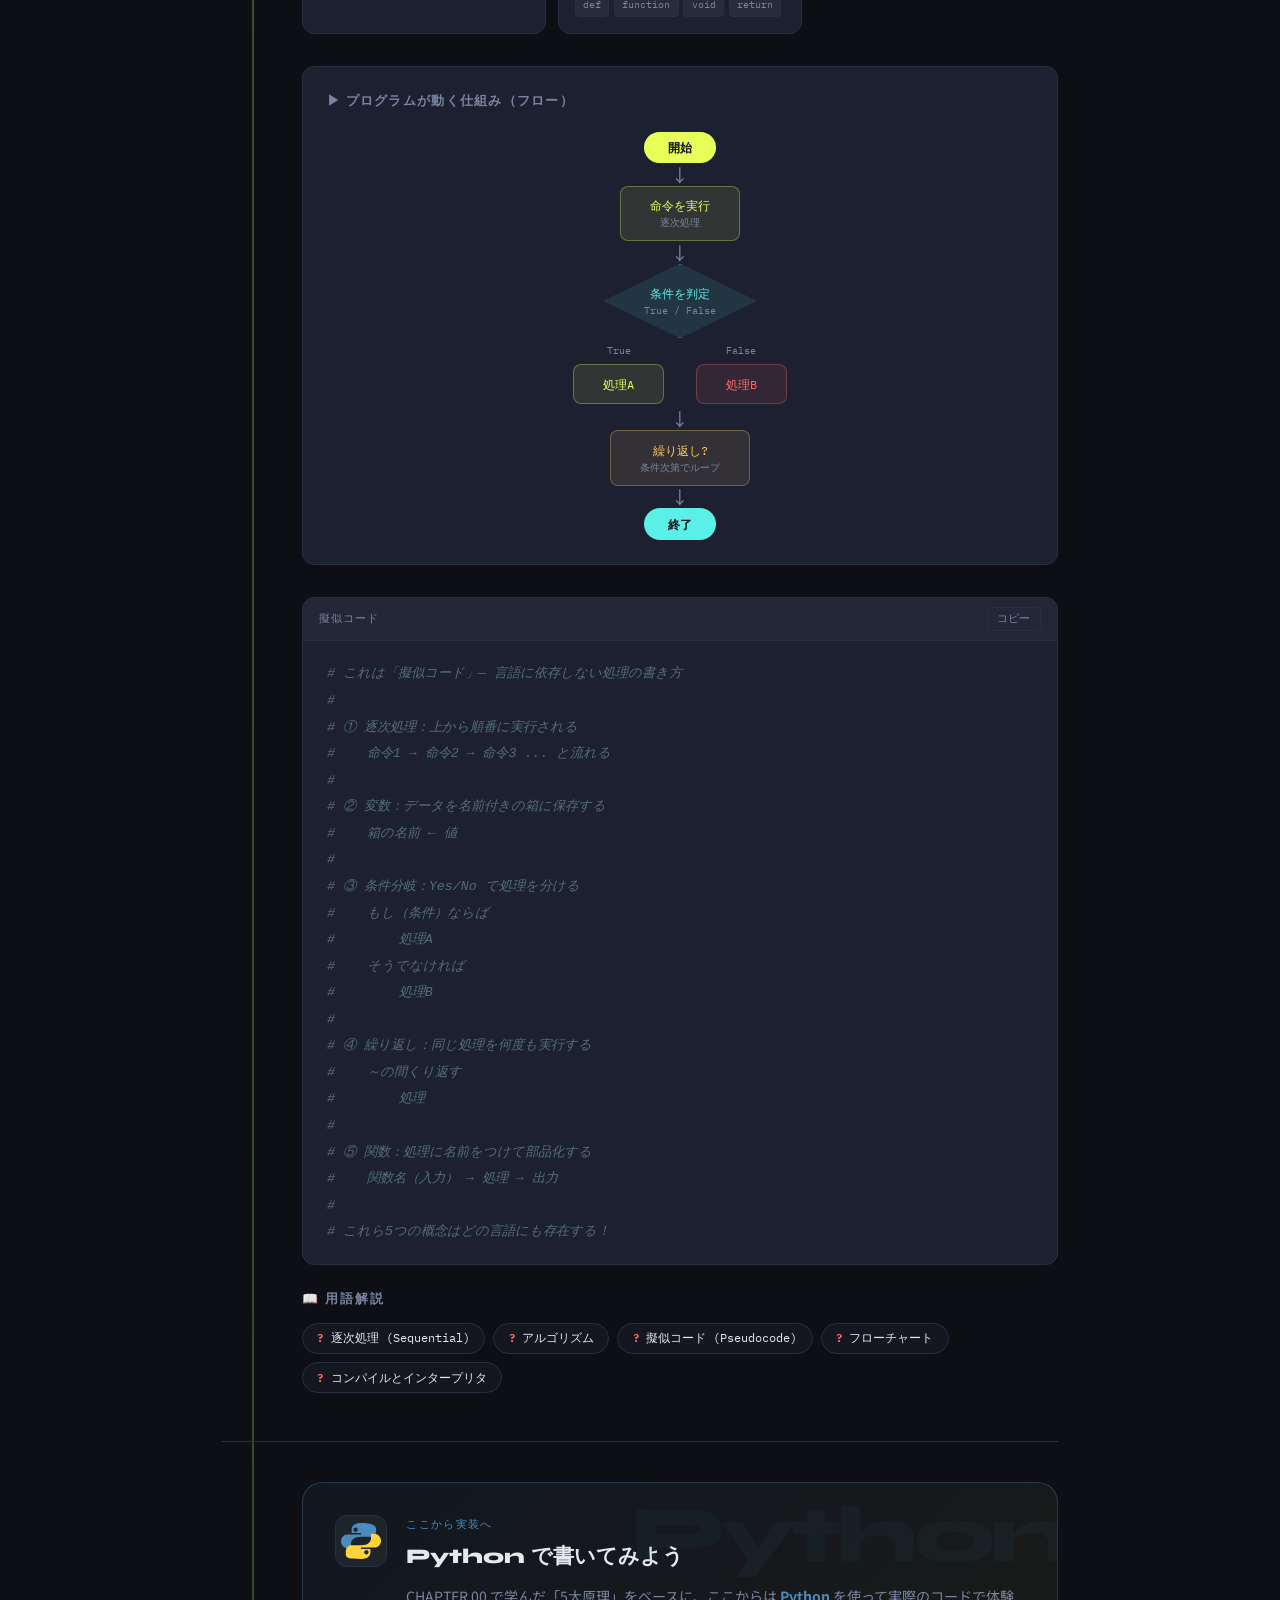
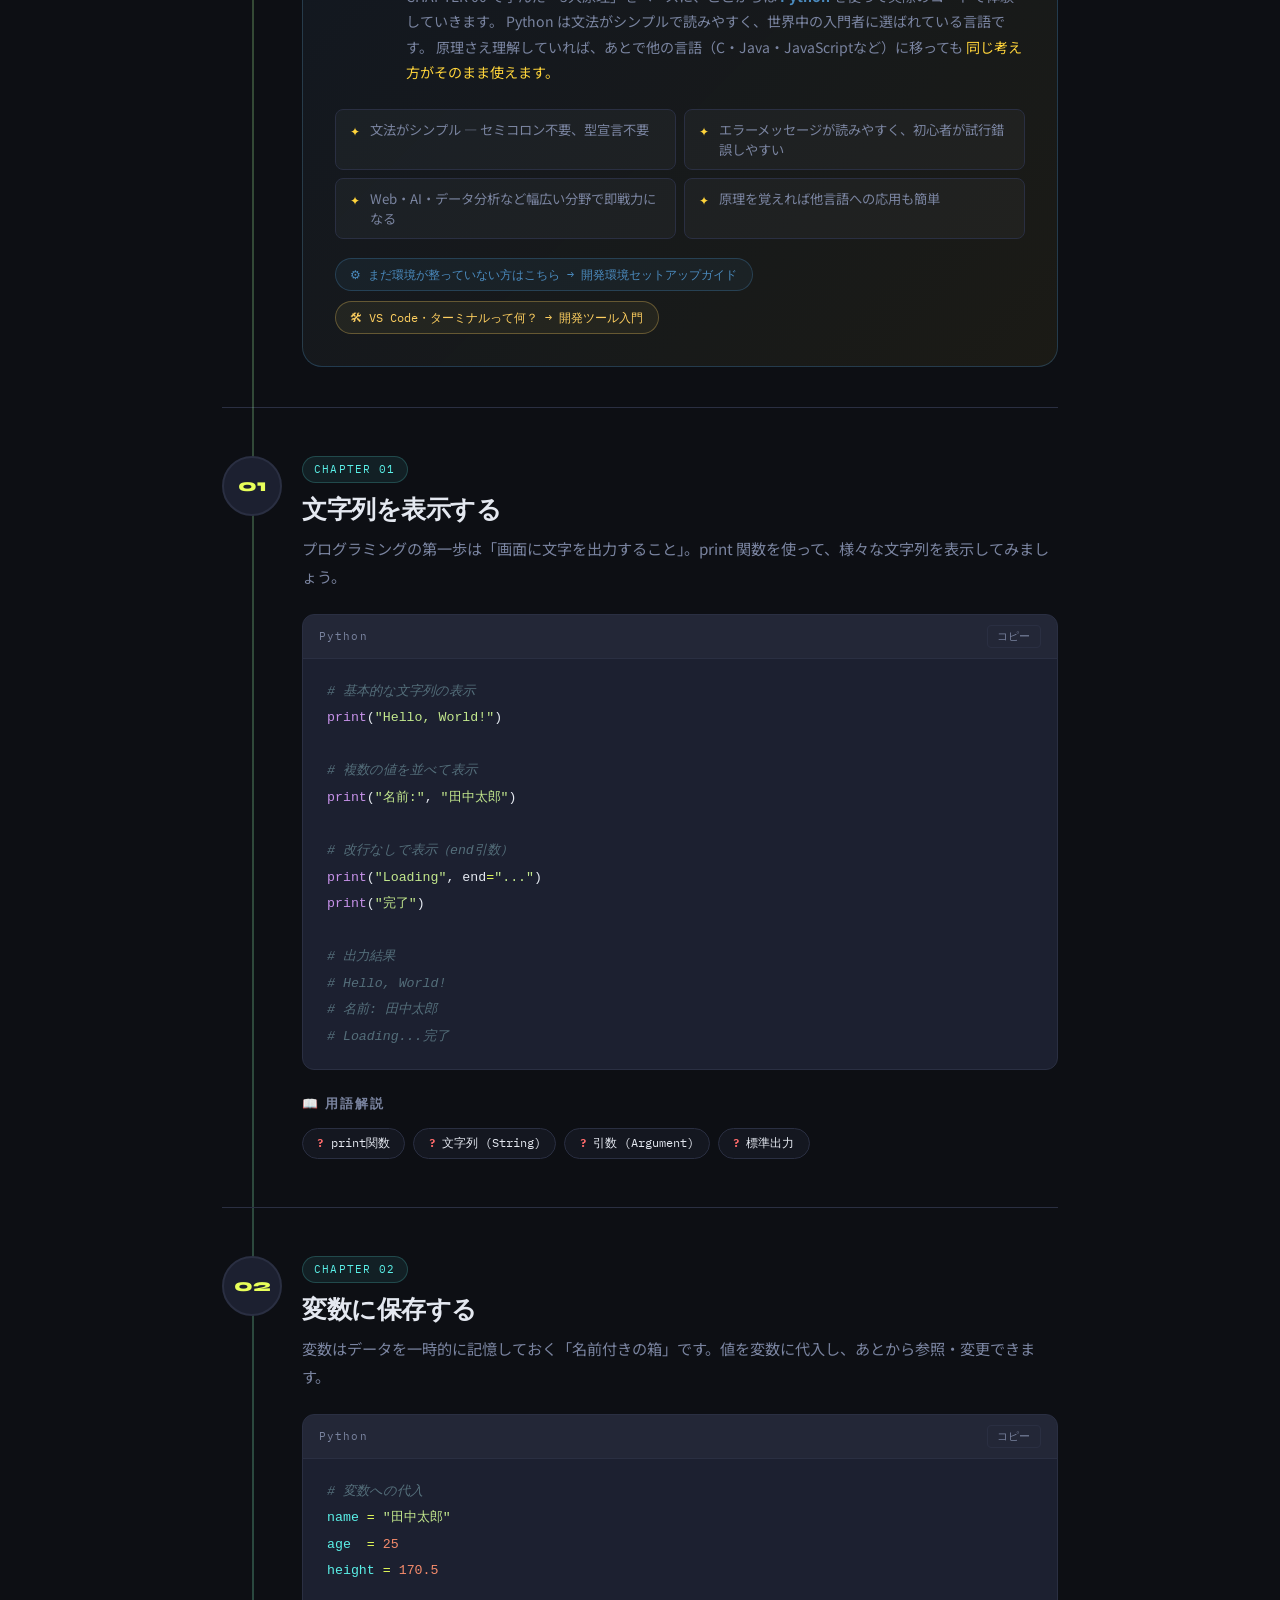
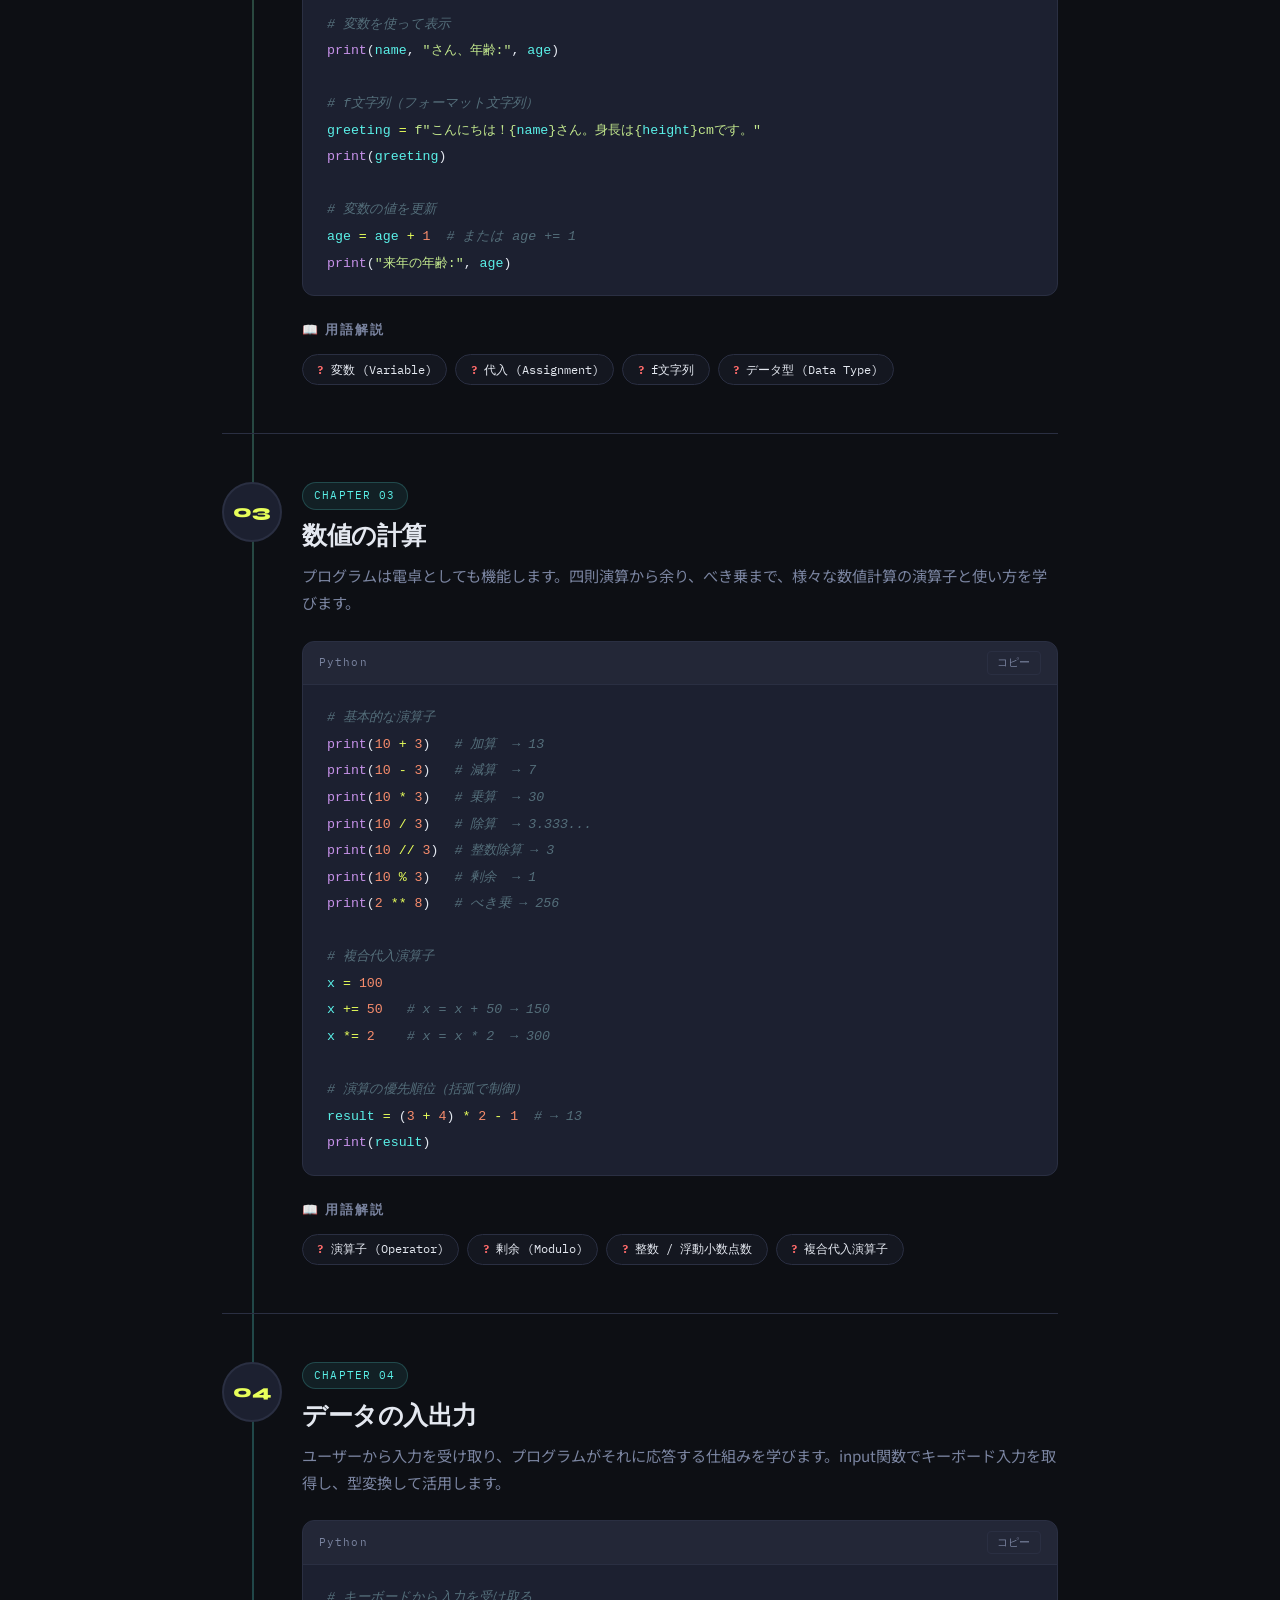
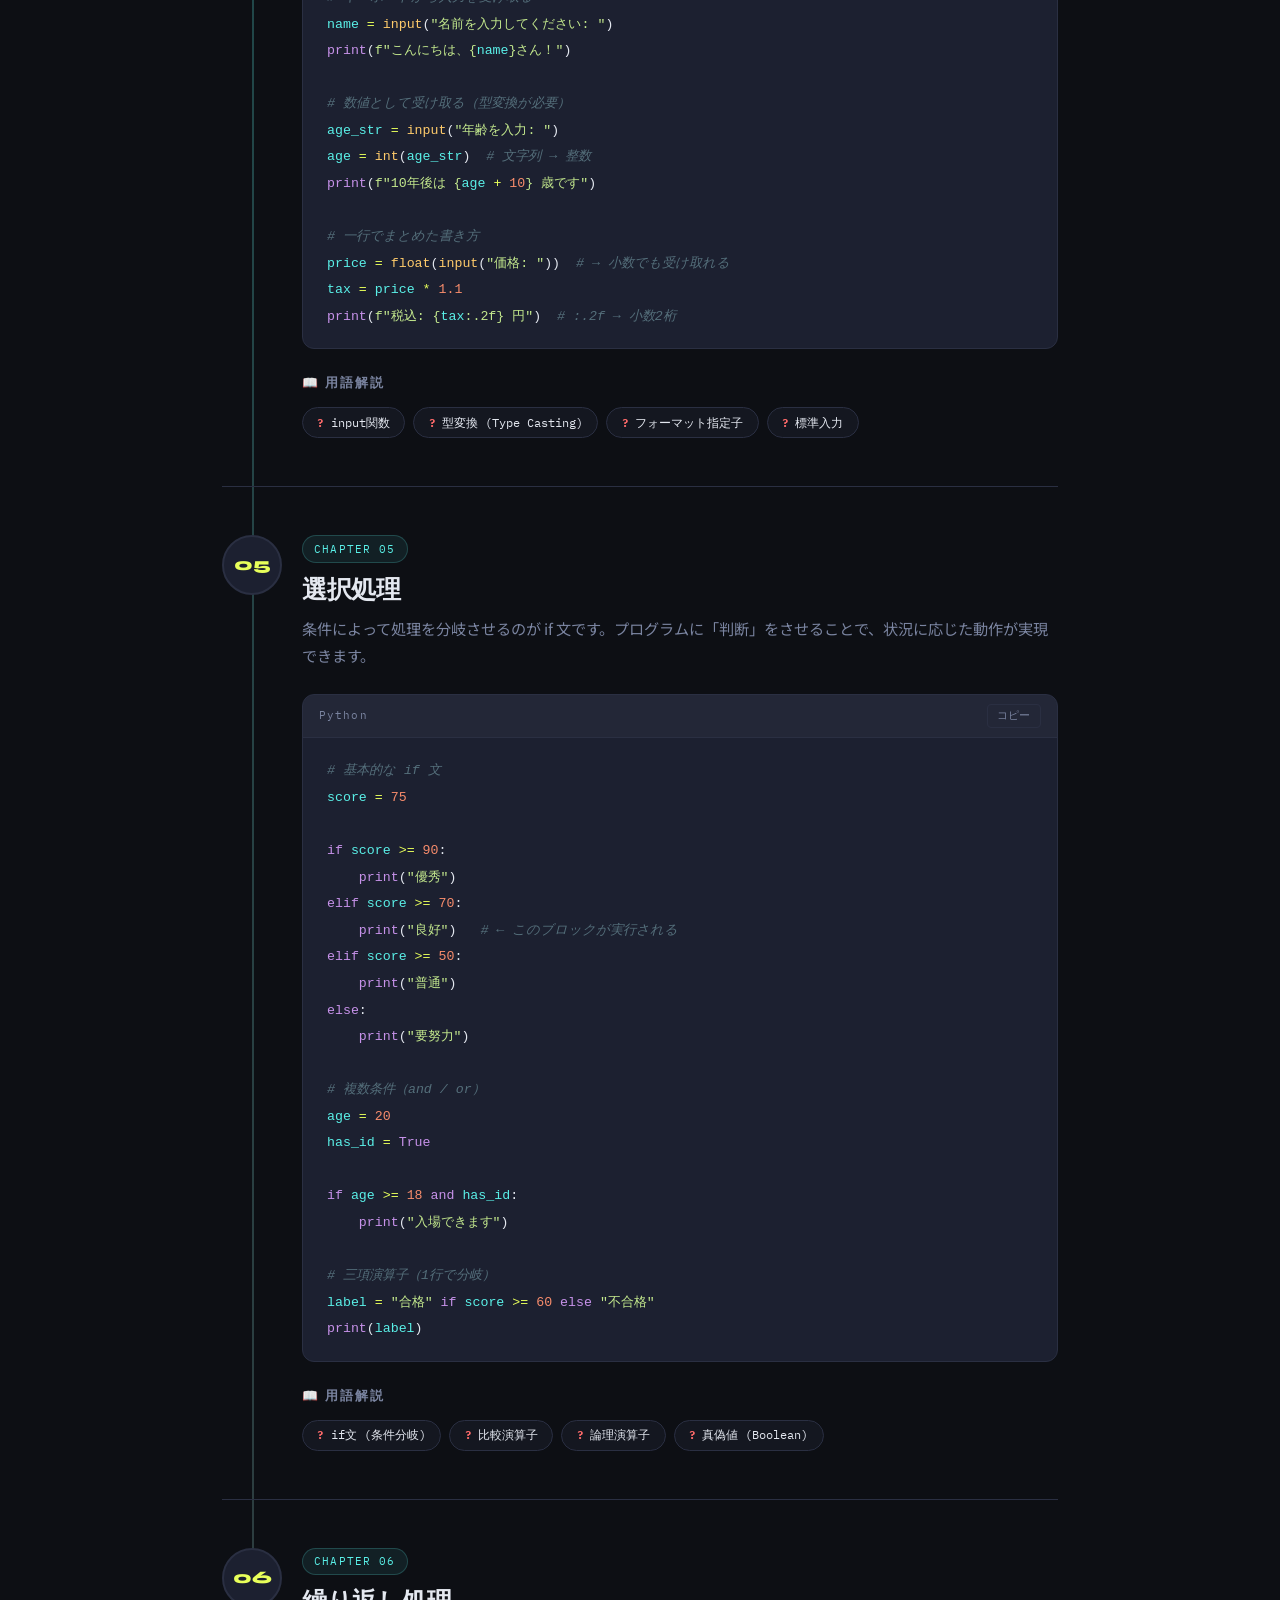
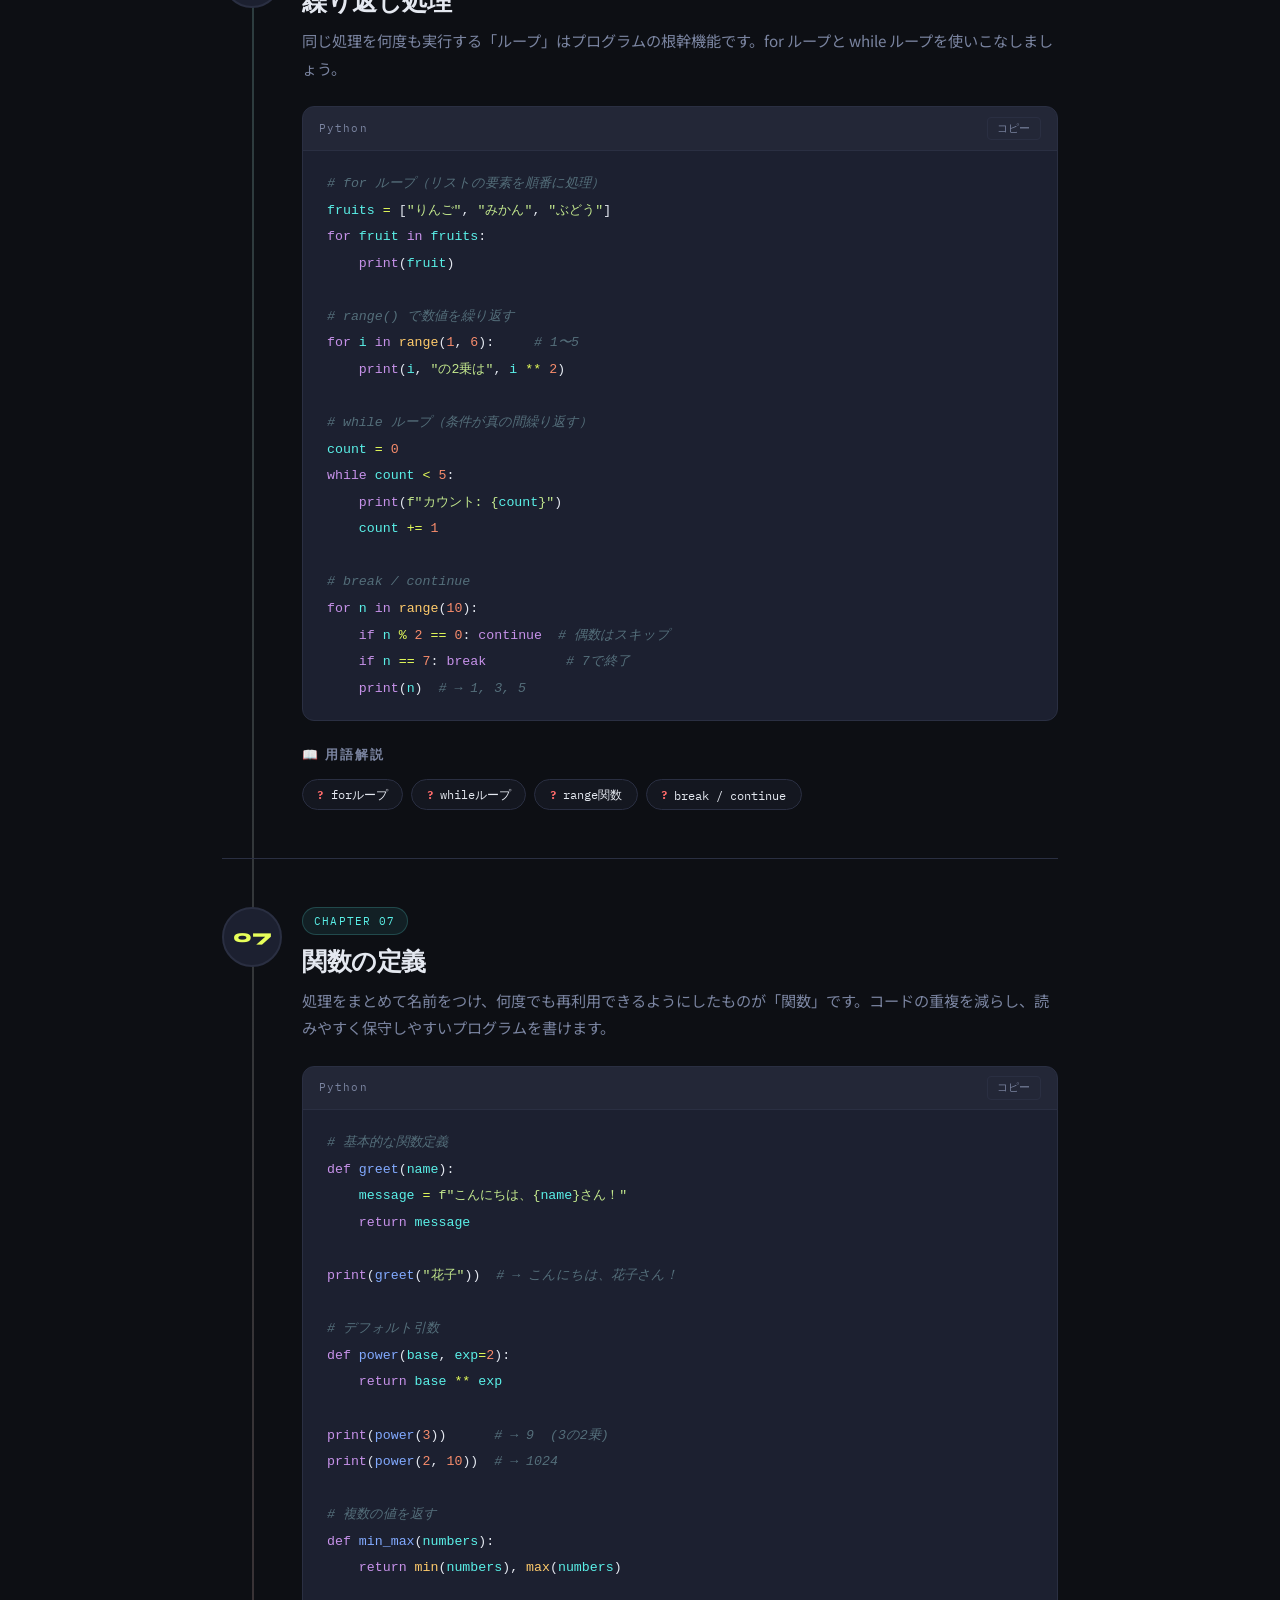
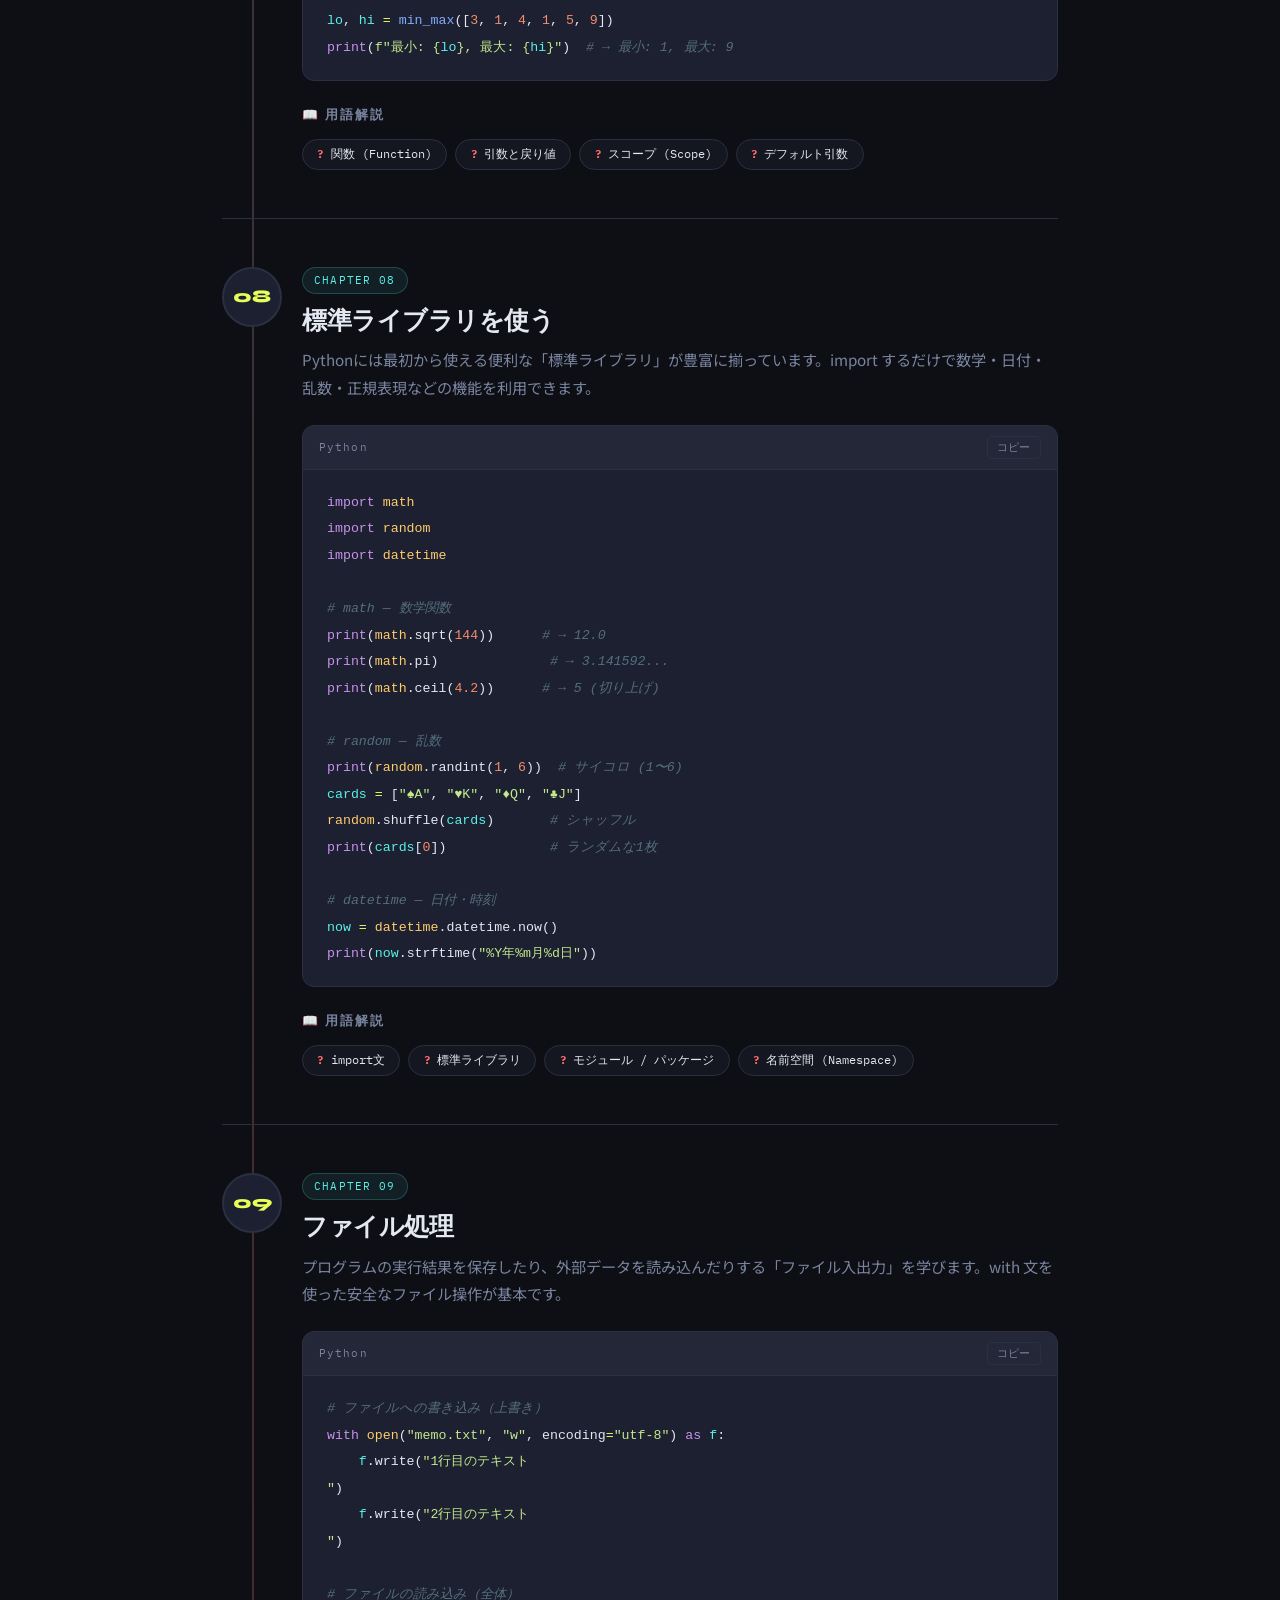
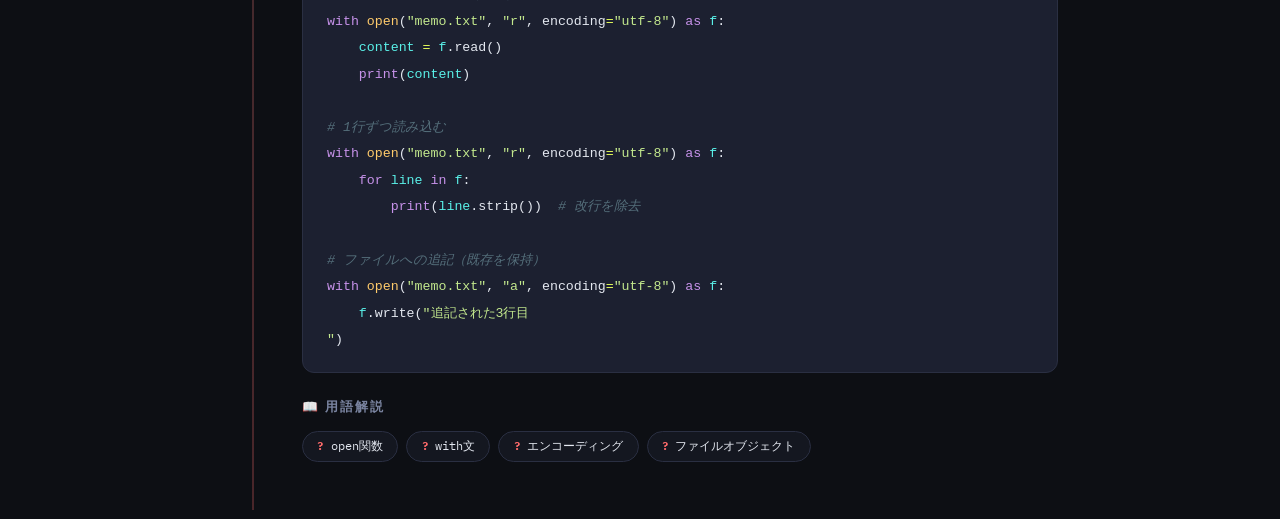
==== commit 0c1625d9: "Update program.html" ====
--- a/program.html
+++ b/program.html
@@ -41,7 +41,7 @@
         <a href="#chapter-1" class="btn-start">さっそく始める <span class="arrow">→</span></a>
         <a href="setup.html" class="btn-setup">⚙ 開発環境を整える</a>
         <a href="tools.html" class="btn-setup btn-tools">🛠 ツールの使い方</a>
-        <a href="problem.html" class="btn-setupbtn-problem">問題を解く</a>
+        <a href="problem.html" class="btn-setup btn-problem">問題を解く</a>
       </div>
     </div>
     <div class="hero-code-preview">
@@ -82,4 +82,5 @@
 
   <script src="script.js"></script>
 </body>
-</html>+
+</html>
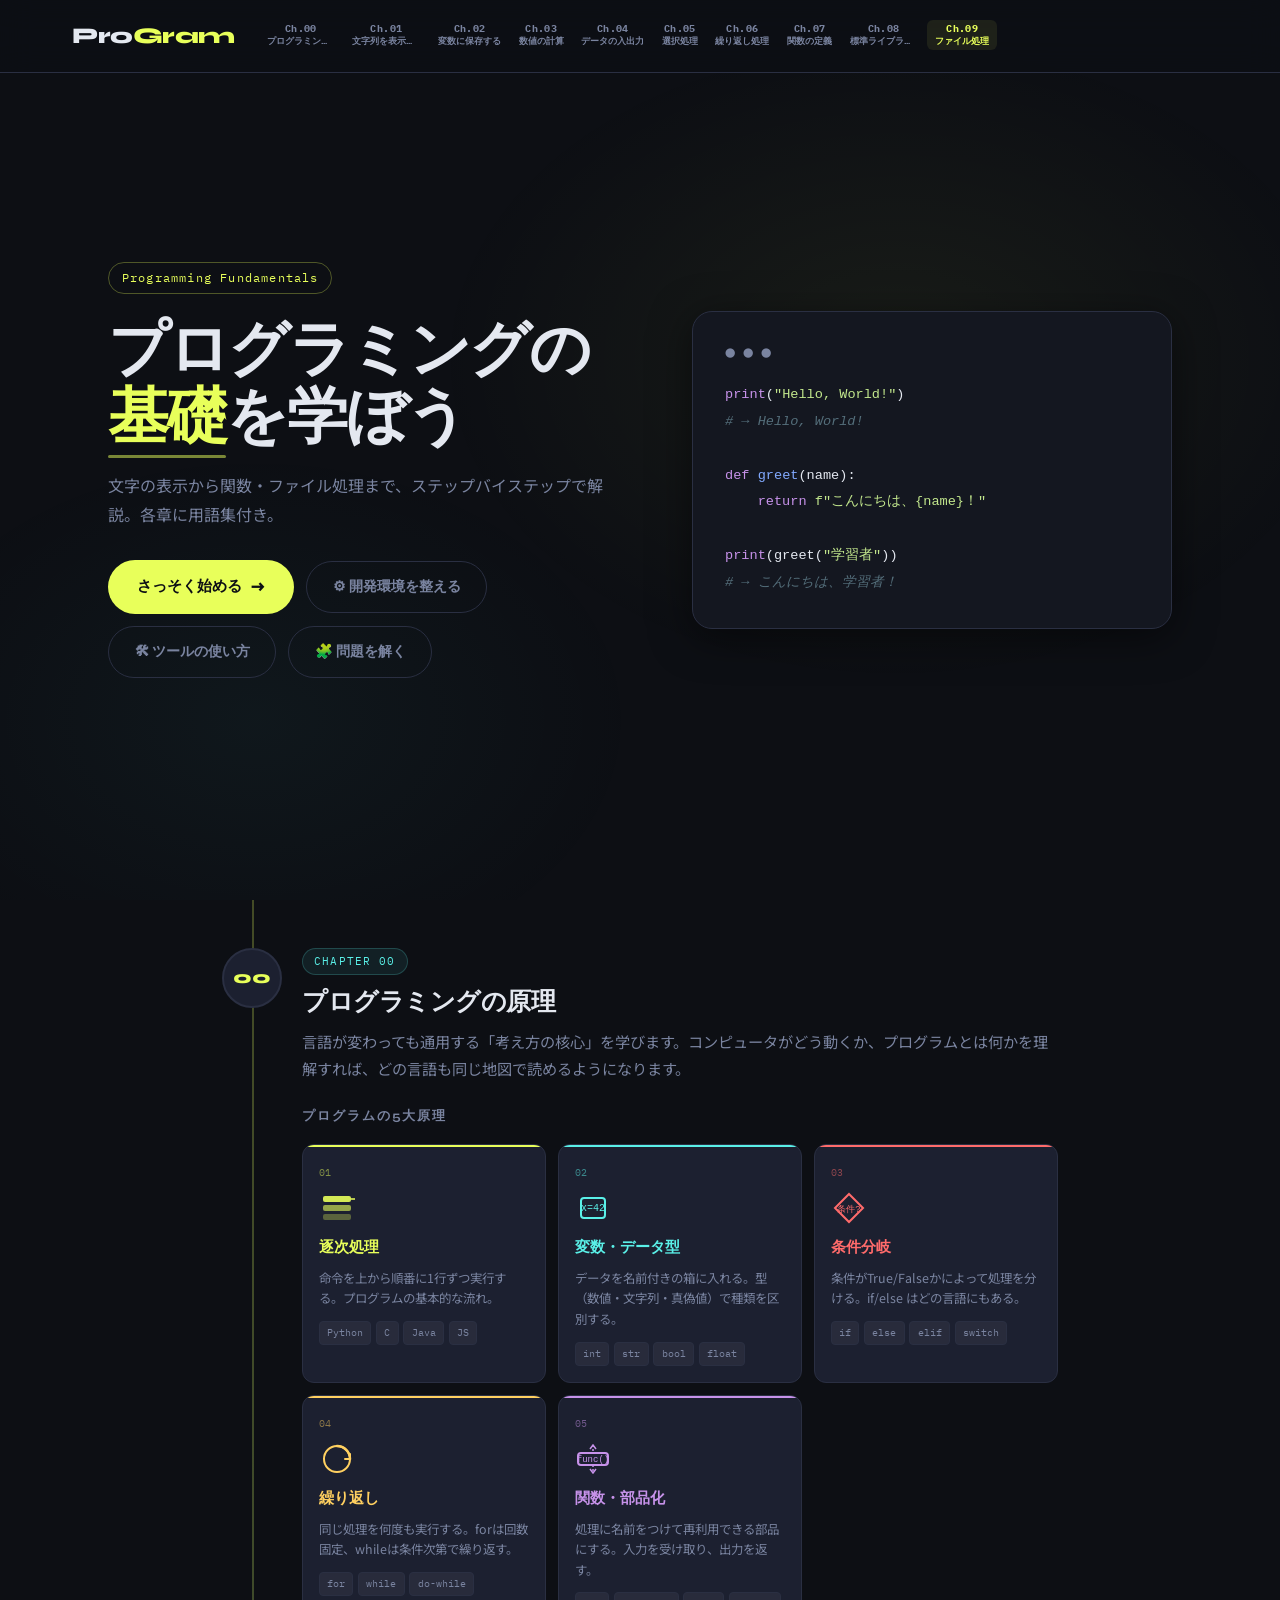
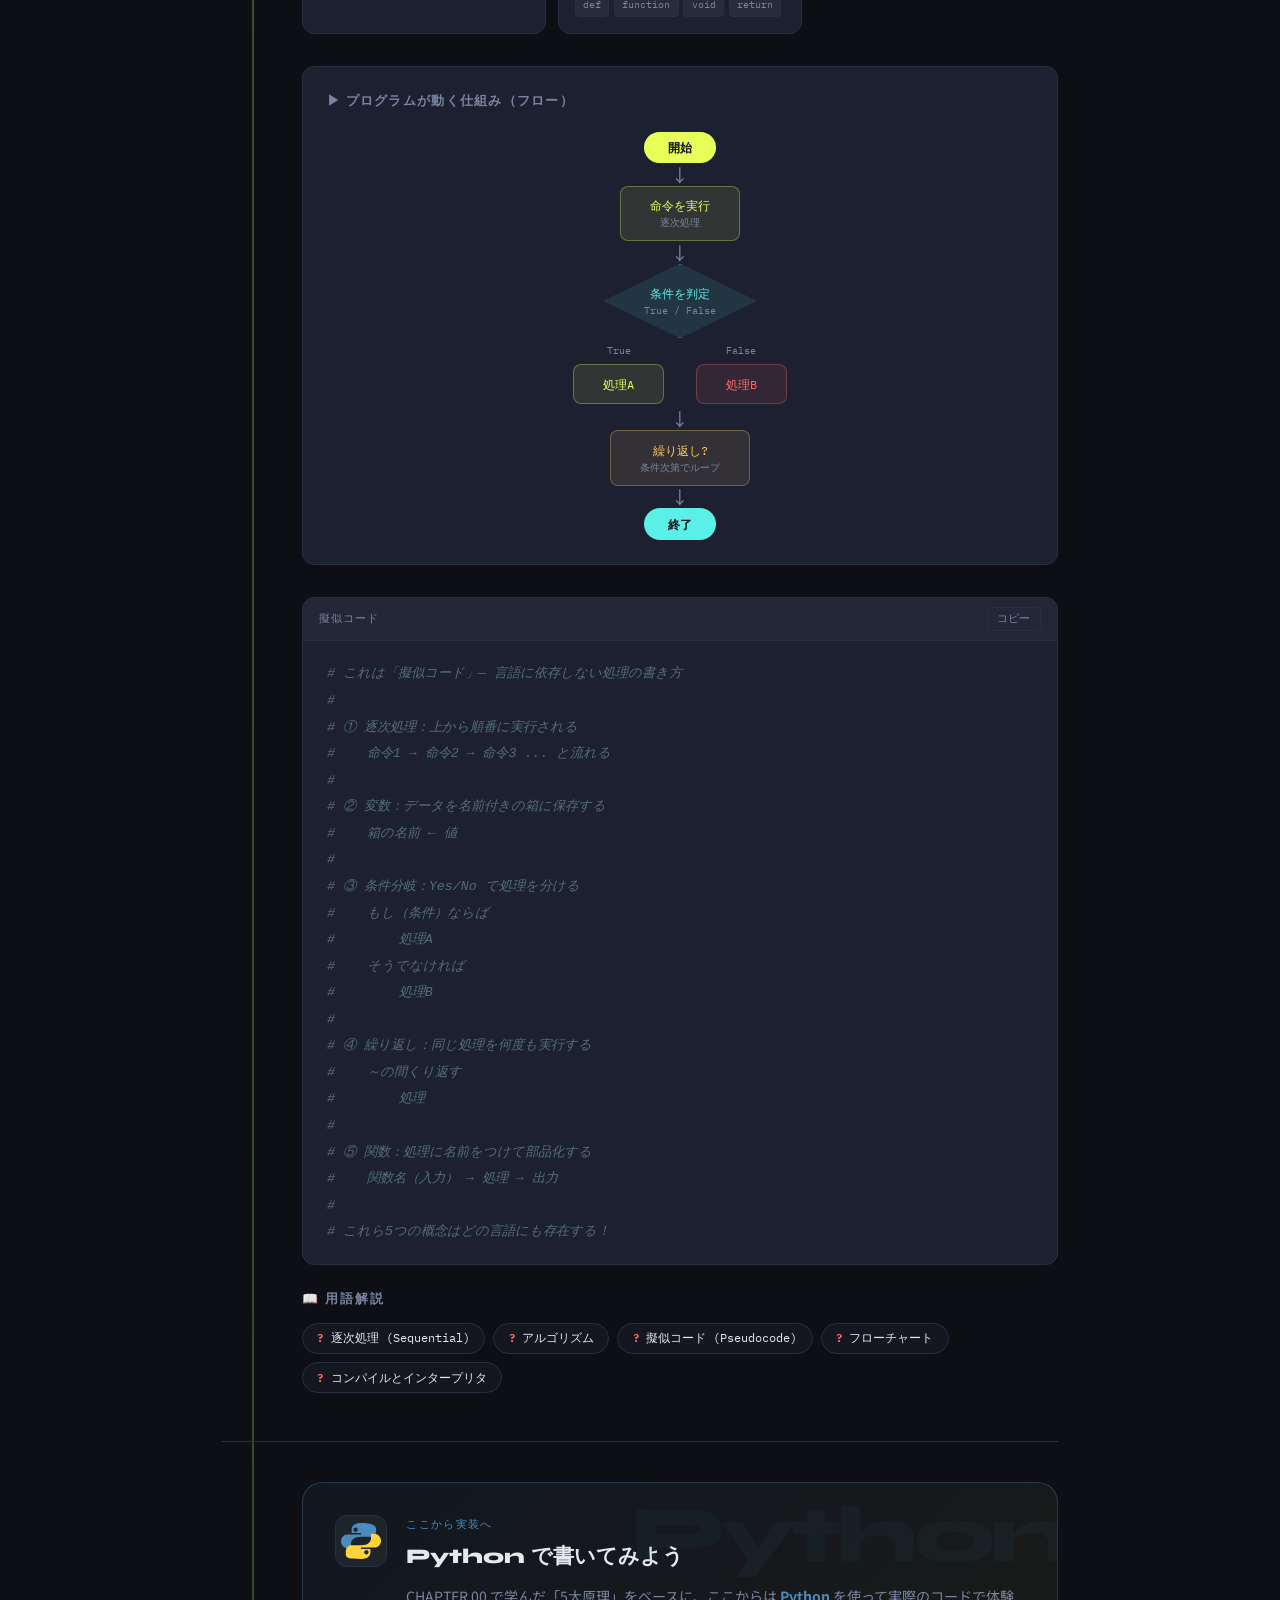
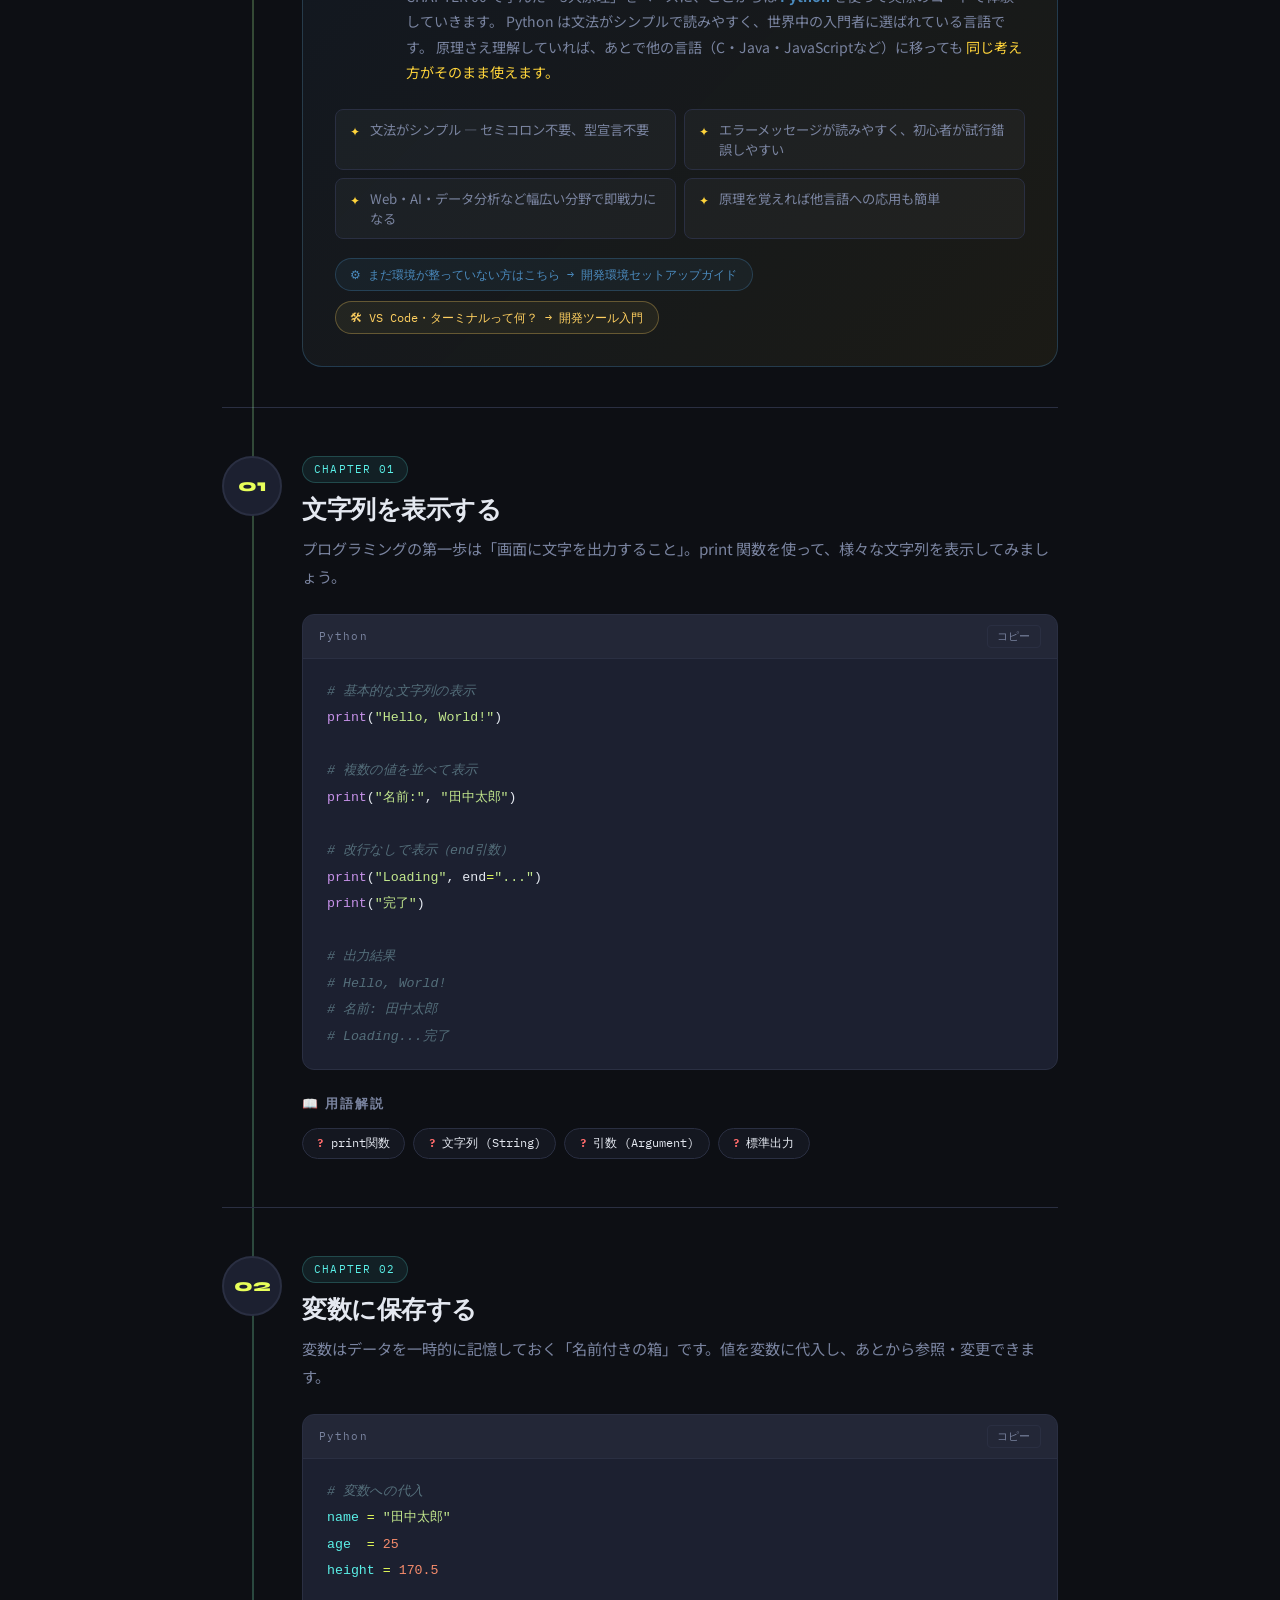
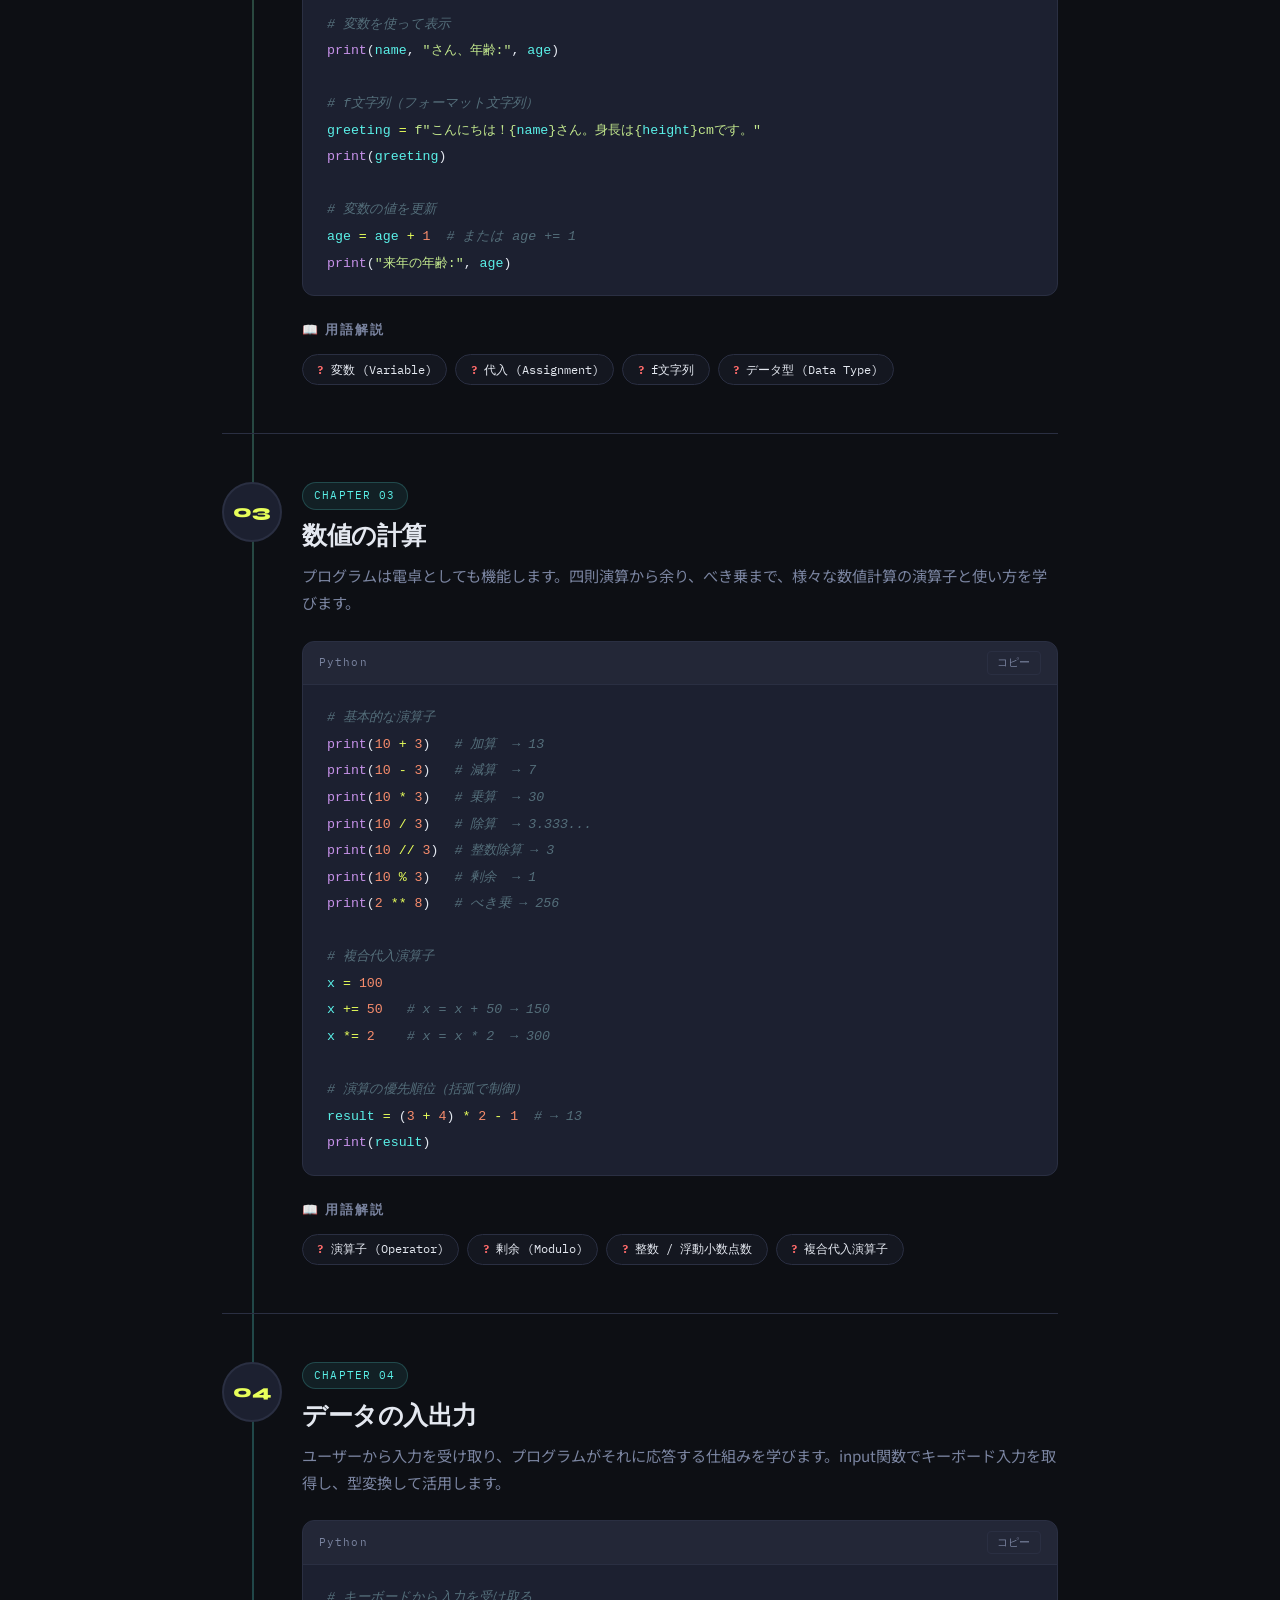
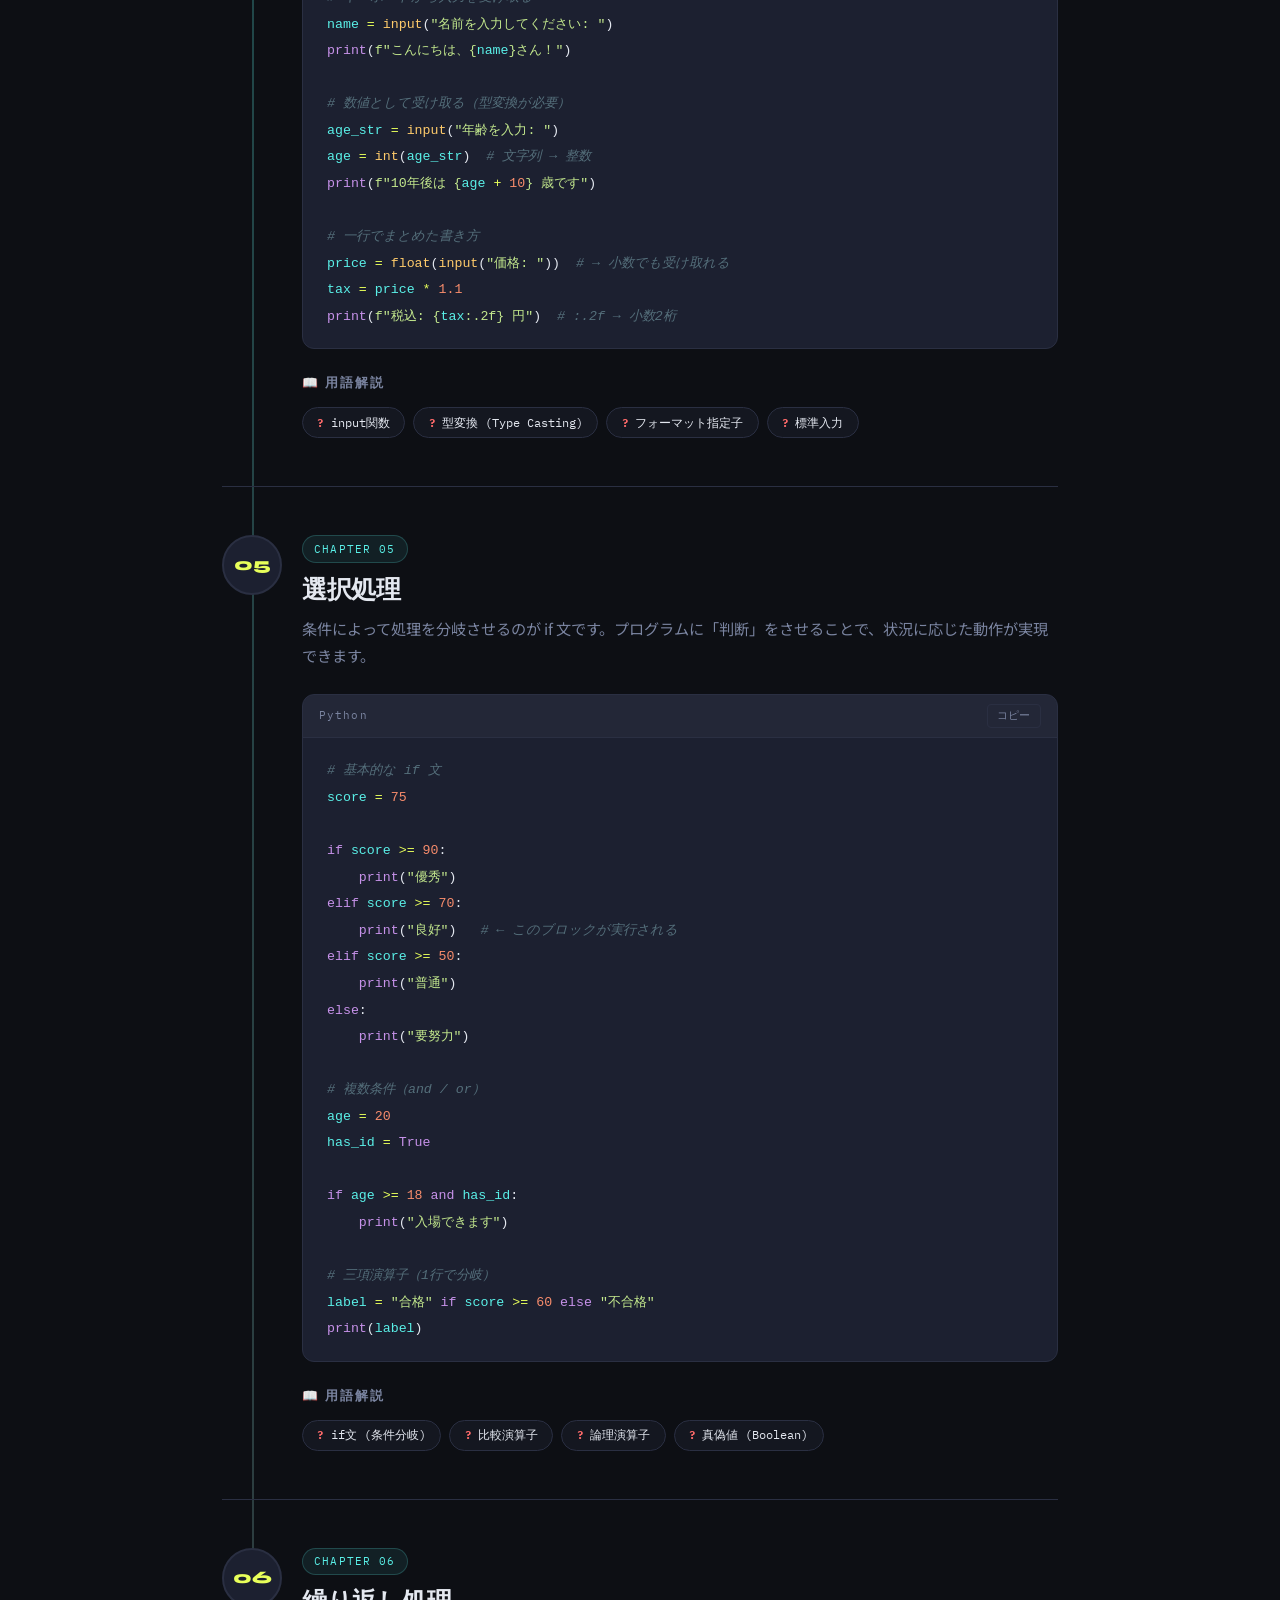
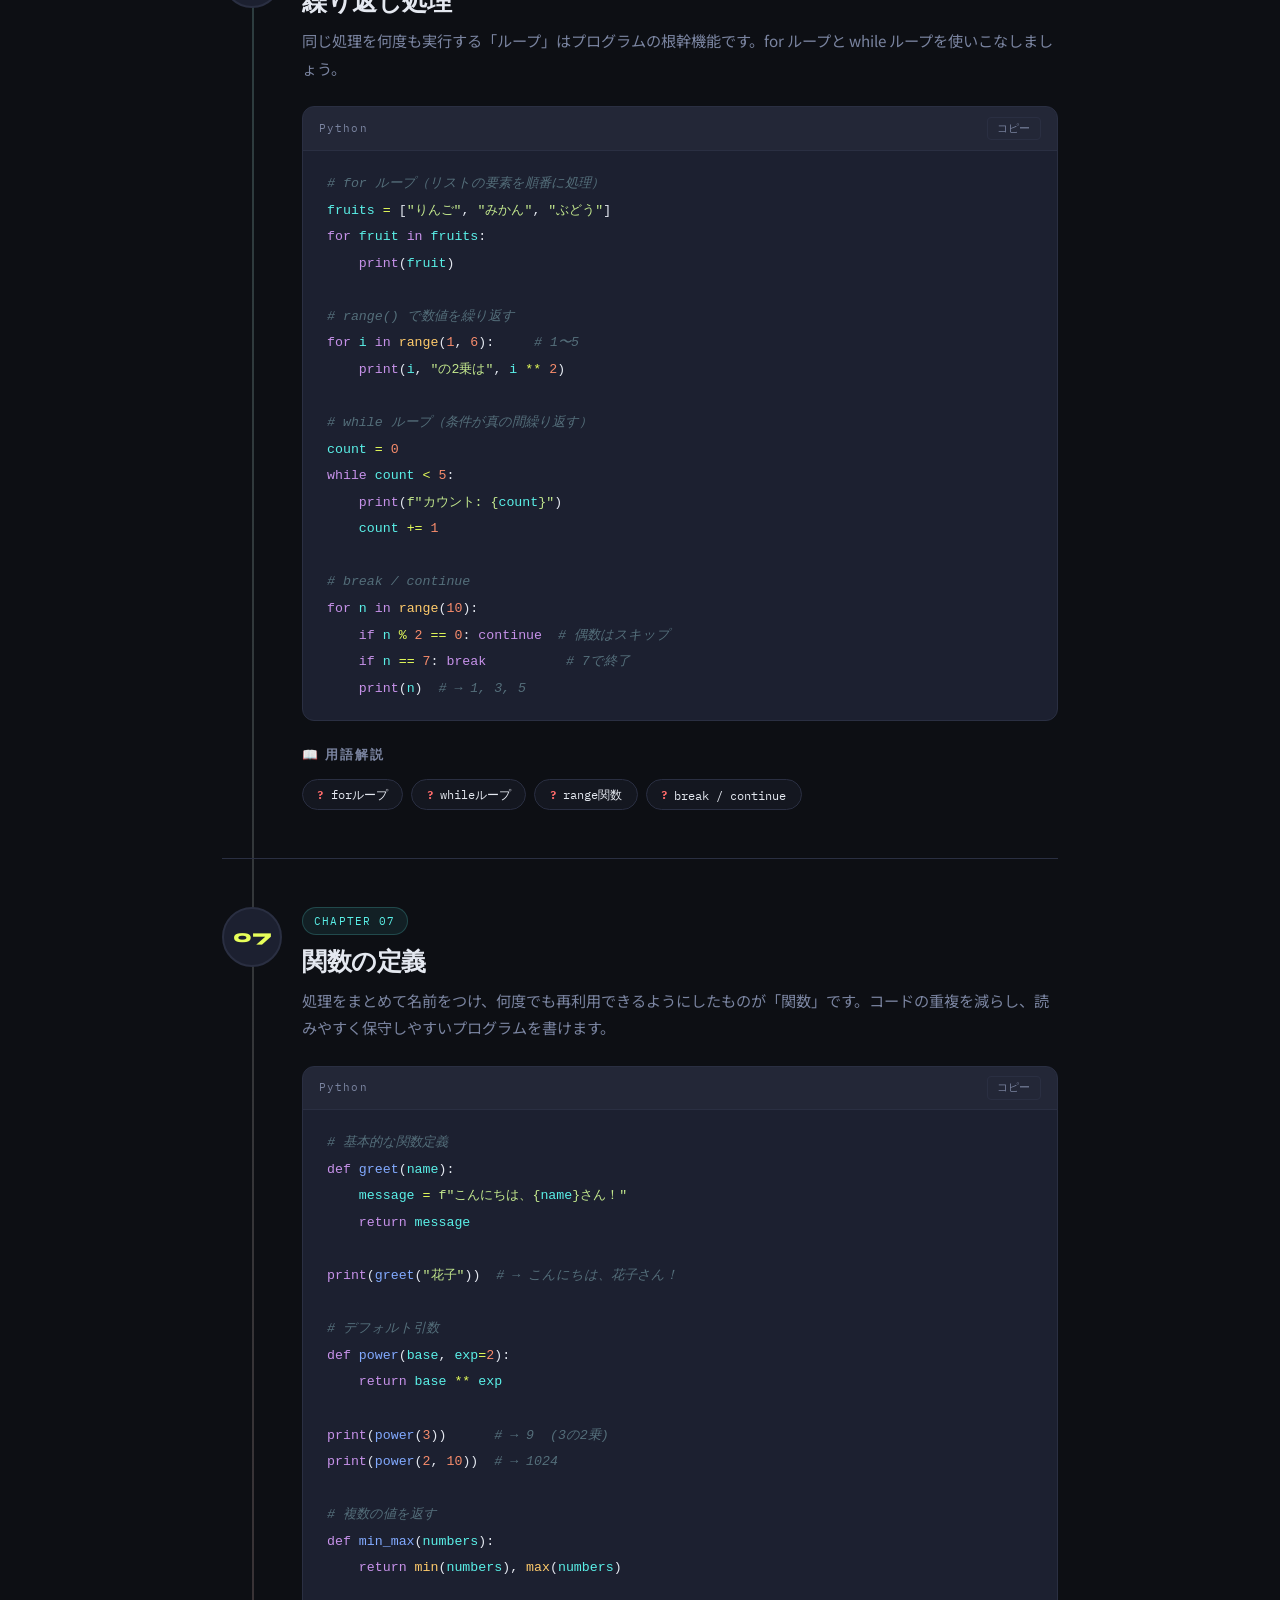
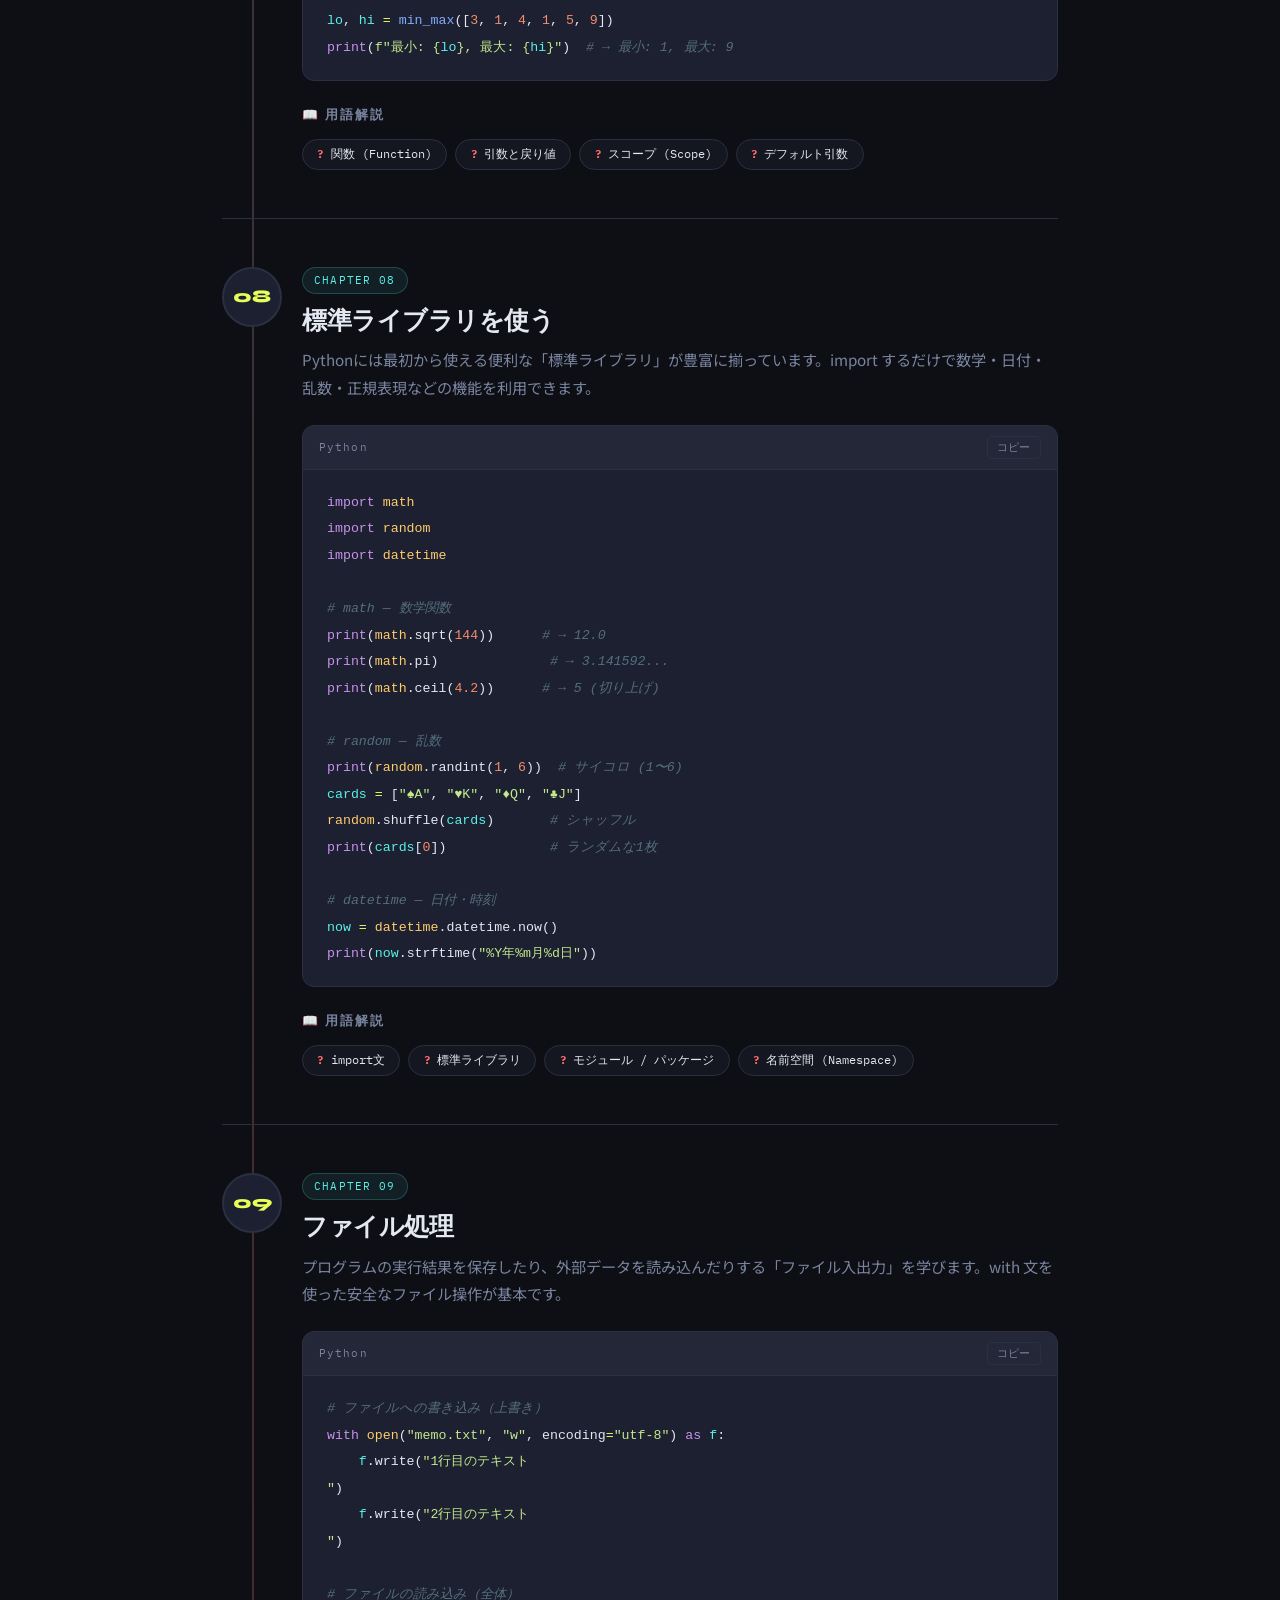
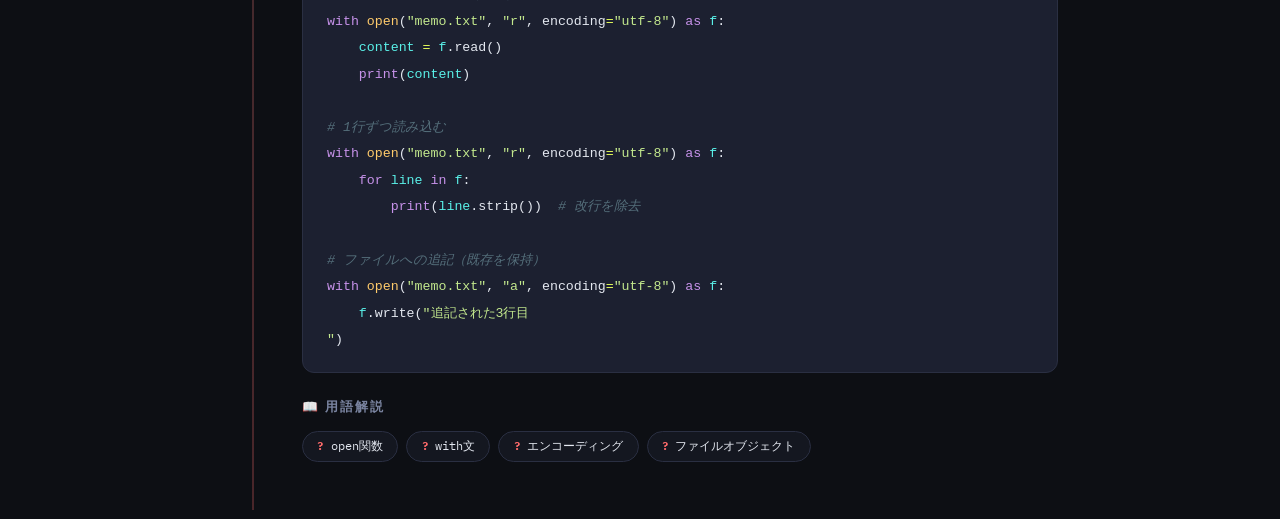
==== commit baf0270a: "Update program.html" ====
--- a/program.html
+++ b/program.html
@@ -41,7 +41,7 @@
         <a href="#chapter-1" class="btn-start">さっそく始める <span class="arrow">→</span></a>
         <a href="setup.html" class="btn-setup">⚙ 開発環境を整える</a>
         <a href="tools.html" class="btn-setup btn-tools">🛠 ツールの使い方</a>
-        <a href="problem.html" class="btn-setup btn-problem">問題を解く</a>
+        <a href="problem.html" class="btn-setup btn-tools">🧩 問題を解く</a>
       </div>
     </div>
     <div class="hero-code-preview">
@@ -84,3 +84,4 @@
 </body>
 
 </html>
+
